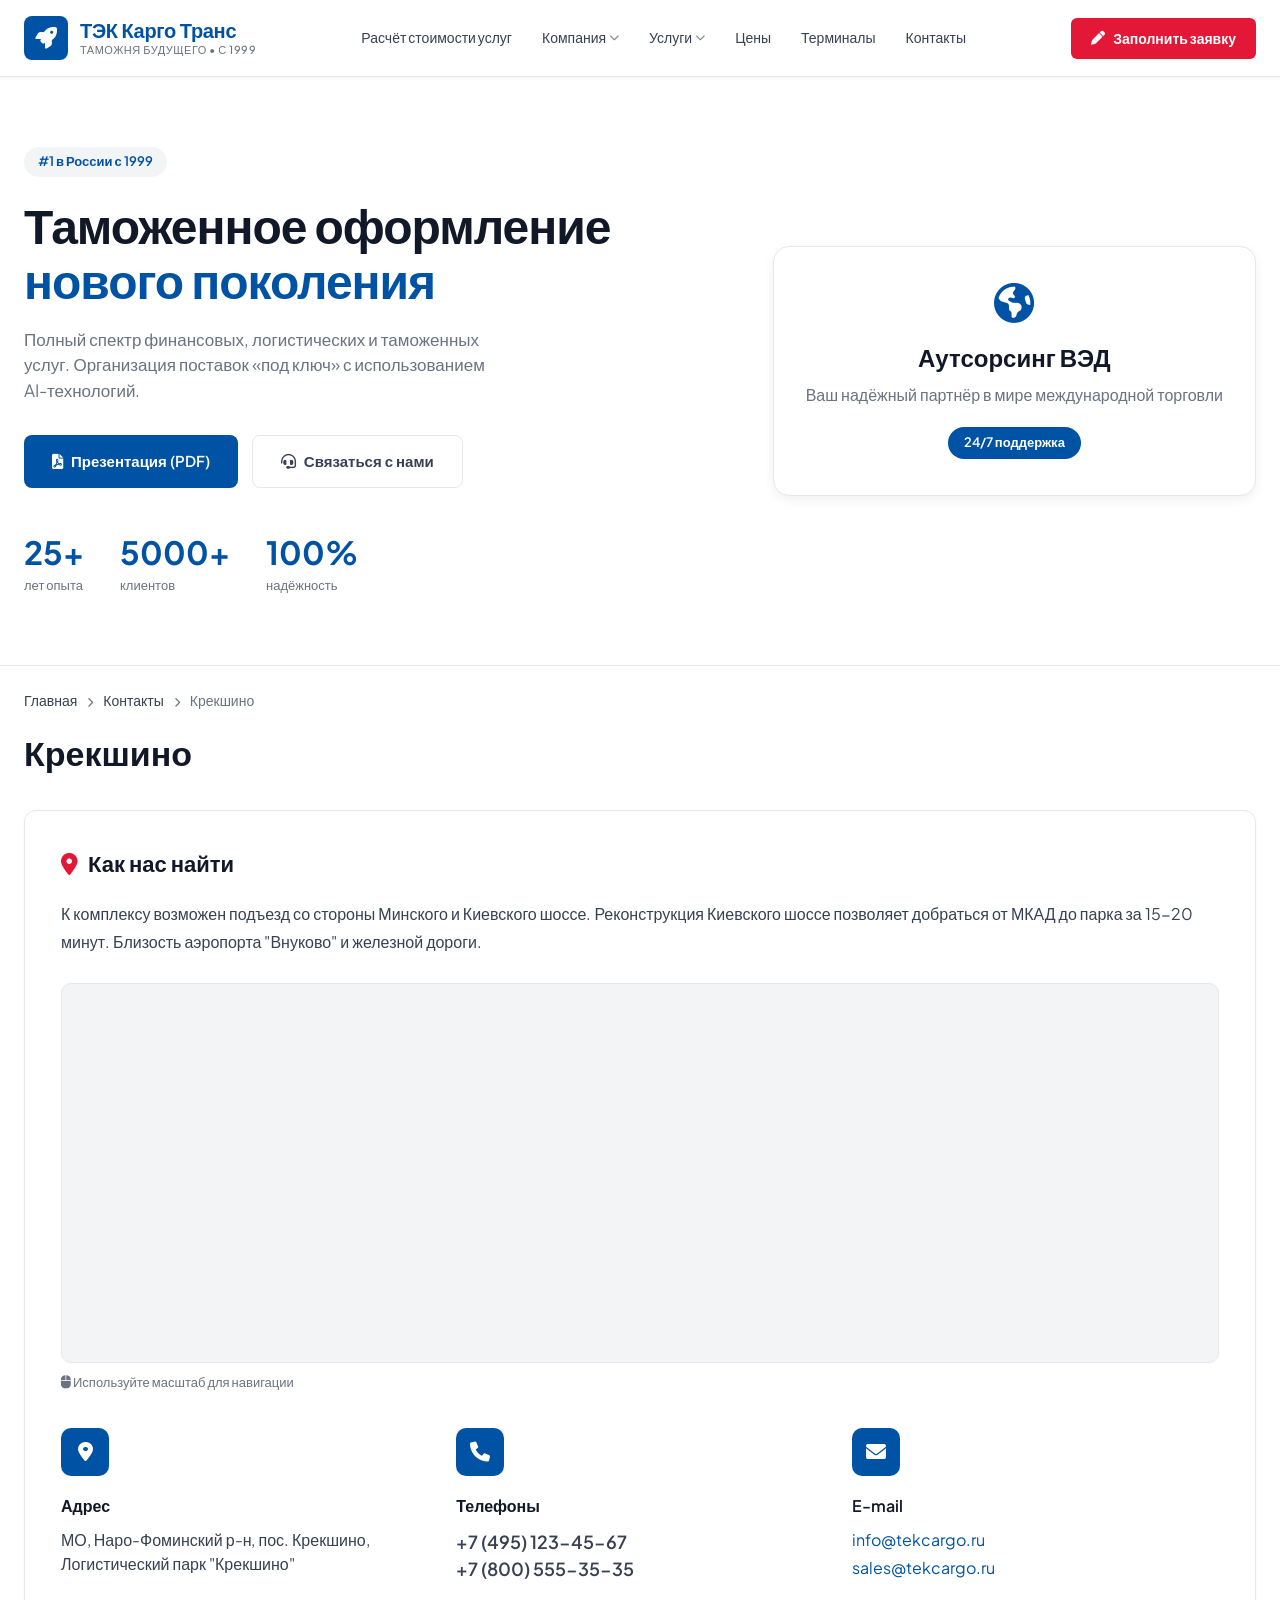
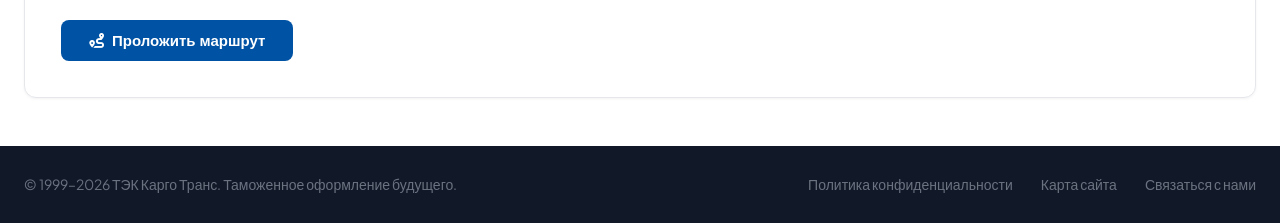
==== index.html @ a09f7013 "Add files via upload" ====
<!DOCTYPE html>
<html lang="ru">
<head>
    <meta charset="UTF-8">
    <meta name="viewport" content="width=device-width, initial-scale=1.0">
    <title>ТЭК Карго Транс | Таможенное оформление 2026</title>
    <link rel="stylesheet" href="style.css">
    <script src="https://api-maps.yandex.ru/2.1/?apikey=ВАШ_API_КЛЮЧ&lang=ru_RU" type="text/javascript"></script>
    <link rel="stylesheet" href="https://cdnjs.cloudflare.com/ajax/libs/font-awesome/6.0.0-beta3/css/all.min.css">
    <link href="https://fonts.googleapis.com/css2?family=Plus+Jakarta+Sans:wght@400;500;600;700;800&display=swap" rel="stylesheet">
</head>
<body>

<!-- ШАПКА (glassmorphism + неон) -->
<header class="header">
    <div class="container header-inner">
        <div class="logo-area" id="logoArea">
            <div class="logo-icon">
                <i class="fas fa-rocket"></i>
            </div>
            <div class="logo-text">
                <div class="logo-main">ТЭК Карго Транс</div>
                <div class="logo-sub">Таможня будущего • с 1999</div>
            </div>
        </div>

        <nav class="main-nav" id="mainNav">
            <ul class="nav-list">
                <li class="nav-item"><a href="#" class="nav-link" data-page="calculator">Расчёт стоимости услуг</a></li>
                <li class="nav-item dropdown">
                    <a href="#" class="nav-link">Компания <i class="fas fa-chevron-down"></i></a>
                    <div class="dropdown-menu">
                        <a href="#" class="dropdown-item" data-page="about">О компании</a>
                        <a href="#" class="dropdown-item" data-page="digest">Дайджест ВЭД</a>
                        <a href="#" class="dropdown-item" data-page="projects">Наши проекты</a>
                    </div>
                </li>
                <li class="nav-item dropdown">
                    <a href="#" class="nav-link">Услуги <i class="fas fa-chevron-down"></i></a>
                    <div class="dropdown-menu dropdown-menu-wide">
                        <a href="#">Аутсорсинг ВЭД</a>
                        <a href="#">Международные перевозки</a>
                        <a href="#">Таможенный консалтинг</a>
                        <a href="#">Склад временного хранения</a>
                        <a href="#">Таможенный склад</a>
                        <a href="#">Маркировка товаров</a>
                        <a href="#">Таможенный брокер</a>
                        <a href="#">Налоговый консалтинг</a>
                    </div>
                </li>
                <li class="nav-item"><a href="#" class="nav-link">Цены</a></li>
                <li class="nav-item"><a href="#" class="nav-link">Терминалы</a></li>
                <li class="nav-item"><a href="#" class="nav-link" data-page="contacts">Контакты</a></li>
            </ul>
        </nav>

        <a href="#" class="btn-request">
            <i class="fas fa-pen"></i> Заполнить заявку
        </a>

        <div class="mobile-toggle" id="mobileToggle">
            <i class="fas fa-bars"></i>
        </div>
    </div>
</header>

<!-- ГЕРОЙ-БЛОК -->
<section class="hero" id="heroSection">
    <div class="hero-particles"></div>
    <div class="container hero-grid">
        <div class="hero-content animate-fadeInUp">
            <div class="hero-badge-new">#1 в России с 1999</div>
            <h1 class="hero-title">
                Таможенное оформление<br>
                <span class="gradient-text">нового поколения</span>
            </h1>
            <p class="hero-subtitle">
                Полный спектр финансовых, логистических и таможенных услуг. 
                Организация поставок «под ключ» с использованием AI-технологий.
            </p>
            <div class="hero-buttons">
                <a href="#" class="btn-primary">
                    <i class="fas fa-file-pdf"></i> Презентация (PDF)
                </a>
                <a href="#" class="btn-secondary" data-page="contacts">
                    <i class="fas fa-headset"></i> Связаться с нами
                </a>
            </div>
            <div class="hero-stats">
                <div class="stat-item">
                    <span class="stat-number">25+</span>
                    <span class="stat-label">лет опыта</span>
                </div>
                <div class="stat-item">
                    <span class="stat-number">5000+</span>
                    <span class="stat-label">клиентов</span>
                </div>
                <div class="stat-item">
                    <span class="stat-number">100%</span>
                    <span class="stat-label">надёжность</span>
                </div>
            </div>
        </div>
        <div class="hero-visual animate-fadeInUp" style="animation-delay: 0.2s;">
            <div class="floating-card">
                <div class="card-glow"></div>
                <i class="fas fa-globe-americas"></i>
                <h3>Аутсорсинг ВЭД</h3>
                <p>Ваш надёжный партнёр в мире международной торговли</p>
                <div class="card-badge">24/7 поддержка</div>
            </div>
        </div>
    </div>
</section>

<!-- ХЛЕБНЫЕ КРОШКИ -->
<div class="container" id="breadcrumbsContainer">
    <div class="breadcrumbs">
        <a href="#" id="breadHome">Главная</a>
        <i class="fas fa-chevron-right"></i>
        <a href="#" id="breadParent">Контакты</a>
        <i class="fas fa-chevron-right"></i>
        <span id="breadCurrent">Крекшино</span>
    </div>
</div>

<!-- ОСНОВНОЙ КОНТЕНТ -->
<main class="container" id="mainContent">
    <!-- Динамический контент -->
</main>

<!-- ПОДВАЛ -->
<footer class="footer">
    <div class="container footer-inner">
        <div class="footer-copyright">
            © 1999–2026 ТЭК Карго Транс. Таможенное оформление будущего.
        </div>
        <div class="footer-links">
            <a href="#">Политика конфиденциальности</a>
            <a href="#">Карта сайта</a>
            <a href="#">Связаться с нами</a>
        </div>
    </div>
</footer>

<!-- МОДАЛЬНОЕ ОКНО -->
<div class="modal" id="projectModal">
    <div class="modal-overlay"></div>
    <div class="modal-container">
        <div class="modal-header">
            <h3 class="modal-title"></h3>
            <button class="modal-close"><i class="fas fa-times"></i></button>
        </div>
        <div class="modal-body"></div>
    </div>
</div>

<script>
    // ===== ДАННЫЕ ПРОЕКТОВ =====
    const projectsData = [
        {
            image: 'https://images.pexels.com/photos/3184418/pexels-photo-3184418.jpeg?w=400&h=300&fit=crop',
            number: '01',
            title: 'Включение в ТРОИС',
            shortDesc: 'Защита товарного знака при ввозе на территорию РФ.',
            fullText: 'Поставленная задача – защита владельца товарного знака при ввозе на территорию РФ товаров с размещенным на них товарным знаком. Решение задачи осуществлялось путем включения товарных знаков в таможенный реестр объектов интеллектуальной собственности (ТРОИС), что позволило сократить ввоз контрафактных товаров (ООО «КУБ Евразия», АО Компания «Бакстер»).'
        },
        {
            image: 'https://images.pexels.com/photos/1117210/pexels-photo-1117210.jpeg?w=400&h=300&fit=crop',
            number: '02',
            title: 'Контрейлерные перевозки',
            shortDesc: 'Выявление факторов развития контрейлерных перевозок.',
            fullText: 'Поставленная задача – выявление факторов, сдерживающих развитие контрейлерных перевозок. Проведена тестовая перевозка транспортных средств с товаром. Выявлены несовершенство правовых норм, отсутствие форм документов, несогласованность действий ведомств.'
        },
        {
            image: 'https://images.pexels.com/photos/6077326/pexels-photo-6077326.jpeg?w=400&h=300&fit=crop',
            number: '03',
            title: 'Представительство в суде',
            shortDesc: 'Обжалование решений таможенных органов.',
            fullText: 'Подтверждение сведений в декларации путем обжалования решений таможенных органов. Получены положительные решения для АО "Арконик СМЗ", АО «Бакстер», ООО Новэкс групп, ООО Агромаг, ООО Светосила М и других.'
        },
        {
            image: 'https://images.pexels.com/photos/3840447/pexels-photo-3840447.jpeg?w=400&h=300&fit=crop',
            number: '04',
            title: 'Ввоз в уставный капитал',
            shortDesc: 'Освобождение от уплаты таможенных пошлин.',
            fullText: 'Ввоз товаров в уставный капитал с освобождением от уплаты пошлин. Осуществлен ввоз транспортных средств (седельных тягачей) и оборудования с освобождением от уплаты таможенных платежей.'
        },
        {
            image: 'https://images.pexels.com/photos/3760067/pexels-photo-3760067.jpeg?w=400&h=300&fit=crop',
            number: '05',
            title: 'Лицензионные платежи',
            shortDesc: 'Исключение платежей из таможенной стоимости.',
            fullText: 'Доказана неправомочность включения лицензионных платежей в таможенную стоимость. Возвращены излишне уплаченные платежи на десятки миллионов рублей (АО «Колгейт-Палмолив», ООО «Гудиер РАША»).'
        },
        {
            image: 'https://images.pexels.com/photos/1267338/pexels-photo-1267338.jpeg?w=400&h=300&fit=crop',
            number: '06',
            title: 'Классификация товаров',
            shortDesc: 'Ввоз сложного технологического оборудования.',
            fullText: 'Ввоз сложного оборудования отдельными партиями. Получены классификационные решения ФТС, осуществлен ввоз завода керамической плитки, углепогрузочного комплекса, терминала для зерна.'
        },
        {
            image: 'https://images.pexels.com/photos/3184298/pexels-photo-3184298.jpeg?w=400&h=300&fit=crop',
            number: '07',
            title: 'Предварительные решения',
            shortDesc: 'Подтверждение спорных кодов ТН ВЭД.',
            fullText: 'Подтверждение кодов товаров в соответствии с ТН ВЭД. Получены предварительные решения о классификации сложного оборудования, химических веществ, пищевых добавок.'
        },
        {
            image: 'https://images.pexels.com/photos/4482900/pexels-photo-4482900.jpeg?w=400&h=300&fit=crop',
            number: '08',
            title: 'Таможенный склад',
            shortDesc: 'Хранение комплектующих без уплаты пошлин.',
            fullText: 'Производитель электроники разместил комплектующие на таможенном складе без уплаты пошлин. Система контроля доступа, видеонаблюдение, температурный контроль. Товары хранятся до 3 лет.'
        },
        {
            image: 'https://images.pexels.com/photos/4226807/pexels-photo-4226807.jpeg?w=400&h=300&fit=crop',
            number: '09',
            title: 'Маркировка товаров',
            shortDesc: 'Организация процесса маркировки.',
            fullText: 'Создана «дорожная карта» для включения компании в Реестр владельцев таможенных складов. Запущен процесс маркировки товаров до выпуска в свободное обращение.'
        }
    ];

    // ===== ДАННЫЕ ДАЙДЖЕСТА =====
    // ===== ДАННЫЕ ДАЙДЖЕСТА (9 НОВОСТЕЙ) =====
const digestNews = [
    {
        date: '20 июня 2023',
        title: 'Правительство продлило и расширило эксперимент по выдаче лицензий и разрешений в упрощённом формате',
        fullText: '<p>Эксперимент по упрощённой выдаче лицензий и разрешений продлится до 31 декабря 2024 года. Постановление Правительства РФ от 19.06.2023 N 1002 подписал Михаил Мишустин. Бизнес сможет получать на портале госуслуг более 400 видов разрешений. Сроки выдачи лицензии сокращены в три раза – с 45 до 15 рабочих дней.</p><p class="digest-source">Источник: ТАСС</p>'
    },
    {
        date: '02 июня 2023',
        title: 'Правительство РФ. Проект Постановления № 342 о внесении изменений в постановление от 26 марта 2020 г.',
        fullText: '<p>Проект Постановления № 342 о внесении изменений в постановление Правительства РФ от 26 марта 2020 г. N 342 "О ставках и базе для исчисления таможенных сборов". Постановление вступает в силу по истечении 30 дней после официального опубликования.</p>'
    },
    {
        date: '31 мая 2023',
        title: 'Эксперимент по маркировке безалкогольных напитков пройдет с 1 июня по 31 августа 2023 года',
        fullText: '<p>Постановление Правительства РФ от 29.05.2023 N 858 подписано Михаилом Мишустиным. Эксперимент распространяется на воды с добавками, напитки на основе сои, орехов, злаков, квас, соки, компоты и морсы. Участие добровольное и бесплатное.</p><p class="digest-source">Источник: Интерфакс</p>'
    },
    {
        date: '23 мая 2023',
        title: 'Дума обсудит 23 мая обращение в кабмин по транзиту фур из Польши через Россию',
        fullText: '<p>Госдума обсудит обращение в правительство РФ по вопросу транзита через Россию фур из Польши. Первый вице-спикер Александр Жуков заявил об этом журналистам. Вячеслав Володин призвал прекратить проезд польских фур по территории России.</p><p class="digest-source">Источник: ТАСС</p>'
    },
    {
        date: '04 мая 2023',
        title: 'Грузоперевозчики РФ с товарами параллельного импорта начали объезжать Казахстан',
        fullText: '<p>Российские грузоперевозчики с товарами параллельного импорта начали объезжать Казахстан. "Страна создает сложности на границе", — сообщил глава ассоциации "Грузавтотранс" Владимир Матягин. Теперь транспорт идет через Китай, Иран, Грузию, Азербайджан, Армению.</p><p class="digest-source">Источник: Известия</p>'
    },
    {
        date: '12 апреля 2023',
        title: 'Доля рубля в расчетах за экспорт в 2022 году сравнялась с долларом',
        fullText: '<p>Доля рубля в расчетах за экспорт превысила 30%, сравнявшись с долларом и обогнав евро. Увеличению доли способствовал перевод оплаты за газ в рубли. Суммарный вес доллара и евро в расчетах составил менее 50%.</p><p class="digest-source">Источник: Российская газета</p>'
    },
    {
        date: '22 марта 2023',
        title: 'Госдума приняла закон, снимающий ответственность за перегруз с водителя',
        fullText: '<p>Ответственность за превышение габаритов грузовика или перевес полностью возложена на владельцев транспорта. Законопроект N 765480-7 принят в третьем чтении. Максимальный штраф снижен с 500 до 400 тысяч рублей.</p><p class="digest-source">Источник: Фонтанка</p>'
    },
    {
        date: '20 марта 2023',
        title: 'Минсельхоз предложил механизм экспортной торговли сельхозпродукцией за рубли',
        fullText: '<p>Минсельхоз подготовил проект указа о механизме экспортной торговли сельхозпродукцией за рубли. Национальный клиринговый центр открывает специальные рублевые счета типа "З" для допуска иностранных покупателей к биржевым торгам.</p><p class="digest-source">Источник: ТАСС</p>'
    },
    {
        date: '04 марта 2023',
        title: 'Российский экспорт в ЕС сократился более чем вдвое с марта по декабрь 2022 года',
        fullText: '<p>Российский экспорт в страны ЕС сократился на 53% — с €21,8 млрд до €10,3 млрд. Снизилась доля России в импорте ЕС: по газу с 36% до 21%, по углю с 45% до 22%, по нефти с 28% до 21%.</p><p class="digest-source">Источник: ТАСС</p>'
    }
];
    

    // ===== ФУНКЦИИ КОНТЕНТА =====
    function getCalculatorHTML() {
    return `
        <h1 class="page-title animate-fadeInUp">Расчёт стоимости услуг</h1>
        <div class="calculator-card animate-fadeInUp" style="animation-delay: 0.1s;">
            <p class="calculator-subtitle">
                <i class="fas fa-clock"></i> 
                Заполните форму и наши специалисты свяжутся с Вами в течение 3-х часов
            </p>
            
            <form class="calculator-form" id="calculatorForm">
                <!-- Основные поля -->
                <div class="form-row">
                    <div class="form-group animate-slideIn" style="animation-delay: 0.15s;">
                        <label>Имя <span class="required">*</span></label>
                        <div class="input-wrapper">
                            <i class="fas fa-user"></i>
                            <input type="text" placeholder="Иван Иванов" required>
                            <span class="input-glow"></span>
                        </div>
                    </div>
                    <div class="form-group animate-slideIn" style="animation-delay: 0.2s;">
                        <label>Email <span class="required">*</span></label>
                        <div class="input-wrapper">
                            <i class="fas fa-envelope"></i>
                            <input type="email" placeholder="ivan@company.ru" required>
                            <span class="input-glow"></span>
                        </div>
                    </div>
                </div>
                
                <div class="form-row">
                    <div class="form-group animate-slideIn" style="animation-delay: 0.25s;">
                        <label>Организация</label>
                        <div class="input-wrapper">
                            <i class="fas fa-building"></i>
                            <input type="text" placeholder="ООО «Компания»">
                            <span class="input-glow"></span>
                        </div>
                    </div>
                    <div class="form-group animate-slideIn" style="animation-delay: 0.3s;">
                        <label>Телефон</label>
                        <div class="input-wrapper">
                            <i class="fas fa-phone"></i>
                            <input type="tel" placeholder="+7 (999) 123-45-67">
                            <span class="input-glow"></span>
                        </div>
                    </div>
                </div>
                
                <!-- Направление -->
                <div class="form-section animate-fadeInUp" style="animation-delay: 0.35s;">
                    <h3 class="section-title">
                        <i class="fas fa-arrow-right"></i> Направление
                    </h3>
                    <div class="checkbox-group">
                        <label class="custom-checkbox">
                            <input type="checkbox" name="direction" value="import">
                            <span class="checkmark"></span>
                            <span class="checkbox-label">Импорт</span>
                        </label>
                        <label class="custom-checkbox">
                            <input type="checkbox" name="direction" value="export">
                            <span class="checkmark"></span>
                            <span class="checkbox-label">Экспорт</span>
                        </label>
                    </div>
                </div>
                
                <!-- Услуги -->
                <div class="form-section animate-fadeInUp" style="animation-delay: 0.4s;">
                    <h3 class="section-title">
                        <i class="fas fa-cube"></i> Услуги
                    </h3>
                    <div class="checkbox-group">
                        <label class="custom-checkbox">
                            <input type="checkbox" name="service" value="customs">
                            <span class="checkmark"></span>
                            <span class="checkbox-label">Тамож. оформление</span>
                        </label>
                        <label class="custom-checkbox">
                            <input type="checkbox" name="service" value="storage">
                            <span class="checkmark"></span>
                            <span class="checkbox-label">Хранение</span>
                        </label>
                        <label class="custom-checkbox">
                            <input type="checkbox" name="service" value="transit">
                            <span class="checkmark"></span>
                            <span class="checkbox-label">Транзит ВТП</span>
                        </label>
                        <label class="custom-checkbox">
                            <input type="checkbox" name="service" value="phyto">
                            <span class="checkmark"></span>
                            <span class="checkbox-label">ФитоВет контроль</span>
                        </label>
                    </div>
                </div>
                
                <!-- Вид транспорта -->
                <div class="form-section animate-fadeInUp" style="animation-delay: 0.45s;">
                    <h3 class="section-title">
                        <i class="fas fa-truck"></i> Вид транспорта
                    </h3>
                    <div class="checkbox-group">
                        <label class="custom-checkbox">
                            <input type="checkbox" name="transport" value="auto">
                            <span class="checkmark"></span>
                            <span class="checkbox-label">Автомобильный</span>
                        </label>
                        <label class="custom-checkbox">
                            <input type="checkbox" name="transport" value="rail">
                            <span class="checkmark"></span>
                            <span class="checkbox-label">Железнодорожный</span>
                        </label>
                    </div>
                </div>
                
                <!-- Обработка груза -->
                <div class="form-section animate-fadeInUp" style="animation-delay: 0.5s;">
                    <h3 class="section-title">
                        <i class="fas fa-boxes"></i> Обработка груза
                    </h3>
                    <div class="checkbox-group">
                        <label class="custom-checkbox">
                            <input type="checkbox" name="handling" value="crossdock">
                            <span class="checkmark"></span>
                            <span class="checkbox-label">Кросс-докинг</span>
                        </label>
                        <label class="custom-checkbox">
                            <input type="checkbox" name="handling" value="marking">
                            <span class="checkmark"></span>
                            <span class="checkbox-label">Маркировка</span>
                        </label>
                        <label class="custom-checkbox">
                            <input type="checkbox" name="handling" value="repack">
                            <span class="checkmark"></span>
                            <span class="checkbox-label">Переупаковка</span>
                        </label>
                        <label class="custom-checkbox">
                            <input type="checkbox" name="handling" value="pallet">
                            <span class="checkmark"></span>
                            <span class="checkbox-label">Паллетирование</span>
                        </label>
                    </div>
                </div>
                
                <!-- Селекты -->
                <div class="form-row">
                    <div class="form-group animate-slideIn" style="animation-delay: 0.55s;">
                        <label>Дата прибытия</label>
                        <div class="input-wrapper select-wrapper">
                            <i class="fas fa-calendar"></i>
                            <select>
                                <option>Выбрать дату прибытия</option>
                                <option>Сегодня</option>
                                <option>Завтра</option>
                                <option>На этой неделе</option>
                                <option>На следующей неделе</option>
                            </select>
                            <i class="fas fa-chevron-down select-arrow"></i>
                        </div>
                    </div>
                    <div class="form-group animate-slideIn" style="animation-delay: 0.6s;">
                        <label>Тип груза</label>
                        <div class="input-wrapper select-wrapper">
                            <i class="fas fa-tag"></i>
                            <select>
                                <option>Выбрать тип груза</option>
                                <option>Генеральный груз</option>
                                <option>Опасный груз</option>
                                <option>Скоропортящийся</option>
                                <option>Негабаритный</option>
                                <option>Наливной</option>
                            </select>
                            <i class="fas fa-chevron-down select-arrow"></i>
                        </div>
                    </div>
                </div>
                
                <!-- Вес и количество -->
                <div class="form-row">
                    <div class="form-group animate-slideIn" style="animation-delay: 0.65s;">
                        <label>Вес груза / кг <span class="required">*</span></label>
                        <div class="input-wrapper number-input-wrapper">
                            <i class="fas fa-weight-scale"></i>
                            <input type="number" min="0" value="0" required>
                            <div class="number-controls">
                                <button type="button" class="number-up"><i class="fas fa-plus"></i></button>
                                <button type="button" class="number-down"><i class="fas fa-minus"></i></button>
                            </div>
                            <span class="input-glow"></span>
                        </div>
                    </div>
                    <div class="form-group animate-slideIn" style="animation-delay: 0.7s;">
                        <label>Количество паллет / мест <span class="required">*</span></label>
                        <div class="input-wrapper number-input-wrapper">
                            <i class="fas fa-pallet"></i>
                            <input type="number" min="0" value="0" required>
                            <div class="number-controls">
                                <button type="button" class="number-up"><i class="fas fa-plus"></i></button>
                                <button type="button" class="number-down"><i class="fas fa-minus"></i></button>
                            </div>
                            <span class="input-glow"></span>
                        </div>
                    </div>
                </div>
                
                <!-- Описание товаров -->
                <div class="form-section animate-fadeInUp" style="animation-delay: 0.75s;">
                    <label>Описание товаров <span class="required">*</span></label>
                    <div class="input-wrapper textarea-wrapper">
                        <i class="fas fa-align-left"></i>
                        <textarea rows="3" placeholder="Код или группа ТН ВЭД, наименование товара..."></textarea>
                        <span class="input-glow"></span>
                    </div>
                </div>
                
                <!-- Загрузка документов -->
                <div class="form-section animate-fadeInUp" style="animation-delay: 0.8s;">
                    <label>Загрузка документов</label>
                    <div class="file-upload-wrapper">
                        <label class="file-upload">
                            <i class="fas fa-cloud-upload-alt"></i>
                            <span>Перетащите файлы или нажмите для выбора</span>
                            <input type="file" multiple>
                        </label>
                        <p class="file-hint">Дополнительные сведения (пакинг лист, инвойс, каталог, сертификат, паспорт качества и др.)</p>
                    </div>
                </div>
                
                <!-- Кнопка отправки -->
                <div class="form-submit animate-fadeInUp" style="animation-delay: 0.85s;">
                    <button type="submit" class="btn-submit">
                        <i class="fas fa-calculator"></i> Рассчитать стоимость
                        <span class="btn-glow"></span>
                    </button>
                    <p class="submit-note">
                        <i class="fas fa-lock"></i> 
                        Ваши данные в безопасности. Мы свяжемся с вами в течение 3-х часов.
                    </p>
                </div>
            </form>
        </div>
    `;
}
    function getContactsHTML() {
        return `
            <h1 class="page-title animate-fadeInUp">Крекшино</h1>
            <div class="content-card animate-fadeInUp">
                <h2 class="card-heading"><i class="fas fa-map-marker-alt"></i> Как нас найти</h2>
                <p class="description">
                    К комплексу возможен подъезд со стороны Минского и Киевского шоссе. 
                    Реконструкция Киевского шоссе позволяет добраться от МКАД до парка за 15-20 минут.
                    Близость аэропорта "Внуково" и железной дороги.
                </p>
                <div class="map-wrapper">
                    <div id="map"></div>
                    <p class="map-note"><i class="fas fa-mouse"></i> Используйте масштаб для навигации</p>
                </div>
                <div class="contact-grid">
                    <div class="contact-item">
                        <div class="contact-icon"><i class="fas fa-location-dot"></i></div>
                        <h3>Адрес</h3>
                        <p>МО, Наро-Фоминский р-н, пос. Крекшино, Логистический парк "Крекшино"</p>
                    </div>
                    <div class="contact-item">
                        <div class="contact-icon"><i class="fas fa-phone"></i></div>
                        <h3>Телефоны</h3>
                        <p class="phone-number">+7 (495) 123-45-67</p>
                        <p class="phone-number">+7 (800) 555-35-35</p>
                    </div>
                    <div class="contact-item">
                        <div class="contact-icon"><i class="fas fa-envelope"></i></div>
                        <h3>E-mail</h3>
                        <a href="mailto:info@tekcargo.ru" class="email-link">info@tekcargo.ru</a>
                        <a href="mailto:sales@tekcargo.ru" class="email-link">sales@tekcargo.ru</a>
                    </div>
                </div>
                <button class="btn-route" onclick="alert('Построение маршрута')"><i class="fas fa-route"></i> Проложить маршрут</button>
            </div>
        `;
    }

    function getAboutHTML() {
        return `
            <h1 class="page-title animate-fadeInUp">О компании</h1>
            <div class="content-card animate-fadeInUp">
                <div class="about-block">
                    <div class="about-guarantee">
                        <i class="fas fa-shield-alt"></i>
                        <p>Гарантируем соблюдение таможенного законодательства РФ с использованием AI-технологий</p>
                    </div>
                    <p class="about-description">Комплексный подход с использованием искусственного интеллекта позволяет разработать эффективную схему работы с учетом специфики вашего бизнеса.</p>
                    <ul class="about-list">
                        <li><i class="fas fa-check-circle"></i> Сокращение расходов на 30% за счёт автоматизации.</li>
                        <li><i class="fas fa-check-circle"></i> Полная прозрачность всех операций в реальном времени.</li>
                        <li><i class="fas fa-check-circle"></i> Персональный менеджер 24/7.</li>
                    </ul>
                </div>
            </div>
        `;
    }

    function getDigestHTML() {
        let html = '<h1 class="page-title animate-fadeInUp">Дайджест ВЭД 2026</h1><div class="digest-grid">';
        digestNews.forEach((news, index) => {
            html += `
                <div class="digest-card animate-fadeInUp" data-digest-index="${index}">
                    <div class="digest-date"><i class="far fa-calendar-alt"></i> ${news.date}</div>
                    <h3 class="digest-title">${news.title}</h3>
                    <button class="btn-read-digest"><i class="fas fa-book-open"></i> Читать</button>
                </div>
            `;
        });
        html += '</div>';
        return html;
    }

    function getProjectsHTML() {
        let html = '<h1 class="page-title animate-fadeInUp">Наши проекты</h1><div class="projects-grid">';
        projectsData.forEach((project, index) => {
            html += `
                <div class="project-card animate-fadeInUp" data-project-index="${index}">
                    <div class="project-image">
                        <img src="${project.image}" alt="${project.title}" loading="lazy">
                        <span class="project-number">${project.number}</span>
                        <div class="project-overlay"><i class="fas fa-search-plus"></i></div>
                    </div>
                    <div class="project-content">
                        <h3 class="project-title">${project.title}</h3>
                        <p class="project-short">${project.shortDesc}</p>
                        <button class="btn-read"><i class="fas fa-book-open"></i> Читать полностью</button>
                    </div>
                </div>
            `;
        });
        html += '</div>';
        return html;
    }

    // ===== ЗАГРУЗКА СТРАНИЦ =====
    function loadPage(page) {
        
        const mainContent = document.getElementById('mainContent');
        const heroSection = document.getElementById('heroSection');
        const breadParent = document.getElementById('breadParent');
        const breadCurrent = document.getElementById('breadCurrent');
        
        document.body.style.overflow = '';
        
        switch(page) {
            case 'calculator':
              mainContent.innerHTML = getCalculatorHTML();
            heroSection.style.display = 'none';
            breadcrumbsContainer.style.display = 'block';
            breadParent.textContent = 'Услуги';
            breadCurrent.textContent = 'Расчёт стоимости';
            setTimeout(() => attachCalculatorEvents(), 50);
            break;
            case 'contacts':
                mainContent.innerHTML = getContactsHTML();
                heroSection.style.display = 'block';
                breadParent.textContent = 'Контакты';
                breadCurrent.textContent = 'Крекшино';
                setTimeout(initMap, 100);
                break;
            case 'about':
                mainContent.innerHTML = getAboutHTML();
                heroSection.style.display = 'none';
                breadParent.textContent = 'Компания';
                breadCurrent.textContent = 'О компании';
                break;
            case 'digest':
                mainContent.innerHTML = getDigestHTML();
                heroSection.style.display = 'none';
                breadParent.textContent = 'Компания';
                breadCurrent.textContent = 'Дайджест ВЭД';
                setTimeout(() => attachDigestEvents(), 50);
                break;
            case 'projects':
                mainContent.innerHTML = getProjectsHTML();
                heroSection.style.display = 'none';
                breadParent.textContent = 'Компания';
                breadCurrent.textContent = 'Наши проекты';
                setTimeout(() => attachProjectEvents(), 50);
                break;
        }
        
        window.scrollTo({ top: 0, behavior: 'smooth' });
    }

    // ===== ПРИВЯЗКА СОБЫТИЙ (ИСПРАВЛЕНО) =====
    function attachProjectEvents() {
        document.querySelectorAll('.project-card').forEach(card => {
            card.style.cursor = 'pointer';
            card.addEventListener('click', function(e) {
                if (e.target.closest('.btn-read')) return;
                const index = this.dataset.projectIndex;
                if (index !== undefined) openProjectModal(parseInt(index));
            });
        });
        
        document.querySelectorAll('.btn-read').forEach(btn => {
            btn.addEventListener('click', function(e) {
                e.stopPropagation();
                const card = this.closest('.project-card');
                if (card) {
                    const index = card.dataset.projectIndex;
                    if (index !== undefined) openProjectModal(parseInt(index));
                }
            });
        });
    }

    function attachDigestEvents() {
        document.querySelectorAll('.digest-card').forEach(card => {
            card.style.cursor = 'pointer';
            card.addEventListener('click', function(e) {
                if (e.target.closest('.btn-read-digest')) return;
                const index = this.dataset.digestIndex;
                if (index !== undefined) openDigestModal(parseInt(index));
            });
        });
        
        document.querySelectorAll('.btn-read-digest').forEach(btn => {
            btn.addEventListener('click', function(e) {
                e.stopPropagation();
                const card = this.closest('.digest-card');
                if (card) {
                    const index = card.dataset.digestIndex;
                    if (index !== undefined) openDigestModal(parseInt(index));
                }
            });
        });
    }
function attachCalculatorEvents() {
    // Кнопки +/– для числовых полей
    document.querySelectorAll('.number-up').forEach(btn => {
        btn.addEventListener('click', function() {
            const input = this.closest('.number-input-wrapper').querySelector('input');
            input.value = parseInt(input.value) + 1;
        });
    });
    
    document.querySelectorAll('.number-down').forEach(btn => {
        btn.addEventListener('click', function() {
            const input = this.closest('.number-input-wrapper').querySelector('input');
            const newVal = parseInt(input.value) - 1;
            input.value = newVal >= 0 ? newVal : 0;
        });
    });
    
    // Сабмит формы
    document.getElementById('calculatorForm').addEventListener('submit', function(e) {
        e.preventDefault();
        
        // Анимация успешной отправки
        const btn = this.querySelector('.btn-submit');
        btn.innerHTML = '<i class="fas fa-check"></i> Заявка отправлена!';
        btn.style.background = 'linear-gradient(135deg, #10b981, #059669)';
        
        setTimeout(() => {
            alert('✅ Спасибо! Наш специалист свяжется с вами в течение 3-х часов.');
            btn.innerHTML = '<i class="fas fa-calculator"></i> Рассчитать стоимость';
            btn.style.background = 'linear-gradient(135deg, var(--primary-blue), var(--primary-purple))';
        }, 1500);
    });
    
    // Анимация при фокусе на полях
    document.querySelectorAll('.input-wrapper input, .input-wrapper textarea, .input-wrapper select').forEach(field => {
        field.addEventListener('focus', function() {
            this.closest('.input-wrapper').classList.add('focused');
        });
        field.addEventListener('blur', function() {
            this.closest('.input-wrapper').classList.remove('focused');
        });
    });
    
    // Анимация чекбоксов
    document.querySelectorAll('.custom-checkbox input').forEach(checkbox => {
        checkbox.addEventListener('change', function() {
            this.closest('.custom-checkbox').classList.add('checked-animation');
            setTimeout(() => {
                this.closest('.custom-checkbox').classList.remove('checked-animation');
            }, 300);
        });
    });
}
    // ===== КАРТА =====
    function initMap() {
        if (typeof ymaps !== 'undefined' && document.getElementById('map')) {
            ymaps.ready(function() {
                new ymaps.Map("map", { center: [55.585, 37.112], zoom: 14, controls: ['zoomControl'] });
            });
        }
    }

    // ===== МОДАЛЬНЫЕ ОКНА =====
    function openProjectModal(index) {
        const project = projectsData[index];
        const modal = document.getElementById('projectModal');
        modal.querySelector('.modal-title').textContent = project.title;
        modal.querySelector('.modal-body').innerHTML = `
            <img src="${project.image}" alt="${project.title}" style="width: 100%; max-height: 250px; object-fit: cover; border-radius: 16px; margin-bottom: 20px;">
            <p style="line-height: 1.8; color: var(--text-secondary);">${project.fullText}</p>
            <button class="btn-close-modal" onclick="closeModal()"><i class="fas fa-arrow-left"></i> Назад</button>
        `;
        modal.classList.add('active');
        document.body.style.overflow = 'hidden';
    }

    function openDigestModal(index) {
        const news = digestNews[index];
        const modal = document.getElementById('projectModal');
        modal.querySelector('.modal-title').textContent = news.title;
        modal.querySelector('.modal-body').innerHTML = `
            <div class="digest-modal-date"><i class="far fa-calendar-alt"></i> ${news.date}</div>
            ${news.fullText}
            <button class="btn-close-modal" onclick="closeModal()"><i class="fas fa-arrow-left"></i> Назад</button>
        `;
        modal.classList.add('active');
        document.body.style.overflow = 'hidden';
    }

    function closeModal() {
        document.getElementById('projectModal').classList.remove('active');
        document.body.style.overflow = '';
    }

    // ===== ИНИЦИАЛИЗАЦИЯ =====
    document.addEventListener('DOMContentLoaded', () => {
        loadPage('contacts');
        
        document.getElementById('logoArea').addEventListener('click', () => loadPage('contacts'));
        
        document.querySelectorAll('[data-page]').forEach(item => {
            item.addEventListener('click', (e) => {
                e.preventDefault();
                loadPage(item.dataset.page);
                document.querySelector('.main-nav').classList.remove('active');
            });
        });
        
        document.getElementById('breadHome').addEventListener('click', (e) => { e.preventDefault(); loadPage('contacts'); });
        document.getElementById('breadParent').addEventListener('click', (e) => { e.preventDefault(); loadPage('contacts'); });
        document.getElementById('mobileToggle').addEventListener('click', () => document.querySelector('.main-nav').classList.toggle('active'));
        
        document.querySelector('.modal-close').addEventListener('click', closeModal);
        document.querySelector('.modal-overlay').addEventListener('click', closeModal);
        document.addEventListener('keydown', (e) => { if (e.key === 'Escape') closeModal(); });
        
        window.closeModal = closeModal;
    });
</script>

</body>
</html>
---- style.css ----
/* ===== СБРОС И БАЗОВЫЕ ПЕРЕМЕННЫЕ ===== */
* {
    margin: 0;
    padding: 0;
    box-sizing: border-box;
}

:root {
    --primary-blue: #0052a4;
    --primary-dark: #003366;
    --accent-red: #e31837;
    --accent-light: #f5f7fa;
    --white: #ffffff;
    --gray-50: #f9fafb;
    --gray-100: #f3f4f6;
    --gray-200: #e5e7eb;
    --gray-500: #6b7280;
    --gray-700: #374151;
    --gray-900: #111827;
    --shadow-sm: 0 1px 3px rgba(0,0,0,0.05);
    --shadow-md: 0 4px 12px rgba(0,0,0,0.06);
    --shadow-lg: 0 10px 25px rgba(0,0,0,0.08);
    --transition: all 0.2s ease;
}

body {
    font-family: 'Plus Jakarta Sans', 'Inter', -apple-system, BlinkMacSystemFont, sans-serif;
    background: var(--white);
    color: var(--gray-900);
    line-height: 1.5;
}

.container {
    max-width: 1280px;
    margin: 0 auto;
    padding: 0 24px;
}

/* ===== АНИМАЦИИ ===== */
@keyframes fadeInUp {
    from { opacity: 0; transform: translateY(20px); }
    to { opacity: 1; transform: translateY(0); }
}

@keyframes fadeIn {
    from { opacity: 0; }
    to { opacity: 1; }
}

@keyframes slideIn {
    from { opacity: 0; transform: translateX(-10px); }
    to { opacity: 1; transform: translateX(0); }
}

.animate-fadeInUp {
    animation: fadeInUp 0.5s ease-out forwards;
}

.animate-fadeIn {
    animation: fadeIn 0.3s ease-out forwards;
}

/* ===== ШАПКА (минимализм) ===== */
.header {
    background: var(--white);
    padding: 0;
    position: sticky;
    top: 0;
    z-index: 1000;
    box-shadow: var(--shadow-sm);
    border-bottom: 1px solid var(--gray-200);
}

.header-inner {
    display: flex;
    align-items: center;
    justify-content: space-between;
    min-height: 76px;
}

.logo-area {
    display: flex;
    align-items: center;
    gap: 12px;
    cursor: pointer;
    transition: var(--transition);
}

.logo-area:hover {
    opacity: 0.8;
}

.logo-icon {
    width: 44px;
    height: 44px;
    background: var(--primary-blue);
    border-radius: 8px;
    display: flex;
    align-items: center;
    justify-content: center;
    color: white;
    font-size: 22px;
}

.logo-main {
    color: var(--primary-blue);
    font-size: 20px;
    font-weight: 700;
    letter-spacing: -0.3px;
    line-height: 1.2;
}

.logo-sub {
    color: var(--gray-500);
    font-size: 11px;
    font-weight: 500;
    text-transform: uppercase;
    letter-spacing: 0.5px;
}

/* Навигация */
.nav-list {
    display: flex;
    list-style: none;
    gap: 2px;
}

.nav-item {
    position: relative;
}

.nav-link {
    color: var(--gray-700);
    text-decoration: none;
    padding: 26px 14px;
    display: flex;
    align-items: center;
    gap: 4px;
    font-weight: 500;
    font-size: 14px;
    transition: var(--transition);
    border-bottom: 2px solid transparent;
}

.nav-link:hover {
    color: var(--primary-blue);
    border-bottom-color: var(--primary-blue);
}

.nav-link i {
    font-size: 10px;
    opacity: 0.6;
}

/* Выпадающее меню */
.dropdown-menu {
    position: absolute;
    top: 100%;
    left: 0;
    background: var(--white);
    min-width: 240px;
    border-radius: 8px;
    box-shadow: var(--shadow-lg);
    opacity: 0;
    visibility: hidden;
    transform: translateY(-8px);
    transition: var(--transition);
    border: 1px solid var(--gray-200);
    z-index: 100;
}

.dropdown:hover .dropdown-menu {
    opacity: 1;
    visibility: visible;
    transform: translateY(0);
}

.dropdown-menu a {
    display: block;
    padding: 11px 18px;
    color: var(--gray-700);
    text-decoration: none;
    font-size: 14px;
    border-bottom: 1px solid var(--gray-100);
    transition: var(--transition);
    cursor: pointer;
}

.dropdown-menu a:last-child {
    border-bottom: none;
}

.dropdown-menu a:hover {
    background: var(--gray-50);
    color: var(--primary-blue);
}

.dropdown-menu-wide {
    min-width: 300px;
}

/* Кнопка заявки */
.btn-request {
    background: var(--accent-red);
    color: white;
    padding: 10px 20px;
    border-radius: 6px;
    text-decoration: none;
    font-weight: 600;
    font-size: 14px;
    display: flex;
    align-items: center;
    gap: 8px;
    transition: var(--transition);
    white-space: nowrap;
}

.btn-request:hover {
    background: #c41230;
    transform: translateY(-1px);
}

.mobile-toggle {
    display: none;
    color: var(--gray-700);
    font-size: 24px;
    cursor: pointer;
}

/* ===== ГЕРОЙ ===== */
.hero {
    background: var(--white);
    padding: 70px 0;
    border-bottom: 1px solid var(--gray-200);
}

.hero-grid {
    display: grid;
    grid-template-columns: 1fr auto;
    gap: 50px;
    align-items: center;
}

.hero-badge-new {
    display: inline-block;
    background: var(--gray-100);
    color: var(--primary-blue);
    border-radius: 30px;
    padding: 5px 14px;
    font-size: 13px;
    font-weight: 600;
    margin-bottom: 20px;
}

.hero-title {
    font-size: 48px;
    font-weight: 700;
    color: var(--gray-900);
    line-height: 1.15;
    margin-bottom: 20px;
    letter-spacing: -1px;
}

.gradient-text {
    color: var(--primary-blue);
}

.hero-subtitle {
    font-size: 17px;
    color: var(--gray-500);
    margin-bottom: 32px;
    max-width: 480px;
}

.hero-buttons {
    display: flex;
    gap: 14px;
    margin-bottom: 40px;
}

.btn-primary {
    background: var(--primary-blue);
    color: white;
    padding: 14px 28px;
    border-radius: 8px;
    text-decoration: none;
    font-weight: 600;
    font-size: 15px;
    display: inline-flex;
    align-items: center;
    gap: 8px;
    transition: var(--transition);
}

.btn-primary:hover {
    background: var(--primary-dark);
    transform: translateY(-2px);
}

.btn-secondary {
    background: transparent;
    color: var(--gray-700);
    padding: 14px 28px;
    border-radius: 8px;
    text-decoration: none;
    font-weight: 600;
    font-size: 15px;
    display: inline-flex;
    align-items: center;
    gap: 8px;
    transition: var(--transition);
    border: 1px solid var(--gray-200);
}

.btn-secondary:hover {
    background: var(--gray-50);
    border-color: var(--gray-300);
}

.hero-stats {
    display: flex;
    gap: 36px;
}

.stat-number {
    font-size: 32px;
    font-weight: 700;
    color: var(--primary-blue);
}

.stat-label {
    font-size: 13px;
    color: var(--gray-500);
    display: block;
}

.floating-card {
    background: var(--white);
    padding: 36px 32px;
    border-radius: 16px;
    text-align: center;
    border: 1px solid var(--gray-200);
    box-shadow: var(--shadow-md);
}

.floating-card i {
    font-size: 40px;
    color: var(--primary-blue);
    margin-bottom: 16px;
}

.floating-card h3 {
    font-size: 24px;
    font-weight: 700;
    color: var(--gray-900);
    margin-bottom: 8px;
}

.floating-card p {
    color: var(--gray-500);
    margin-bottom: 20px;
}

.card-badge {
    display: inline-block;
    background: var(--primary-blue);
    color: white;
    padding: 6px 16px;
    border-radius: 30px;
    font-size: 13px;
    font-weight: 600;
}

/* ===== ХЛЕБНЫЕ КРОШКИ ===== */
.breadcrumbs {
    padding: 24px 0 16px;
    font-size: 14px;
    color: var(--gray-500);
}

.breadcrumbs a {
    color: var(--gray-700);
    text-decoration: none;
    transition: var(--transition);
}

.breadcrumbs a:hover {
    color: var(--primary-blue);
}

.breadcrumbs i {
    font-size: 10px;
    margin: 0 8px;
    color: var(--gray-300);
}

/* ===== ЗАГОЛОВОК ===== */
.page-title {
    font-size: 34px;
    font-weight: 700;
    color: var(--gray-900);
    margin-bottom: 32px;
}

/* ===== КАРТОЧКА КОНТЕНТА ===== */
.content-card {
    background: var(--white);
    border-radius: 12px;
    padding: 36px;
    margin-bottom: 48px;
    border: 1px solid var(--gray-200);
    box-shadow: var(--shadow-sm);
}

.card-heading {
    font-size: 22px;
    font-weight: 600;
    color: var(--gray-900);
    margin-bottom: 20px;
    display: flex;
    align-items: center;
    gap: 10px;
}

.card-heading i {
    color: var(--accent-red);
}

.description {
    color: var(--gray-700);
    margin-bottom: 28px;
    line-height: 1.7;
}

/* Карта */
.map-wrapper {
    margin: 28px 0;
}

#map {
    width: 100%;
    height: 380px;
    background: var(--gray-100);
    border-radius: 10px;
    border: 1px solid var(--gray-200);
}

.map-note {
    margin-top: 10px;
    font-size: 13px;
    color: var(--gray-500);
}

/* Контакты */
.contact-grid {
    display: grid;
    grid-template-columns: repeat(3, 1fr);
    gap: 28px;
    margin: 36px 0;
}

.contact-icon {
    width: 48px;
    height: 48px;
    background: var(--primary-blue);
    border-radius: 10px;
    display: flex;
    align-items: center;
    justify-content: center;
    margin-bottom: 18px;
    color: white;
    font-size: 20px;
}

.contact-item h3 {
    font-size: 16px;
    font-weight: 600;
    color: var(--gray-900);
    margin-bottom: 10px;
}

.contact-item p {
    color: var(--gray-700);
}

.phone-number {
    font-size: 18px;
    font-weight: 600;
    color: var(--primary-blue);
}

.email-link {
    display: block;
    color: var(--primary-blue);
    text-decoration: none;
    margin-bottom: 4px;
}

.email-link:hover {
    text-decoration: underline;
}

.btn-route {
    background: var(--primary-blue);
    color: white;
    border: none;
    padding: 12px 28px;
    font-size: 15px;
    font-weight: 600;
    border-radius: 8px;
    cursor: pointer;
    display: inline-flex;
    align-items: center;
    gap: 8px;
    transition: var(--transition);
}

.btn-route:hover {
    background: var(--primary-dark);
}

/* ===== О КОМПАНИИ ===== */
.about-guarantee {
    background: var(--gray-50);
    padding: 24px 28px;
    border-radius: 12px;
    display: flex;
    align-items: flex-start;
    gap: 14px;
    margin-bottom: 28px;
    border-left: 4px solid var(--accent-red);
}

.about-guarantee i {
    font-size: 28px;
    color: var(--primary-blue);
}

.about-guarantee p {
    font-size: 16px;
    font-weight: 500;
    color: var(--gray-900);
}

.about-description {
    font-size: 16px;
    margin-bottom: 24px;
    color: var(--gray-700);
}

.about-list {
    list-style: none;
}

.about-list li {
    font-size: 15px;
    margin-bottom: 14px;
    display: flex;
    align-items: center;
    gap: 10px;
    color: var(--gray-700);
}

.about-list i {
    color: var(--accent-red);
}

/* ===== СЕТКА ПРОЕКТОВ ===== */
.projects-grid {
    display: grid;
    grid-template-columns: repeat(3, 1fr);
    gap: 24px;
    margin-bottom: 48px;
}

.project-card {
    background: var(--white);
    border-radius: 12px;
    overflow: hidden;
    border: 1px solid var(--gray-200);
    transition: var(--transition);
    cursor: pointer;
}

.project-card:hover {
    transform: translateY(-4px);
    box-shadow: var(--shadow-lg);
    border-color: var(--primary-blue);
}

.project-image {
    position: relative;
    width: 100%;
    height: 200px;
    overflow: hidden;
    background: var(--primary-blue);
}

.project-image img {
    width: 100%;
    height: 100%;
    object-fit: cover;
    transition: transform 0.4s ease;
}

.project-card:hover .project-image img {
    transform: scale(1.05);
}

.project-number {
    position: absolute;
    top: 12px;
    left: 12px;
    background: var(--accent-red);
    color: white;
    font-weight: 700;
    font-size: 14px;
    padding: 4px 12px;
    border-radius: 4px;
    z-index: 2;
}

.project-overlay {
    position: absolute;
    top: 0;
    left: 0;
    width: 100%;
    height: 100%;
    background: rgba(0, 82, 164, 0.8);
    display: flex;
    align-items: center;
    justify-content: center;
    opacity: 0;
    transition: var(--transition);
    color: white;
    font-size: 32px;
}

.project-card:hover .project-overlay {
    opacity: 1;
}

.project-content {
    padding: 20px;
}

.project-title {
    font-size: 16px;
    font-weight: 700;
    color: var(--gray-900);
    margin-bottom: 10px;
    line-height: 1.4;
}

.project-short {
    color: var(--gray-500);
    font-size: 13px;
    margin-bottom: 18px;
}

.btn-read {
    background: transparent;
    color: var(--primary-blue);
    border: 1px solid var(--gray-200);
    padding: 10px 14px;
    border-radius: 6px;
    font-weight: 500;
    font-size: 13px;
    cursor: pointer;
    display: flex;
    align-items: center;
    justify-content: center;
    gap: 6px;
    transition: var(--transition);
    width: 100%;
}

.btn-read:hover {
    background: var(--primary-blue);
    color: white;
    border-color: var(--primary-blue);
}

/* ===== СЕТКА ДАЙДЖЕСТА ===== */
.digest-grid {
    display: grid;
    grid-template-columns: repeat(3, 1fr);
    gap: 24px;
    margin-bottom: 48px;
}

.digest-card {
    background: var(--white);
    border-radius: 12px;
    padding: 24px;
    border: 1px solid var(--gray-200);
    transition: var(--transition);
    cursor: pointer;
    display: flex;
    flex-direction: column;
}

.digest-card:hover {
    transform: translateY(-4px);
    box-shadow: var(--shadow-md);
    border-color: var(--primary-blue);
}

.digest-date {
    font-size: 12px;
    color: var(--accent-red);
    font-weight: 600;
    margin-bottom: 14px;
    display: flex;
    align-items: center;
    gap: 6px;
    text-transform: uppercase;
    letter-spacing: 0.3px;
}

.digest-title {
    font-size: 16px;
    font-weight: 700;
    color: var(--gray-900);
    margin-bottom: 20px;
    line-height: 1.4;
    flex: 1;
}

.btn-read-digest {
    background: transparent;
    color: var(--primary-blue);
    border: 1px solid var(--gray-200);
    padding: 10px 14px;
    border-radius: 6px;
    font-weight: 500;
    font-size: 13px;
    cursor: pointer;
    display: flex;
    align-items: center;
    justify-content: center;
    gap: 6px;
    transition: var(--transition);
    margin-top: auto;
}

.btn-read-digest:hover {
    background: var(--primary-blue);
    color: white;
    border-color: var(--primary-blue);
}

/* ===== ПОДВАЛ ===== */
.footer {
    background: var(--gray-900);
    padding: 28px 0;
    margin-top: 40px;
}

.footer-inner {
    display: flex;
    justify-content: space-between;
    align-items: center;
}

.footer-copyright {
    color: var(--gray-500);
    font-size: 14px;
}

.footer-links {
    display: flex;
    gap: 28px;
}

.footer-links a {
    color: var(--gray-500);
    text-decoration: none;
    font-size: 14px;
    transition: var(--transition);
}

.footer-links a:hover {
    color: white;
}

/* ===== МОДАЛЬНОЕ ОКНО ===== */
.modal {
    position: fixed;
    top: 0;
    left: 0;
    width: 100%;
    height: 100%;
    z-index: 2000;
    display: none;
    align-items: center;
    justify-content: center;
}

.modal.active {
    display: flex;
}

.modal-overlay {
    position: absolute;
    top: 0;
    left: 0;
    width: 100%;
    height: 100%;
    background: rgba(0, 0, 0, 0.5);
    backdrop-filter: blur(4px);
}

.modal-container {
    position: relative;
    background: var(--white);
    border-radius: 16px;
    max-width: 650px;
    width: 90%;
    max-height: 85vh;
    overflow-y: auto;
    box-shadow: 0 20px 40px rgba(0, 0, 0, 0.15);
    animation: fadeInUp 0.25s ease;
}

.modal-header {
    padding: 18px 22px;
    border-bottom: 1px solid var(--gray-200);
    display: flex;
    align-items: center;
    justify-content: space-between;
    position: sticky;
    top: 0;
    background: var(--white);
}

.modal-title {
    font-size: 18px;
    font-weight: 700;
    color: var(--gray-900);
}

.modal-close {
    background: none;
    border: none;
    font-size: 22px;
    color: var(--gray-500);
    cursor: pointer;
    width: 36px;
    height: 36px;
    border-radius: 8px;
    display: flex;
    align-items: center;
    justify-content: center;
    transition: var(--transition);
}

.modal-close:hover {
    background: var(--gray-100);
    color: var(--accent-red);
}

.modal-body {
    padding: 22px;
    color: var(--gray-700);
}

.btn-close-modal {
    background: var(--gray-100);
    color: var(--gray-900);
    border: 1px solid var(--gray-200);
    padding: 10px 20px;
    border-radius: 8px;
    font-weight: 500;
    cursor: pointer;
    display: inline-flex;
    align-items: center;
    gap: 8px;
    transition: var(--transition);
    margin-top: 20px;
}

.btn-close-modal:hover {
    background: var(--primary-blue);
    color: white;
    border-color: var(--primary-blue);
}

.digest-modal-date {
    font-size: 14px;
    color: var(--accent-red);
    font-weight: 600;
    margin-bottom: 18px;
    display: flex;
    align-items: center;
    gap: 8px;
    padding-bottom: 14px;
    border-bottom: 1px solid var(--gray-200);
}

.digest-source {
    margin-top: 20px;
    padding-top: 14px;
    border-top: 1px solid var(--gray-200);
    font-style: italic;
    color: var(--gray-500);
}

/* ===== АДАПТИВ ===== */
@media (max-width: 1024px) {
    .projects-grid,
    .digest-grid {
        grid-template-columns: repeat(2, 1fr);
    }
}

@media (max-width: 768px) {
    .mobile-toggle {
        display: block;
    }
    
    .main-nav {
        display: none;
        position: fixed;
        top: 76px;
        left: 0;
        right: 0;
        background: var(--white);
        padding: 18px;
        border-bottom: 1px solid var(--gray-200);
    }
    
    .main-nav.active {
        display: block;
    }
    
    .nav-list {
        flex-direction: column;
    }
    
    .hero-grid {
        grid-template-columns: 1fr;
    }
    
    .contact-grid {
        grid-template-columns: 1fr;
    }
    
    .footer-inner {
        flex-direction: column;
        gap: 16px;
        text-align: center;
    }
}

@media (max-width: 640px) {
    .projects-grid,
    .digest-grid {
        grid-template-columns: 1fr;
    }
    
    .hero-title {
        font-size: 36px;
    }
    
    .content-card {
        padding: 24px;
    }
}
/* ===== КАЛЬКУЛЯТОР ===== */
.calculator-card {
    background: var(--white);
    border-radius: 20px;
    padding: 40px;
    margin-bottom: 48px;
    border: 1px solid var(--gray-200);
    box-shadow: var(--shadow-md);
}

.calculator-subtitle {
    color: var(--gray-500);
    font-size: 16px;
    margin-bottom: 32px;
    display: flex;
    align-items: center;
    gap: 10px;
    padding-bottom: 20px;
    border-bottom: 1px solid var(--gray-200);
}

.calculator-subtitle i {
    color: var(--primary-blue);
}

/* Форма */
.calculator-form {
    display: flex;
    flex-direction: column;
    gap: 24px;
}

.form-row {
    display: grid;
    grid-template-columns: 1fr 1fr;
    gap: 24px;
}

.form-group {
    display: flex;
    flex-direction: column;
    gap: 8px;
}

.form-group label {
    font-weight: 600;
    color: var(--gray-700);
    font-size: 14px;
}

.required {
    color: var(--accent-red);
}

.input-wrapper {
    position: relative;
    display: flex;
    align-items: center;
    border: 1px solid var(--gray-200);
    border-radius: 12px;
    background: var(--white);
    transition: var(--transition);
    overflow: hidden;
}

.input-wrapper i:first-child {
    padding: 0 14px;
    color: var(--gray-500);
    font-size: 16px;
}

.input-wrapper input,
.input-wrapper select,
.input-wrapper textarea {
    width: 100%;
    padding: 14px 14px 14px 0;
    border: none;
    outline: none;
    font-size: 15px;
    font-family: inherit;
    background: transparent;
}

.input-wrapper textarea {
    min-height: 100px;
    resize: vertical;
}

.textarea-wrapper i {
    align-self: flex-start;
    padding-top: 14px;
}

.input-glow {
    position: absolute;
    bottom: 0;
    left: 0;
    width: 0;
    height: 2px;
    background: linear-gradient(90deg, var(--primary-blue), var(--primary-purple));
    transition: width 0.4s ease;
}

.input-wrapper.focused .input-glow {
    width: 100%;
}

.input-wrapper.focused {
    border-color: var(--primary-blue);
    box-shadow: 0 0 0 3px rgba(0, 82, 164, 0.1);
}

/* Select */
.select-wrapper {
    position: relative;
}

.select-wrapper select {
    appearance: none;
    cursor: pointer;
}

.select-arrow {
    position: absolute;
    right: 14px;
    pointer-events: none;
    padding: 0 !important;
}

/* Number input */
.number-input-wrapper {
    padding-right: 8px;
}

.number-input-wrapper input {
    text-align: center;
}

.number-controls {
    display: flex;
    gap: 2px;
    margin-right: 8px;
}

.number-controls button {
    width: 32px;
    height: 32px;
    border: 1px solid var(--gray-200);
    background: var(--gray-50);
    border-radius: 8px;
    cursor: pointer;
    color: var(--gray-700);
    font-size: 14px;
    transition: var(--transition);
    display: flex;
    align-items: center;
    justify-content: center;
}

.number-controls button:hover {
    background: var(--primary-blue);
    color: white;
    border-color: var(--primary-blue);
}

/* Секции формы */
.form-section {
    padding-top: 8px;
}

.section-title {
    font-size: 18px;
    font-weight: 600;
    color: var(--gray-900);
    margin-bottom: 16px;
    display: flex;
    align-items: center;
    gap: 10px;
}

.section-title i {
    color: var(--primary-blue);
    font-size: 18px;
}

/* Чекбоксы */
.checkbox-group {
    display: flex;
    flex-wrap: wrap;
    gap: 16px 24px;
}

.custom-checkbox {
    display: flex;
    align-items: center;
    gap: 10px;
    cursor: pointer;
    position: relative;
    padding-left: 30px;
    user-select: none;
}

.custom-checkbox input {
    position: absolute;
    opacity: 0;
    cursor: pointer;
    height: 0;
    width: 0;
}

.checkmark {
    position: absolute;
    left: 0;
    height: 20px;
    width: 20px;
    background: var(--white);
    border: 2px solid var(--gray-300);
    border-radius: 6px;
    transition: var(--transition);
}

.custom-checkbox:hover .checkmark {
    border-color: var(--primary-blue);
}

.custom-checkbox input:checked ~ .checkmark {
    background: var(--primary-blue);
    border-color: var(--primary-blue);
}

.checkmark:after {
    content: "";
    position: absolute;
    display: none;
}

.custom-checkbox input:checked ~ .checkmark:after {
    display: block;
    left: 6px;
    top: 2px;
    width: 5px;
    height: 10px;
    border: solid white;
    border-width: 0 2px 2px 0;
    transform: rotate(45deg);
}

.checkbox-label {
    font-size: 15px;
    color: var(--gray-700);
}

/* Анимация чекбокса */
.checked-animation .checkmark {
    animation: checkPop 0.3s ease;
}

@keyframes checkPop {
    0%, 100% { transform: scale(1); }
    50% { transform: scale(1.2); }
}

/* File upload */
.file-upload-wrapper {
    border: 2px dashed var(--gray-300);
    border-radius: 16px;
    padding: 32px;
    text-align: center;
    transition: var(--transition);
    cursor: pointer;
}

.file-upload-wrapper:hover {
    border-color: var(--primary-blue);
    background: var(--gray-50);
}

.file-upload {
    display: flex;
    flex-direction: column;
    align-items: center;
    gap: 12px;
    cursor: pointer;
}

.file-upload i {
    font-size: 48px;
    color: var(--primary-blue);
}

.file-upload span {
    font-size: 16px;
    font-weight: 500;
    color: var(--gray-700);
}

.file-upload input {
    display: none;
}

.file-hint {
    font-size: 13px;
    color: var(--gray-500);
    margin-top: 12px;
}

/* Submit button */
.form-submit {
    text-align: center;
    padding-top: 16px;
}

.btn-submit {
    background: linear-gradient(135deg, var(--primary-blue), var(--primary-purple));
    background-size: 200% 200%;
    color: white;
    border: none;
    padding: 18px 48px;
    font-size: 18px;
    font-weight: 700;
    border-radius: 50px;
    cursor: pointer;
    display: inline-flex;
    align-items: center;
    gap: 12px;
    transition: var(--transition);
    box-shadow: var(--shadow-md);
    position: relative;
    overflow: hidden;
    animation: gradientShift 4s ease infinite;
}

.btn-submit:hover {
    transform: translateY(-3px) scale(1.02);
    box-shadow: var(--shadow-lg);
}

.btn-glow {
    position: absolute;
    top: -50%;
    left: -50%;
    width: 200%;
    height: 200%;
    background: radial-gradient(circle, rgba(255,255,255,0.3) 0%, transparent 70%);
    opacity: 0;
    transition: opacity 0.3s ease;
    pointer-events: none;
}

.btn-submit:hover .btn-glow {
    opacity: 1;
    animation: rotateGlow 3s linear infinite;
}

@keyframes rotateGlow {
    from { transform: rotate(0deg); }
    to { transform: rotate(360deg); }
}

.submit-note {
    margin-top: 16px;
    font-size: 14px;
    color: var(--gray-500);
    display: flex;
    align-items: center;
    justify-content: center;
    gap: 8px;
}

.submit-note i {
    color: var(--accent-green);
}

/* Анимации для полей */
@keyframes slideIn {
    from {
        opacity: 0;
        transform: translateX(-20px);
    }
    to {
        opacity: 1;
        transform: translateX(0);
    }
}

.animate-slideIn {
    animation: slideIn 0.5s ease-out forwards;
    opacity: 0;
}

/* Адаптив */
@media (max-width: 768px) {
    .calculator-card {
        padding: 24px;
    }
    
    .form-row {
        grid-template-columns: 1fr;
        gap: 16px;
    }
    
    .checkbox-group {
        flex-direction: column;
        gap: 12px;
    }
    
    .btn-submit {
        padding: 16px 32px;
        font-size: 16px;
        width: 100%;
        justify-content: center;
    }
}
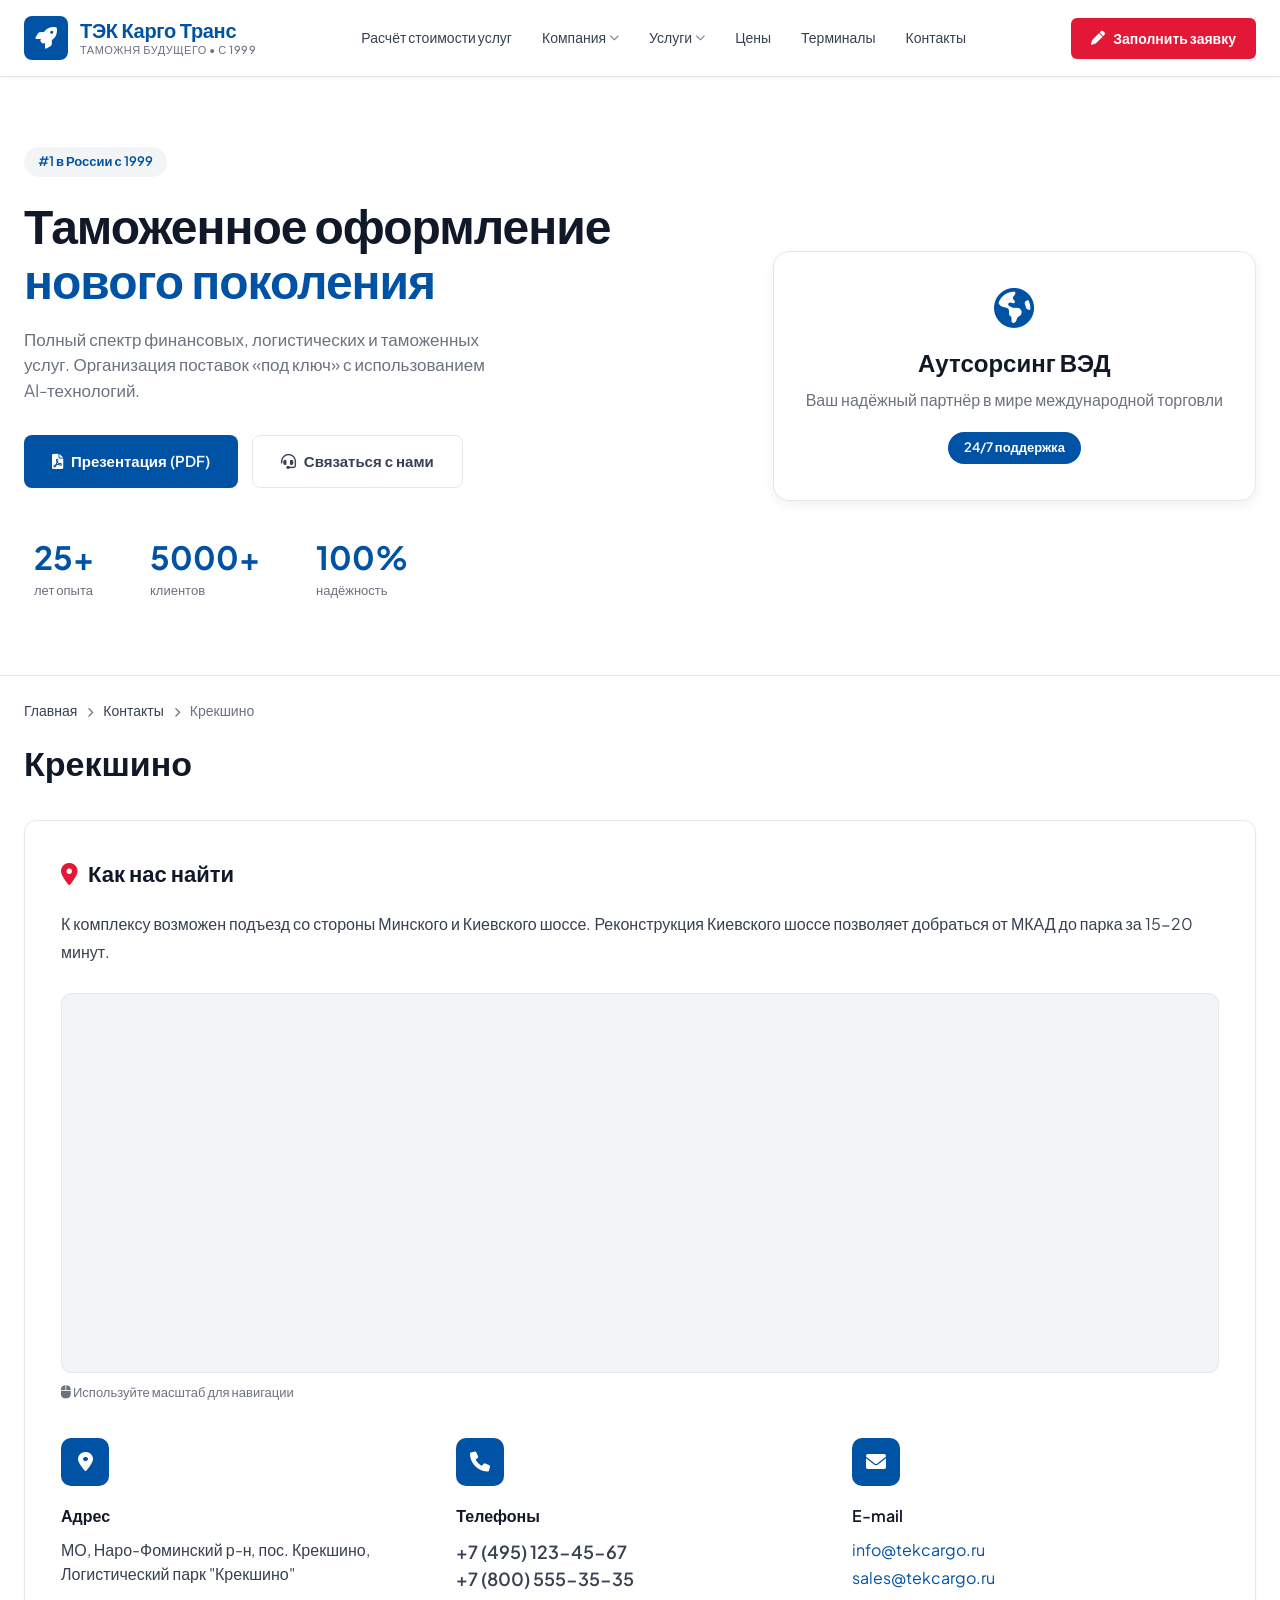
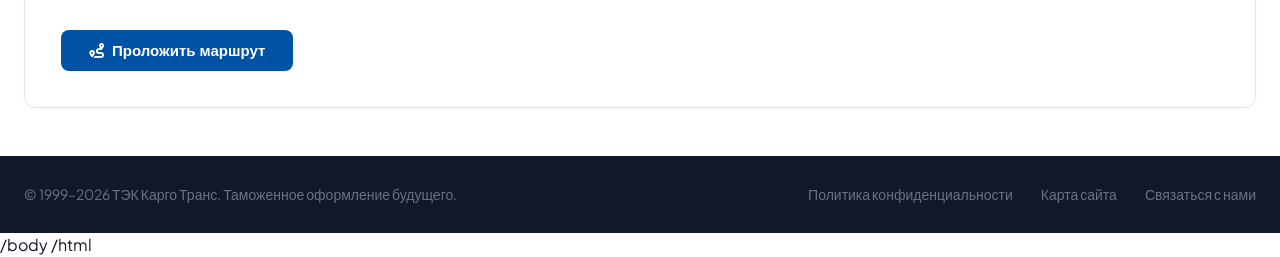
==== commit d552bad3: "Add files via upload" ====
--- a/index.html
+++ b/index.html
@@ -48,7 +48,7 @@
                         <a href="#">Налоговый консалтинг</a>
                     </div>
                 </li>
-                <li class="nav-item"><a href="#" class="nav-link">Цены</a></li>
+                <li class="nav-item"><a href="#" class="nav-link" data-page="prices">Цены</a></li>
                 <li class="nav-item"><a href="#" class="nav-link">Терминалы</a></li>
                 <li class="nav-item"><a href="#" class="nav-link" data-page="contacts">Контакты</a></li>
             </ul>
@@ -162,119 +162,82 @@
             image: 'https://images.pexels.com/photos/3184418/pexels-photo-3184418.jpeg?w=400&h=300&fit=crop',
             number: '01',
             title: 'Включение в ТРОИС',
-            shortDesc: 'Защита товарного знака при ввозе на территорию РФ.',
-            fullText: 'Поставленная задача – защита владельца товарного знака при ввозе на территорию РФ товаров с размещенным на них товарным знаком. Решение задачи осуществлялось путем включения товарных знаков в таможенный реестр объектов интеллектуальной собственности (ТРОИС), что позволило сократить ввоз контрафактных товаров (ООО «КУБ Евразия», АО Компания «Бакстер»).'
+            shortDesc: 'Защита владельца товарного знака при ввозе товаров на территорию РФ.',
+            fullText: 'Поставленная задача – защита владельца товарного знака при ввозе на территорию РФ товаров с размещенным на них товарным знаком. Решение задачи осуществлялось путем включения товарных знаков в таможенный реестр объектов интеллектуальной собственности (ТРОИС), что позволило существенно сократить ввоз на территорию РФ как контрафактных товаров, так и товаров, ввозимых в рамках параллельного импорта (ООО «КУБ Евразия», АО Компания «Бакстер»).'
         },
         {
             image: 'https://images.pexels.com/photos/1117210/pexels-photo-1117210.jpeg?w=400&h=300&fit=crop',
             number: '02',
-            title: 'Контрейлерные перевозки',
-            shortDesc: 'Выявление факторов развития контрейлерных перевозок.',
-            fullText: 'Поставленная задача – выявление факторов, сдерживающих развитие контрейлерных перевозок. Проведена тестовая перевозка транспортных средств с товаром. Выявлены несовершенство правовых норм, отсутствие форм документов, несогласованность действий ведомств.'
+            title: 'Эксперимент по контрейлерной перевозке',
+            shortDesc: 'Выявление факторов, сдерживающих развитие контрейлерных перевозок.',
+            fullText: 'Поставленная задача – выявление факторов, сдерживающих развитие контрейлерных перевозок. Решение задачи производилось путем осуществления тестовой контрейлерной перевозки нескольких транспортных средств с товаром, участие в которой принимала наша компания. В процессе проведения эксперимента были выявлены такие факторы, как несовершенство некоторых правовых норм, отсутствие необходимых форм документов, несогласованность действий ряда ведомств и организаций.'
         },
         {
             image: 'https://images.pexels.com/photos/6077326/pexels-photo-6077326.jpeg?w=400&h=300&fit=crop',
             number: '03',
-            title: 'Представительство в суде',
-            shortDesc: 'Обжалование решений таможенных органов.',
-            fullText: 'Подтверждение сведений в декларации путем обжалования решений таможенных органов. Получены положительные решения для АО "Арконик СМЗ", АО «Бакстер», ООО Новэкс групп, ООО Агромаг, ООО Светосила М и других.'
+            title: 'Представительство в суде и таможенных органах',
+            shortDesc: 'Подтверждение сведений, заявленных в декларации на товары.',
+            fullText: 'Поставленные задачи - подтверждение сведений, заявленных в декларации на товары путем обжалования решений таможенных органов как в ведомственном порядке, так и в судебных инстанциях. В результате обжалования получены положительные решения для клиентов: АО "Арконик СМЗ", АО Компания «Бакстер», ООО Новэкс групп, ООО Агромаг, ООО Светосила М и других.'
         },
         {
             image: 'https://images.pexels.com/photos/3840447/pexels-photo-3840447.jpeg?w=400&h=300&fit=crop',
             number: '04',
-            title: 'Ввоз в уставный капитал',
-            shortDesc: 'Освобождение от уплаты таможенных пошлин.',
-            fullText: 'Ввоз товаров в уставный капитал с освобождением от уплаты пошлин. Осуществлен ввоз транспортных средств (седельных тягачей) и оборудования с освобождением от уплаты таможенных платежей.'
+            title: 'Ввоз оборудования в уставный капитал',
+            shortDesc: 'Ввоз товаров с освобождением от уплаты таможенных пошлин.',
+            fullText: 'Поставленная задача – осуществить ввоз в уставный капитал товаров с освобождением от уплаты таможенных пошлин. Осуществлен ввоз в уставный капитал транспортных средств (седельных тягачей) и иного оборудования, облагаемого таможенными пошлинами, с освобождением от их уплаты.'
         },
         {
             image: 'https://images.pexels.com/photos/3760067/pexels-photo-3760067.jpeg?w=400&h=300&fit=crop',
             number: '05',
-            title: 'Лицензионные платежи',
-            shortDesc: 'Исключение платежей из таможенной стоимости.',
-            fullText: 'Доказана неправомочность включения лицензионных платежей в таможенную стоимость. Возвращены излишне уплаченные платежи на десятки миллионов рублей (АО «Колгейт-Палмолив», ООО «Гудиер РАША»).'
+            title: 'Отстаивание интересов по лицензионным платежам',
+            shortDesc: 'Исключение лицензионных платежей из таможенной стоимости.',
+            fullText: 'Поставленная задача – доказать в суде неправомочность решений таможенных органов о включении лицензионных платежей за использование товарного знака в таможенную стоимость товаров. Это позволило возвратить излишне уплаченные таможенные платежи на десятки миллионов рублей (АО «Колгейт-Палмолив», ООО «Гудиер РАША»).'
         },
         {
             image: 'https://images.pexels.com/photos/1267338/pexels-photo-1267338.jpeg?w=400&h=300&fit=crop',
             number: '06',
-            title: 'Классификация товаров',
+            title: 'Классификация товаров в несобранном виде',
             shortDesc: 'Ввоз сложного технологического оборудования.',
-            fullText: 'Ввоз сложного оборудования отдельными партиями. Получены классификационные решения ФТС, осуществлен ввоз завода керамической плитки, углепогрузочного комплекса, терминала для зерна.'
+            fullText: 'Поставленная задача – ввоз сложного комплексного технологического оборудования отдельными партиями. В оптимальные сроки получены классификационные решения ФТС и осуществлен ввоз таких товаров, как завод для производства керамической плитки, углепогрузочный комплекс, терминал для хранения и переработки зерна.'
         },
         {
             image: 'https://images.pexels.com/photos/3184298/pexels-photo-3184298.jpeg?w=400&h=300&fit=crop',
             number: '07',
-            title: 'Предварительные решения',
+            title: 'Предварительные решения о классификации',
             shortDesc: 'Подтверждение спорных кодов ТН ВЭД.',
-            fullText: 'Подтверждение кодов товаров в соответствии с ТН ВЭД. Получены предварительные решения о классификации сложного оборудования, химических веществ, пищевых добавок.'
+            fullText: 'Поставленная задача – подтверждение спорных кодов товаров в соответствии с ТН ВЭД. Получены предварительные решения о классификации сложного технологического, электротехнического оборудования, химических веществ, пищевых добавок.'
         },
         {
             image: 'https://images.pexels.com/photos/4482900/pexels-photo-4482900.jpeg?w=400&h=300&fit=crop',
             number: '08',
-            title: 'Таможенный склад',
-            shortDesc: 'Хранение комплектующих без уплаты пошлин.',
-            fullText: 'Производитель электроники разместил комплектующие на таможенном складе без уплаты пошлин. Система контроля доступа, видеонаблюдение, температурный контроль. Товары хранятся до 3 лет.'
+            title: 'Организация таможенного склада',
+            shortDesc: 'Размещение комплектующих для завода электроники без уплаты пошлин.',
+            fullText: 'Один из ведущих производителей электроники разместил на нашем таможенном складе комплектующие без уплаты пошлин. Ключевые особенности: система контроля доступа, видеонаблюдение, температурный контроль, дробление партий, маркировка. Товары могут храниться до 3 лет без уплаты пошлин.'
         },
         {
             image: 'https://images.pexels.com/photos/4226807/pexels-photo-4226807.jpeg?w=400&h=300&fit=crop',
             number: '09',
-            title: 'Маркировка товаров',
-            shortDesc: 'Организация процесса маркировки.',
-            fullText: 'Создана «дорожная карта» для включения компании в Реестр владельцев таможенных складов. Запущен процесс маркировки товаров до выпуска в свободное обращение.'
+            title: 'Создание таможенного склада для парфюмерной компании',
+            shortDesc: 'Организация процесса маркировки товаров.',
+            fullText: 'Была создана «дорожная карта», реализация которой позволила в оптимальные сроки включить компанию в Реестр владельцев таможенных складов и запустить процесс маркировки товаров до выпуска в свободное обращение.'
         }
     ];
 
-    // ===== ДАННЫЕ ДАЙДЖЕСТА =====
     // ===== ДАННЫЕ ДАЙДЖЕСТА (9 НОВОСТЕЙ) =====
-const digestNews = [
-    {
-        date: '20 июня 2023',
-        title: 'Правительство продлило и расширило эксперимент по выдаче лицензий и разрешений в упрощённом формате',
-        fullText: '<p>Эксперимент по упрощённой выдаче лицензий и разрешений продлится до 31 декабря 2024 года. Постановление Правительства РФ от 19.06.2023 N 1002 подписал Михаил Мишустин. Бизнес сможет получать на портале госуслуг более 400 видов разрешений. Сроки выдачи лицензии сокращены в три раза – с 45 до 15 рабочих дней.</p><p class="digest-source">Источник: ТАСС</p>'
-    },
-    {
-        date: '02 июня 2023',
-        title: 'Правительство РФ. Проект Постановления № 342 о внесении изменений в постановление от 26 марта 2020 г.',
-        fullText: '<p>Проект Постановления № 342 о внесении изменений в постановление Правительства РФ от 26 марта 2020 г. N 342 "О ставках и базе для исчисления таможенных сборов". Постановление вступает в силу по истечении 30 дней после официального опубликования.</p>'
-    },
-    {
-        date: '31 мая 2023',
-        title: 'Эксперимент по маркировке безалкогольных напитков пройдет с 1 июня по 31 августа 2023 года',
-        fullText: '<p>Постановление Правительства РФ от 29.05.2023 N 858 подписано Михаилом Мишустиным. Эксперимент распространяется на воды с добавками, напитки на основе сои, орехов, злаков, квас, соки, компоты и морсы. Участие добровольное и бесплатное.</p><p class="digest-source">Источник: Интерфакс</p>'
-    },
-    {
-        date: '23 мая 2023',
-        title: 'Дума обсудит 23 мая обращение в кабмин по транзиту фур из Польши через Россию',
-        fullText: '<p>Госдума обсудит обращение в правительство РФ по вопросу транзита через Россию фур из Польши. Первый вице-спикер Александр Жуков заявил об этом журналистам. Вячеслав Володин призвал прекратить проезд польских фур по территории России.</p><p class="digest-source">Источник: ТАСС</p>'
-    },
-    {
-        date: '04 мая 2023',
-        title: 'Грузоперевозчики РФ с товарами параллельного импорта начали объезжать Казахстан',
-        fullText: '<p>Российские грузоперевозчики с товарами параллельного импорта начали объезжать Казахстан. "Страна создает сложности на границе", — сообщил глава ассоциации "Грузавтотранс" Владимир Матягин. Теперь транспорт идет через Китай, Иран, Грузию, Азербайджан, Армению.</p><p class="digest-source">Источник: Известия</p>'
-    },
-    {
-        date: '12 апреля 2023',
-        title: 'Доля рубля в расчетах за экспорт в 2022 году сравнялась с долларом',
-        fullText: '<p>Доля рубля в расчетах за экспорт превысила 30%, сравнявшись с долларом и обогнав евро. Увеличению доли способствовал перевод оплаты за газ в рубли. Суммарный вес доллара и евро в расчетах составил менее 50%.</p><p class="digest-source">Источник: Российская газета</p>'
-    },
-    {
-        date: '22 марта 2023',
-        title: 'Госдума приняла закон, снимающий ответственность за перегруз с водителя',
-        fullText: '<p>Ответственность за превышение габаритов грузовика или перевес полностью возложена на владельцев транспорта. Законопроект N 765480-7 принят в третьем чтении. Максимальный штраф снижен с 500 до 400 тысяч рублей.</p><p class="digest-source">Источник: Фонтанка</p>'
-    },
-    {
-        date: '20 марта 2023',
-        title: 'Минсельхоз предложил механизм экспортной торговли сельхозпродукцией за рубли',
-        fullText: '<p>Минсельхоз подготовил проект указа о механизме экспортной торговли сельхозпродукцией за рубли. Национальный клиринговый центр открывает специальные рублевые счета типа "З" для допуска иностранных покупателей к биржевым торгам.</p><p class="digest-source">Источник: ТАСС</p>'
-    },
-    {
-        date: '04 марта 2023',
-        title: 'Российский экспорт в ЕС сократился более чем вдвое с марта по декабрь 2022 года',
-        fullText: '<p>Российский экспорт в страны ЕС сократился на 53% — с €21,8 млрд до €10,3 млрд. Снизилась доля России в импорте ЕС: по газу с 36% до 21%, по углю с 45% до 22%, по нефти с 28% до 21%.</p><p class="digest-source">Источник: ТАСС</p>'
-    }
-];
-    
+    const digestNews = [
+        { date: '20 июня 2023', title: 'Правительство продлило и расширило эксперимент по выдаче лицензий', fullText: '<p>Эксперимент продлится до 31 декабря 2024 года. Постановление подписал Михаил Мишустин.</p><p class="digest-source">Источник: ТАСС</p>' },
+        { date: '02 июня 2023', title: 'Проект Постановления № 342 о внесении изменений', fullText: '<p>Проект Постановления № 342 о внесении изменений в постановление от 26 марта 2020 г.</p>' },
+        { date: '31 мая 2023', title: 'Эксперимент по маркировке безалкогольных напитков', fullText: '<p>Эксперимент пройдет с 1 июня по 31 августа 2023 года.</p><p class="digest-source">Источник: Интерфакс</p>' },
+        { date: '23 мая 2023', title: 'Дума обсудит транзит фур из Польши через Россию', fullText: '<p>Госдума обсудит обращение в правительство РФ.</p><p class="digest-source">Источник: ТАСС</p>' },
+        { date: '04 мая 2023', title: 'Грузоперевозчики РФ начали объезжать Казахстан', fullText: '<p>Российские грузоперевозчики с товарами параллельного импорта начали объезжать Казахстан.</p><p class="digest-source">Источник: Известия</p>' },
+        { date: '12 апреля 2023', title: 'Доля рубля в расчетах за экспорт сравнялась с долларом', fullText: '<p>Доля рубля в расчетах за экспорт превысила 30%.</p><p class="digest-source">Источник: Российская газета</p>' },
+        { date: '22 марта 2023', title: 'Госдума приняла закон о перегрузе', fullText: '<p>Ответственность за перегруз возложена на владельцев транспорта.</p><p class="digest-source">Источник: Фонтанка</p>' },
+        { date: '20 марта 2023', title: 'Минсельхоз предложил торговлю сельхозпродукцией за рубли', fullText: '<p>Минсельхоз подготовил проект указа.</p><p class="digest-source">Источник: ТАСС</p>' },
+        { date: '04 марта 2023', title: 'Российский экспорт в ЕС сократился вдвое', fullText: '<p>Экспорт сократился на 53% с марта по декабрь 2022 года.</p><p class="digest-source">Источник: ТАСС</p>' }
+    ];
 
     // ===== ФУНКЦИИ КОНТЕНТА =====
+
     function getCalculatorHTML() {
     return `
         <h1 class="page-title animate-fadeInUp">Расчёт стоимости услуг</h1>
@@ -285,240 +248,265 @@
             </p>
             
             <form class="calculator-form" id="calculatorForm">
-                <!-- Основные поля -->
                 <div class="form-row">
-                    <div class="form-group animate-slideIn" style="animation-delay: 0.15s;">
+                    <div class="form-group">
                         <label>Имя <span class="required">*</span></label>
                         <div class="input-wrapper">
                             <i class="fas fa-user"></i>
-                            <input type="text" placeholder="Иван Иванов" required>
-                            <span class="input-glow"></span>
+                            <input type="text" name="name" placeholder="Иван Иванов" required>
                         </div>
                     </div>
-                    <div class="form-group animate-slideIn" style="animation-delay: 0.2s;">
+                    <div class="form-group">
                         <label>Email <span class="required">*</span></label>
                         <div class="input-wrapper">
                             <i class="fas fa-envelope"></i>
-                            <input type="email" placeholder="ivan@company.ru" required>
-                            <span class="input-glow"></span>
+                            <input type="email" name="email" placeholder="ivan@company.ru" required>
                         </div>
                     </div>
                 </div>
                 
                 <div class="form-row">
-                    <div class="form-group animate-slideIn" style="animation-delay: 0.25s;">
+                    <div class="form-group">
                         <label>Организация</label>
                         <div class="input-wrapper">
                             <i class="fas fa-building"></i>
-                            <input type="text" placeholder="ООО «Компания»">
-                            <span class="input-glow"></span>
+                            <input type="text" name="organization" placeholder="ООО «Компания»">
                         </div>
                     </div>
-                    <div class="form-group animate-slideIn" style="animation-delay: 0.3s;">
+                    <div class="form-group">
                         <label>Телефон</label>
                         <div class="input-wrapper">
                             <i class="fas fa-phone"></i>
-                            <input type="tel" placeholder="+7 (999) 123-45-67">
-                            <span class="input-glow"></span>
+                            <input type="tel" name="phone" placeholder="+7 (999) 123-45-67">
                         </div>
                     </div>
                 </div>
                 
-                <!-- Направление -->
-                <div class="form-section animate-fadeInUp" style="animation-delay: 0.35s;">
-                    <h3 class="section-title">
-                        <i class="fas fa-arrow-right"></i> Направление
-                    </h3>
+                <div class="form-section">
+                    <h3 class="section-title"><i class="fas fa-arrow-right"></i> Направление</h3>
                     <div class="checkbox-group">
-                        <label class="custom-checkbox">
-                            <input type="checkbox" name="direction" value="import">
-                            <span class="checkmark"></span>
-                            <span class="checkbox-label">Импорт</span>
-                        </label>
-                        <label class="custom-checkbox">
-                            <input type="checkbox" name="direction" value="export">
-                            <span class="checkmark"></span>
-                            <span class="checkbox-label">Экспорт</span>
-                        </label>
-                    </div>
-                </div>
-                
-                <!-- Услуги -->
-                <div class="form-section animate-fadeInUp" style="animation-delay: 0.4s;">
-                    <h3 class="section-title">
-                        <i class="fas fa-cube"></i> Услуги
-                    </h3>
+                        <label class="custom-checkbox"><input type="checkbox" name="direction" value="Импорт"><span class="checkmark"></span><span class="checkbox-label">Импорт</span></label>
+                        <label class="custom-checkbox"><input type="checkbox" name="direction" value="Экспорт"><span class="checkmark"></span><span class="checkbox-label">Экспорт</span></label>
+                    </div>
+                </div>
+                
+                <div class="form-section">
+                    <h3 class="section-title"><i class="fas fa-cube"></i> Услуги</h3>
                     <div class="checkbox-group">
-                        <label class="custom-checkbox">
-                            <input type="checkbox" name="service" value="customs">
-                            <span class="checkmark"></span>
-                            <span class="checkbox-label">Тамож. оформление</span>
-                        </label>
-                        <label class="custom-checkbox">
-                            <input type="checkbox" name="service" value="storage">
-                            <span class="checkmark"></span>
-                            <span class="checkbox-label">Хранение</span>
-                        </label>
-                        <label class="custom-checkbox">
-                            <input type="checkbox" name="service" value="transit">
-                            <span class="checkmark"></span>
-                            <span class="checkbox-label">Транзит ВТП</span>
-                        </label>
-                        <label class="custom-checkbox">
-                            <input type="checkbox" name="service" value="phyto">
-                            <span class="checkmark"></span>
-                            <span class="checkbox-label">ФитоВет контроль</span>
-                        </label>
-                    </div>
-                </div>
-                
-                <!-- Вид транспорта -->
-                <div class="form-section animate-fadeInUp" style="animation-delay: 0.45s;">
-                    <h3 class="section-title">
-                        <i class="fas fa-truck"></i> Вид транспорта
-                    </h3>
+                        <label class="custom-checkbox"><input type="checkbox" name="service" value="Тамож. оформление"><span class="checkmark"></span><span class="checkbox-label">Тамож. оформление</span></label>
+                        <label class="custom-checkbox"><input type="checkbox" name="service" value="Хранение"><span class="checkmark"></span><span class="checkbox-label">Хранение</span></label>
+                        <label class="custom-checkbox"><input type="checkbox" name="service" value="Транзит ВТП"><span class="checkmark"></span><span class="checkbox-label">Транзит ВТП</span></label>
+                        <label class="custom-checkbox"><input type="checkbox" name="service" value="ФитоВет контроль"><span class="checkmark"></span><span class="checkbox-label">ФитоВет контроль</span></label>
+                    </div>
+                </div>
+                
+                <div class="form-section">
+                    <h3 class="section-title"><i class="fas fa-truck"></i> Вид транспорта</h3>
                     <div class="checkbox-group">
-                        <label class="custom-checkbox">
-                            <input type="checkbox" name="transport" value="auto">
-                            <span class="checkmark"></span>
-                            <span class="checkbox-label">Автомобильный</span>
-                        </label>
-                        <label class="custom-checkbox">
-                            <input type="checkbox" name="transport" value="rail">
-                            <span class="checkmark"></span>
-                            <span class="checkbox-label">Железнодорожный</span>
-                        </label>
-                    </div>
-                </div>
-                
-                <!-- Обработка груза -->
-                <div class="form-section animate-fadeInUp" style="animation-delay: 0.5s;">
-                    <h3 class="section-title">
-                        <i class="fas fa-boxes"></i> Обработка груза
-                    </h3>
+                        <label class="custom-checkbox"><input type="checkbox" name="transport" value="Автомобильный"><span class="checkmark"></span><span class="checkbox-label">Автомобильный</span></label>
+                        <label class="custom-checkbox"><input type="checkbox" name="transport" value="Железнодорожный"><span class="checkmark"></span><span class="checkbox-label">Железнодорожный</span></label>
+                    </div>
+                </div>
+                
+                <div class="form-section">
+                    <h3 class="section-title"><i class="fas fa-boxes"></i> Обработка груза</h3>
                     <div class="checkbox-group">
-                        <label class="custom-checkbox">
-                            <input type="checkbox" name="handling" value="crossdock">
-                            <span class="checkmark"></span>
-                            <span class="checkbox-label">Кросс-докинг</span>
-                        </label>
-                        <label class="custom-checkbox">
-                            <input type="checkbox" name="handling" value="marking">
-                            <span class="checkmark"></span>
-                            <span class="checkbox-label">Маркировка</span>
-                        </label>
-                        <label class="custom-checkbox">
-                            <input type="checkbox" name="handling" value="repack">
-                            <span class="checkmark"></span>
-                            <span class="checkbox-label">Переупаковка</span>
-                        </label>
-                        <label class="custom-checkbox">
-                            <input type="checkbox" name="handling" value="pallet">
-                            <span class="checkmark"></span>
-                            <span class="checkbox-label">Паллетирование</span>
-                        </label>
-                    </div>
-                </div>
-                
-                <!-- Селекты -->
+                        <label class="custom-checkbox"><input type="checkbox" name="handling" value="Кросс-докинг"><span class="checkmark"></span><span class="checkbox-label">Кросс-докинг</span></label>
+                        <label class="custom-checkbox"><input type="checkbox" name="handling" value="Маркировка"><span class="checkmark"></span><span class="checkbox-label">Маркировка</span></label>
+                        <label class="custom-checkbox"><input type="checkbox" name="handling" value="Переупаковка"><span class="checkmark"></span><span class="checkbox-label">Переупаковка</span></label>
+                        <label class="custom-checkbox"><input type="checkbox" name="handling" value="Паллетирование"><span class="checkmark"></span><span class="checkbox-label">Паллетирование</span></label>
+                    </div>
+                </div>
+                
                 <div class="form-row">
-                    <div class="form-group animate-slideIn" style="animation-delay: 0.55s;">
+                    <div class="form-group">
                         <label>Дата прибытия</label>
                         <div class="input-wrapper select-wrapper">
                             <i class="fas fa-calendar"></i>
-                            <select>
+                            <select name="arrivalDate">
                                 <option>Выбрать дату прибытия</option>
                                 <option>Сегодня</option>
                                 <option>Завтра</option>
                                 <option>На этой неделе</option>
-                                <option>На следующей неделе</option>
                             </select>
-                            <i class="fas fa-chevron-down select-arrow"></i>
                         </div>
                     </div>
-                    <div class="form-group animate-slideIn" style="animation-delay: 0.6s;">
+                    <div class="form-group">
                         <label>Тип груза</label>
                         <div class="input-wrapper select-wrapper">
                             <i class="fas fa-tag"></i>
-                            <select>
+                            <select name="cargoType">
                                 <option>Выбрать тип груза</option>
                                 <option>Генеральный груз</option>
                                 <option>Опасный груз</option>
                                 <option>Скоропортящийся</option>
                                 <option>Негабаритный</option>
-                                <option>Наливной</option>
                             </select>
-                            <i class="fas fa-chevron-down select-arrow"></i>
                         </div>
                     </div>
                 </div>
                 
-                <!-- Вес и количество -->
                 <div class="form-row">
-                    <div class="form-group animate-slideIn" style="animation-delay: 0.65s;">
+                    <div class="form-group">
                         <label>Вес груза / кг <span class="required">*</span></label>
-                        <div class="input-wrapper number-input-wrapper">
+                        <div class="input-wrapper">
                             <i class="fas fa-weight-scale"></i>
-                            <input type="number" min="0" value="0" required>
-                            <div class="number-controls">
-                                <button type="button" class="number-up"><i class="fas fa-plus"></i></button>
-                                <button type="button" class="number-down"><i class="fas fa-minus"></i></button>
-                            </div>
-                            <span class="input-glow"></span>
+                            <input type="number" name="weight" min="0" value="0" required>
                         </div>
                     </div>
-                    <div class="form-group animate-slideIn" style="animation-delay: 0.7s;">
+                    <div class="form-group">
                         <label>Количество паллет / мест <span class="required">*</span></label>
-                        <div class="input-wrapper number-input-wrapper">
+                        <div class="input-wrapper">
                             <i class="fas fa-pallet"></i>
-                            <input type="number" min="0" value="0" required>
-                            <div class="number-controls">
-                                <button type="button" class="number-up"><i class="fas fa-plus"></i></button>
-                                <button type="button" class="number-down"><i class="fas fa-minus"></i></button>
-                            </div>
-                            <span class="input-glow"></span>
+                            <input type="number" name="pallets" min="0" value="0" required>
                         </div>
                     </div>
                 </div>
                 
-                <!-- Описание товаров -->
-                <div class="form-section animate-fadeInUp" style="animation-delay: 0.75s;">
+                <div class="form-section">
                     <label>Описание товаров <span class="required">*</span></label>
                     <div class="input-wrapper textarea-wrapper">
                         <i class="fas fa-align-left"></i>
-                        <textarea rows="3" placeholder="Код или группа ТН ВЭД, наименование товара..."></textarea>
-                        <span class="input-glow"></span>
-                    </div>
-                </div>
-                
-                <!-- Загрузка документов -->
-                <div class="form-section animate-fadeInUp" style="animation-delay: 0.8s;">
+                        <textarea name="description" rows="3" placeholder="Код или группа ТН ВЭД, наименование товара..."></textarea>
+                    </div>
+                </div>
+                
+                <div class="form-section">
                     <label>Загрузка документов</label>
                     <div class="file-upload-wrapper">
                         <label class="file-upload">
                             <i class="fas fa-cloud-upload-alt"></i>
                             <span>Перетащите файлы или нажмите для выбора</span>
-                            <input type="file" multiple>
+                            <input type="file" name="documents" multiple>
                         </label>
-                        <p class="file-hint">Дополнительные сведения (пакинг лист, инвойс, каталог, сертификат, паспорт качества и др.)</p>
-                    </div>
-                </div>
-                
-                <!-- Кнопка отправки -->
-                <div class="form-submit animate-fadeInUp" style="animation-delay: 0.85s;">
+                        <p class="file-hint">Пакинг лист, инвойс, каталог, сертификат и др.</p>
+                    </div>
+                </div>
+                
+                <div class="form-submit">
                     <button type="submit" class="btn-submit">
                         <i class="fas fa-calculator"></i> Рассчитать стоимость
-                        <span class="btn-glow"></span>
                     </button>
-                    <p class="submit-note">
-                        <i class="fas fa-lock"></i> 
-                        Ваши данные в безопасности. Мы свяжемся с вами в течение 3-х часов.
-                    </p>
+                    <p class="submit-note"><i class="fas fa-lock"></i> Ваши данные в безопасности. Ответ в течение 3-х часов.</p>
                 </div>
             </form>
         </div>
     `;
 }
+function getPricesHTML() {
+    return `
+        <h1 class="page-title animate-fadeInUp">Цены на услуги</h1>
+        
+        <div class="content-card animate-fadeInUp">
+            <p class="prices-intro">
+                На нашем сайте вы можете узнать стоимость таможенного оформления, расценки на международные перевозки 
+                (железнодорожным, авиа, авто и морским транспортом), а также информацию о хранении товаров на таможенных складах 
+                и перевозке грузов из Китая. Кроме этого предоставляем консалтинговые услуги внешнеэкономической деятельности.
+            </p>
+        </div>
+        
+        <!-- Таможенные операции -->
+        <div class="prices-section animate-fadeInUp">
+            <h2 class="prices-section-title"><i class="fas fa-file-signature"></i> Таможенные операции</h2>
+            <div class="prices-table-wrapper">
+                <table class="prices-table">
+                    <thead><tr><th>№</th><th>Услуга</th><th>Тариф (без НДС)</th></tr></thead>
+                    <tbody>
+                        <tr><td>1.1</td><td>Подготовка данных для оформления ДТ/ПДТ/ДТС/КДТ (до 10 товаров)</td><td>По согласованию</td></tr>
+                        <tr><td>1.4</td><td>Оформление статформы (до 10 кодов ТН ВЭД)<br>свыше 10 кодов — за каждый доп. код</td><td>7000 руб.<br>300 руб.</td></tr>
+                        <tr><td>1.5.1</td><td>Предварительное информирование (1-10 товаров)</td><td>700 руб.</td></tr>
+                        <tr><td>1.5.2</td><td>Предварительное информирование (свыше 10 товаров, за каждый)</td><td>50 руб.</td></tr>
+                    </tbody>
+                </table>
+            </div>
+        </div>
+        
+        <!-- Доп. услуги -->
+        <div class="prices-section animate-fadeInUp">
+            <h2 class="prices-section-title"><i class="fas fa-plus-circle"></i> Дополнительные услуги</h2>
+            <div class="prices-table-wrapper">
+                <table class="prices-table">
+                    <thead><tr><th>№</th><th>Услуга</th><th>Тариф (без НДС)</th></tr></thead>
+                    <tbody>
+                        <tr><td>2.1</td><td>Создание артикульной базы (за 1 артикул)</td><td>300 руб.</td></tr>
+                        <tr><td>2.2</td><td>Определение кода ТН ВЭД (за 1 код)</td><td>300 руб.</td></tr>
+                        <tr><td>2.3</td><td>Финансирование таможенных платежей</td><td>от 3000 руб.</td></tr>
+                        <tr><td>2.4</td><td>Сканирование документов (за лист)</td><td>20 руб.</td></tr>
+                    </tbody>
+                </table>
+            </div>
+        </div>
+        
+        <!-- Аэропорты -->
+        <div class="prices-section animate-fadeInUp">
+            <h2 class="prices-section-title"><i class="fas fa-plane"></i> Услуги в аэропортах</h2>
+            <div class="prices-table-wrapper">
+                <table class="prices-table">
+                    <thead><tr><th>№</th><th>Услуга</th><th>Тариф (без НДС)</th></tr></thead>
+                    <tbody>
+                        <tr><td>3.1</td><td>Консультации по формированию пакета документов</td><td>15000 руб.</td></tr>
+                        <tr><td>3.2</td><td>Представительство при предварительном осмотре</td><td>3000 руб.</td></tr>
+                        <tr><td>3.3</td><td>Представительство при таможенном осмотре</td><td>3000 руб.</td></tr>
+                        <tr><td>3.4</td><td>Представительство при таможенном досмотре</td><td>5000 руб.</td></tr>
+                    </tbody>
+                </table>
+            </div>
+        </div>
+        
+        <!-- Консультации -->
+        <div class="prices-section animate-fadeInUp">
+            <h2 class="prices-section-title"><i class="fas fa-headset"></i> Консультационные услуги</h2>
+            <div class="prices-table-wrapper">
+                <table class="prices-table">
+                    <thead><tr><th>№</th><th>Услуга</th><th>Тариф (без НДС)</th></tr></thead>
+                    <tbody>
+                        <tr><td>4.1</td><td>Консультация по таможенному законодательству (1 час)</td><td>1500 руб.</td></tr>
+                        <tr><td>4.2</td><td>Подготовка заявления о возврате платежей</td><td>3000 руб.</td></tr>
+                        <tr><td>4.4</td><td>Еженедельный обзор таможенного законодательства</td><td>500 руб./мес.</td></tr>
+                    </tbody>
+                </table>
+            </div>
+        </div>
+        
+        <!-- СВХ -->
+        <div class="prices-section animate-fadeInUp">
+            <h2 class="prices-section-title"><i class="fas fa-warehouse"></i> Услуги СВХ</h2>
+            <div class="prices-table-wrapper">
+                <table class="prices-table">
+                    <thead><tr><th>№</th><th>Услуга</th><th>Тариф (без НДС)</th></tr></thead>
+                    <tbody>
+                        <tr><td>5-6</td><td>Приём/выдача паллетированного груза (европаллета)</td><td>250 руб.</td></tr>
+                        <tr><td>9-10</td><td>Приём/выдача негабаритного груза</td><td>300 руб.</td></tr>
+                        <tr><td>11</td><td>Хранение 1 европаллеты в сутки</td><td>100 руб.</td></tr>
+                        <tr><td>14</td><td>Приём и формирование паллеты при разгрузке "навалом"</td><td>350 руб.</td></tr>
+                        <tr><td>20</td><td>Наклейка стикеров, маркировка (за 1 шт.)</td><td>50 руб.</td></tr>
+                    </tbody>
+                </table>
+            </div>
+        </div>
+        
+        <!-- Маркировка -->
+        <div class="prices-section animate-fadeInUp">
+            <h2 class="prices-section-title"><i class="fas fa-tag"></i> Маркировка</h2>
+            <div class="prices-table-wrapper">
+                <table class="prices-table">
+                    <thead><tr><th>№</th><th>Услуга</th><th>Тариф (без НДС)</th></tr></thead>
+                    <tbody>
+                        <tr><td>1</td><td>Маркировка товаров (QR, Data Matrix, EAC) за шт.</td><td>от 2,50 руб.</td></tr>
+                        <tr><td>2</td><td>Печать марки термотрансферная (за шт.)</td><td>от 0,50 руб.</td></tr>
+                        <tr><td>3</td><td>Агрегация (ед./блок/короб/паллет)</td><td>от 1,00 руб.</td></tr>
+                    </tbody>
+                </table>
+            </div>
+        </div>
+        
+        <div class="content-card animate-fadeInUp">
+            <p class="prices-note">* Данные тарифы приведены без учета НДС. НДС начисляется сверх суммы указанных тарифов.</p>
+            <p class="prices-note">** Неполные сутки считаются как полные. Режим работы склада: с 9-00 до 18-00.</p>
+        </div>
+    `;
+}
+
     function getContactsHTML() {
         return `
             <h1 class="page-title animate-fadeInUp">Крекшино</h1>
@@ -527,7 +515,6 @@
                 <p class="description">
                     К комплексу возможен подъезд со стороны Минского и Киевского шоссе. 
                     Реконструкция Киевского шоссе позволяет добраться от МКАД до парка за 15-20 минут.
-                    Близость аэропорта "Внуково" и железной дороги.
                 </p>
                 <div class="map-wrapper">
                     <div id="map"></div>
@@ -564,13 +551,13 @@
                 <div class="about-block">
                     <div class="about-guarantee">
                         <i class="fas fa-shield-alt"></i>
-                        <p>Гарантируем соблюдение таможенного законодательства РФ с использованием AI-технологий</p>
-                    </div>
-                    <p class="about-description">Комплексный подход с использованием искусственного интеллекта позволяет разработать эффективную схему работы с учетом специфики вашего бизнеса.</p>
+                        <p>Гарантируем полное соблюдение таможенного законодательства РФ</p>
+                    </div>
+                    <p class="about-description">Комплексный подход позволяет разработать эффективную схему работы.</p>
                     <ul class="about-list">
-                        <li><i class="fas fa-check-circle"></i> Сокращение расходов на 30% за счёт автоматизации.</li>
-                        <li><i class="fas fa-check-circle"></i> Полная прозрачность всех операций в реальном времени.</li>
-                        <li><i class="fas fa-check-circle"></i> Персональный менеджер 24/7.</li>
+                        <li><i class="fas fa-check-circle"></i> Сокращение расходов и финансовых рисков.</li>
+                        <li><i class="fas fa-check-circle"></i> Возможность сосредоточиться на основном бизнесе.</li>
+                        <li><i class="fas fa-check-circle"></i> Простота контроля всех операций.</li>
                     </ul>
                 </div>
             </div>
@@ -578,7 +565,7 @@
     }
 
     function getDigestHTML() {
-        let html = '<h1 class="page-title animate-fadeInUp">Дайджест ВЭД 2026</h1><div class="digest-grid">';
+        let html = '<h1 class="page-title animate-fadeInUp">Дайджест ВЭД</h1><div class="digest-grid">';
         digestNews.forEach((news, index) => {
             html += `
                 <div class="digest-card animate-fadeInUp" data-digest-index="${index}">
@@ -598,7 +585,7 @@
             html += `
                 <div class="project-card animate-fadeInUp" data-project-index="${index}">
                     <div class="project-image">
-                        <img src="${project.image}" alt="${project.title}" loading="lazy">
+                        <img src="${project.image}" alt="${project.title}">
                         <span class="project-number">${project.number}</span>
                         <div class="project-overlay"><i class="fas fa-search-plus"></i></div>
                     </div>
@@ -616,66 +603,86 @@
 
     // ===== ЗАГРУЗКА СТРАНИЦ =====
     function loadPage(page) {
-        
+        console.log('Loading page:', page);
         const mainContent = document.getElementById('mainContent');
         const heroSection = document.getElementById('heroSection');
         const breadParent = document.getElementById('breadParent');
         const breadCurrent = document.getElementById('breadCurrent');
         
+        if (!mainContent) return;
+        
         document.body.style.overflow = '';
         
         switch(page) {
             case 'calculator':
-              mainContent.innerHTML = getCalculatorHTML();
-            heroSection.style.display = 'none';
-            breadcrumbsContainer.style.display = 'block';
-            breadParent.textContent = 'Услуги';
-            breadCurrent.textContent = 'Расчёт стоимости';
-            setTimeout(() => attachCalculatorEvents(), 50);
-            break;
+    mainContent.innerHTML = getCalculatorHTML();
+    if (heroSection) heroSection.style.display = 'none';
+    if (breadParent) breadParent.textContent = 'Услуги';
+    if (breadCurrent) breadCurrent.textContent = 'Расчёт стоимости';
+    setTimeout(() => {
+        if (typeof attachCalculatorEvents === 'function') attachCalculatorEvents();
+    }, 50);
+    break;
+
+case 'prices':
+    mainContent.innerHTML = getPricesHTML();
+    if (heroSection) heroSection.style.display = 'none';
+    if (breadParent) breadParent.textContent = 'Услуги';
+    if (breadCurrent) breadCurrent.textContent = 'Цены';
+    break;
+    
             case 'contacts':
                 mainContent.innerHTML = getContactsHTML();
-                heroSection.style.display = 'block';
-                breadParent.textContent = 'Контакты';
-                breadCurrent.textContent = 'Крекшино';
+                if (heroSection) heroSection.style.display = 'block';
+                if (breadParent) breadParent.textContent = 'Контакты';
+                if (breadCurrent) breadCurrent.textContent = 'Крекшино';
                 setTimeout(initMap, 100);
                 break;
             case 'about':
                 mainContent.innerHTML = getAboutHTML();
-                heroSection.style.display = 'none';
-                breadParent.textContent = 'Компания';
-                breadCurrent.textContent = 'О компании';
+                if (heroSection) heroSection.style.display = 'none';
+                if (breadParent) breadParent.textContent = 'Компания';
+                if (breadCurrent) breadCurrent.textContent = 'О компании';
                 break;
             case 'digest':
                 mainContent.innerHTML = getDigestHTML();
-                heroSection.style.display = 'none';
-                breadParent.textContent = 'Компания';
-                breadCurrent.textContent = 'Дайджест ВЭД';
+                if (heroSection) heroSection.style.display = 'none';
+                if (breadParent) breadParent.textContent = 'Компания';
+                if (breadCurrent) breadCurrent.textContent = 'Дайджест ВЭД';
                 setTimeout(() => attachDigestEvents(), 50);
                 break;
             case 'projects':
                 mainContent.innerHTML = getProjectsHTML();
-                heroSection.style.display = 'none';
-                breadParent.textContent = 'Компания';
-                breadCurrent.textContent = 'Наши проекты';
+                if (heroSection) heroSection.style.display = 'none';
+                if (breadParent) breadParent.textContent = 'Компания';
+                if (breadCurrent) breadCurrent.textContent = 'Наши проекты';
                 setTimeout(() => attachProjectEvents(), 50);
                 break;
+            case 'calculator':
+                mainContent.innerHTML = getCalculatorHTML ? getCalculatorHTML() : '<h1>Страница в разработке</h1>';
+                if (heroSection) heroSection.style.display = 'none';
+                if (breadParent) breadParent.textContent = 'Услуги';
+                if (breadCurrent) breadCurrent.textContent = 'Расчёт стоимости';
+                break;
+            case 'prices':
+                mainContent.innerHTML = getPricesHTML ? getPricesHTML() : '<h1>Страница в разработке</h1>';
+                if (heroSection) heroSection.style.display = 'none';
+                if (breadParent) breadParent.textContent = 'Услуги';
+                if (breadCurrent) breadCurrent.textContent = 'Цены';
+                break;
         }
         
         window.scrollTo({ top: 0, behavior: 'smooth' });
     }
 
-    // ===== ПРИВЯЗКА СОБЫТИЙ (ИСПРАВЛЕНО) =====
     function attachProjectEvents() {
         document.querySelectorAll('.project-card').forEach(card => {
-            card.style.cursor = 'pointer';
             card.addEventListener('click', function(e) {
                 if (e.target.closest('.btn-read')) return;
                 const index = this.dataset.projectIndex;
                 if (index !== undefined) openProjectModal(parseInt(index));
             });
         });
-        
         document.querySelectorAll('.btn-read').forEach(btn => {
             btn.addEventListener('click', function(e) {
                 e.stopPropagation();
@@ -690,14 +697,12 @@
 
     function attachDigestEvents() {
         document.querySelectorAll('.digest-card').forEach(card => {
-            card.style.cursor = 'pointer';
             card.addEventListener('click', function(e) {
                 if (e.target.closest('.btn-read-digest')) return;
                 const index = this.dataset.digestIndex;
                 if (index !== undefined) openDigestModal(parseInt(index));
             });
         });
-        
         document.querySelectorAll('.btn-read-digest').forEach(btn => {
             btn.addEventListener('click', function(e) {
                 e.stopPropagation();
@@ -709,76 +714,25 @@
             });
         });
     }
-function attachCalculatorEvents() {
-    // Кнопки +/– для числовых полей
-    document.querySelectorAll('.number-up').forEach(btn => {
-        btn.addEventListener('click', function() {
-            const input = this.closest('.number-input-wrapper').querySelector('input');
-            input.value = parseInt(input.value) + 1;
-        });
-    });
-    
-    document.querySelectorAll('.number-down').forEach(btn => {
-        btn.addEventListener('click', function() {
-            const input = this.closest('.number-input-wrapper').querySelector('input');
-            const newVal = parseInt(input.value) - 1;
-            input.value = newVal >= 0 ? newVal : 0;
-        });
-    });
-    
-    // Сабмит формы
-    document.getElementById('calculatorForm').addEventListener('submit', function(e) {
-        e.preventDefault();
-        
-        // Анимация успешной отправки
-        const btn = this.querySelector('.btn-submit');
-        btn.innerHTML = '<i class="fas fa-check"></i> Заявка отправлена!';
-        btn.style.background = 'linear-gradient(135deg, #10b981, #059669)';
-        
-        setTimeout(() => {
-            alert('✅ Спасибо! Наш специалист свяжется с вами в течение 3-х часов.');
-            btn.innerHTML = '<i class="fas fa-calculator"></i> Рассчитать стоимость';
-            btn.style.background = 'linear-gradient(135deg, var(--primary-blue), var(--primary-purple))';
-        }, 1500);
-    });
-    
-    // Анимация при фокусе на полях
-    document.querySelectorAll('.input-wrapper input, .input-wrapper textarea, .input-wrapper select').forEach(field => {
-        field.addEventListener('focus', function() {
-            this.closest('.input-wrapper').classList.add('focused');
-        });
-        field.addEventListener('blur', function() {
-            this.closest('.input-wrapper').classList.remove('focused');
-        });
-    });
-    
-    // Анимация чекбоксов
-    document.querySelectorAll('.custom-checkbox input').forEach(checkbox => {
-        checkbox.addEventListener('change', function() {
-            this.closest('.custom-checkbox').classList.add('checked-animation');
-            setTimeout(() => {
-                this.closest('.custom-checkbox').classList.remove('checked-animation');
-            }, 300);
-        });
-    });
-}
-    // ===== КАРТА =====
+
     function initMap() {
         if (typeof ymaps !== 'undefined' && document.getElementById('map')) {
             ymaps.ready(function() {
+                const mapEl = document.getElementById('map');
+                if (!mapEl) return;
                 new ymaps.Map("map", { center: [55.585, 37.112], zoom: 14, controls: ['zoomControl'] });
             });
         }
     }
 
-    // ===== МОДАЛЬНЫЕ ОКНА =====
     function openProjectModal(index) {
         const project = projectsData[index];
+        if (!project) return;
         const modal = document.getElementById('projectModal');
         modal.querySelector('.modal-title').textContent = project.title;
         modal.querySelector('.modal-body').innerHTML = `
             <img src="${project.image}" alt="${project.title}" style="width: 100%; max-height: 250px; object-fit: cover; border-radius: 16px; margin-bottom: 20px;">
-            <p style="line-height: 1.8; color: var(--text-secondary);">${project.fullText}</p>
+            <p>${project.fullText}</p>
             <button class="btn-close-modal" onclick="closeModal()"><i class="fas fa-arrow-left"></i> Назад</button>
         `;
         modal.classList.add('active');
@@ -787,6 +741,7 @@
 
     function openDigestModal(index) {
         const news = digestNews[index];
+        if (!news) return;
         const modal = document.getElementById('projectModal');
         modal.querySelector('.modal-title').textContent = news.title;
         modal.querySelector('.modal-body').innerHTML = `
@@ -799,35 +754,49 @@
     }
 
     function closeModal() {
-        document.getElementById('projectModal').classList.remove('active');
+        const modal = document.getElementById('projectModal');
+        if (modal) modal.classList.remove('active');
         document.body.style.overflow = '';
     }
 
     // ===== ИНИЦИАЛИЗАЦИЯ =====
     document.addEventListener('DOMContentLoaded', () => {
+        console.log('DOM loaded');
         loadPage('contacts');
         
-        document.getElementById('logoArea').addEventListener('click', () => loadPage('contacts'));
+        const logoArea = document.getElementById('logoArea');
+        if (logoArea) logoArea.addEventListener('click', () => loadPage('contacts'));
         
         document.querySelectorAll('[data-page]').forEach(item => {
             item.addEventListener('click', (e) => {
                 e.preventDefault();
-                loadPage(item.dataset.page);
-                document.querySelector('.main-nav').classList.remove('active');
+                const page = item.dataset.page;
+                console.log('Nav clicked:', page);
+                loadPage(page);
+                document.querySelector('.main-nav')?.classList.remove('active');
             });
         });
         
-        document.getElementById('breadHome').addEventListener('click', (e) => { e.preventDefault(); loadPage('contacts'); });
-        document.getElementById('breadParent').addEventListener('click', (e) => { e.preventDefault(); loadPage('contacts'); });
-        document.getElementById('mobileToggle').addEventListener('click', () => document.querySelector('.main-nav').classList.toggle('active'));
-        
-        document.querySelector('.modal-close').addEventListener('click', closeModal);
-        document.querySelector('.modal-overlay').addEventListener('click', closeModal);
+        const breadHome = document.getElementById('breadHome');
+        const breadParent = document.getElementById('breadParent');
+        if (breadHome) breadHome.addEventListener('click', (e) => { e.preventDefault(); loadPage('contacts'); });
+        if (breadParent) breadParent.addEventListener('click', (e) => { e.preventDefault(); loadPage('contacts'); });
+        
+        const mobileToggle = document.getElementById('mobileToggle');
+        if (mobileToggle) mobileToggle.addEventListener('click', () => {
+            document.querySelector('.main-nav')?.classList.toggle('active');
+        });
+        
+        const modalClose = document.querySelector('.modal-close');
+        const modalOverlay = document.querySelector('.modal-overlay');
+        if (modalClose) modalClose.addEventListener('click', closeModal);
+        if (modalOverlay) modalOverlay.addEventListener('click', closeModal);
+        
         document.addEventListener('keydown', (e) => { if (e.key === 'Escape') closeModal(); });
         
         window.closeModal = closeModal;
     });
 </script>
 
-</body>
-</html>+/body
+/html
--- a/style.css
+++ b/style.css
@@ -1379,4 +1379,584 @@
         width: 100%;
         justify-content: center;
     }
+}
+/* ===== АНИМАЦИИ ПРИ НАВЕДЕНИИ (УВЕЛИЧЕНИЕ + СМЕНА ЦВЕТА) ===== */
+
+/* Карточки проектов */
+.project-card {
+    transition: all 0.3s cubic-bezier(0.4, 0, 0.2, 1);
+}
+
+.project-card:hover {
+    transform: scale(1.03) translateY(-5px);
+    border-color: var(--primary-blue);
+    box-shadow: 0 20px 30px rgba(0, 82, 164, 0.15);
+    background: linear-gradient(135deg, #ffffff, #f8faff);
+}
+
+/* Карточки дайджеста */
+.digest-card {
+    transition: all 0.3s cubic-bezier(0.4, 0, 0.2, 1);
+}
+
+.digest-card:hover {
+    transform: scale(1.03) translateY(-5px);
+    border-color: var(--accent-red);
+    box-shadow: 0 20px 30px rgba(227, 24, 55, 0.1);
+    background: linear-gradient(135deg, #ffffff, #fff5f5);
+}
+
+.digest-card:hover .digest-date {
+    color: var(--primary-blue);
+    transform: scale(1.05);
+    transition: all 0.2s ease;
+}
+
+.digest-card:hover .digest-title {
+    color: var(--primary-dark);
+}
+
+/* Кнопки в карточках */
+.btn-read,
+.btn-read-digest {
+    transition: all 0.3s cubic-bezier(0.4, 0, 0.2, 1);
+}
+
+.btn-read:hover,
+.btn-read-digest:hover {
+    transform: scale(1.05);
+    letter-spacing: 0.3px;
+}
+
+/* Карточка контента (контакты, о компании) */
+.content-card {
+    transition: all 0.3s cubic-bezier(0.4, 0, 0.2, 1);
+}
+
+.content-card:hover {
+    transform: scale(1.01) translateY(-3px);
+    box-shadow: 0 15px 30px rgba(0, 82, 164, 0.1);
+    border-color: var(--primary-blue);
+}
+
+/* Контактные иконки */
+.contact-item {
+    transition: all 0.3s cubic-bezier(0.4, 0, 0.2, 1);
+}
+
+.contact-item:hover {
+    transform: scale(1.05) translateY(-3px);
+}
+
+.contact-item:hover .contact-icon {
+    background: var(--accent-red);
+    transform: rotate(5deg) scale(1.1);
+    box-shadow: 0 10px 20px rgba(227, 24, 55, 0.2);
+}
+
+.contact-item:hover .phone-number {
+    color: var(--accent-red);
+    transform: scale(1.02);
+    display: inline-block;
+    transition: all 0.2s ease;
+}
+
+/* Пункты списка "О компании" */
+.about-list li {
+    transition: all 0.3s cubic-bezier(0.4, 0, 0.2, 1);
+    padding: 8px 12px;
+    border-radius: 8px;
+}
+
+.about-list li:hover {
+    transform: scale(1.02) translateX(8px);
+    background: linear-gradient(90deg, rgba(0, 82, 164, 0.05), transparent);
+    color: var(--primary-blue);
+}
+
+.about-list li:hover i {
+    color: var(--accent-red);
+    transform: scale(1.2) rotate(5deg);
+    transition: all 0.2s ease;
+}
+
+/* Блок гарантии */
+.about-guarantee {
+    transition: all 0.3s cubic-bezier(0.4, 0, 0.2, 1);
+}
+
+.about-guarantee:hover {
+    transform: scale(1.02) translateY(-3px);
+    box-shadow: 0 15px 25px rgba(0, 82, 164, 0.1);
+    border-left-width: 8px;
+}
+
+/* Кнопки в форме */
+.btn-route,
+.btn-primary,
+.btn-secondary,
+.btn-submit {
+    transition: all 0.3s cubic-bezier(0.4, 0, 0.2, 1);
+}
+
+.btn-route:hover,
+.btn-primary:hover,
+.btn-submit:hover {
+    transform: scale(1.05) translateY(-3px);
+    letter-spacing: 0.5px;
+}
+
+.btn-secondary:hover {
+    transform: scale(1.05) translateY(-3px);
+    background: var(--primary-blue);
+    color: white;
+    border-color: var(--primary-blue);
+}
+
+/* Логотип */
+.logo-area {
+    transition: all 0.3s cubic-bezier(0.4, 0, 0.2, 1);
+}
+
+.logo-area:hover {
+    transform: scale(1.05);
+}
+
+.logo-area:hover .logo-icon {
+    background: var(--accent-red);
+    transform: rotate(5deg);
+}
+
+.logo-area:hover .logo-main {
+    color: var(--accent-red);
+}
+
+/* Пункты меню */
+.nav-link {
+    transition: all 0.3s cubic-bezier(0.4, 0, 0.2, 1);
+}
+
+.nav-link:hover {
+    transform: scale(1.05) translateY(-2px);
+    color: var(--primary-blue);
+    background: rgba(0, 82, 164, 0.03);
+}
+
+/* Выпадающее меню */
+.dropdown-menu a {
+    transition: all 0.3s cubic-bezier(0.4, 0, 0.2, 1);
+}
+
+.dropdown-menu a:hover {
+    transform: scale(1.02) translateX(5px);
+}
+
+/* Кнопка заявки в шапке */
+.btn-request {
+    transition: all 0.3s cubic-bezier(0.4, 0, 0.2, 1);
+}
+
+.btn-request:hover {
+    transform: scale(1.08) translateY(-2px);
+    background: var(--primary-dark);
+    box-shadow: 0 10px 20px rgba(0, 82, 164, 0.2);
+}
+
+/* Плавающая карточка в герое */
+.floating-card {
+    transition: all 0.4s cubic-bezier(0.4, 0, 0.2, 1);
+}
+
+.floating-card:hover {
+    transform: scale(1.05) translateY(-10px);
+    box-shadow: 0 30px 40px rgba(0, 82, 164, 0.15);
+    border-color: var(--primary-blue);
+}
+
+.floating-card:hover i {
+    color: var(--accent-red);
+    transform: scale(1.2) rotate(10deg);
+    transition: all 0.3s ease;
+}
+
+/* Статистика в герое */
+.stat-item {
+    transition: all 0.3s cubic-bezier(0.4, 0, 0.2, 1);
+    padding: 5px 10px;
+    border-radius: 8px;
+}
+
+.stat-item:hover {
+    transform: scale(1.1) translateY(-3px);
+    background: rgba(0, 82, 164, 0.03);
+}
+
+.stat-item:hover .stat-number {
+    color: var(--accent-red);
+    transform: scale(1.1);
+    display: inline-block;
+    transition: all 0.2s ease;
+}
+
+/* Ссылки в подвале */
+.footer-links a {
+    transition: all 0.3s cubic-bezier(0.4, 0, 0.2, 1);
+    display: inline-block;
+}
+
+.footer-links a:hover {
+    transform: scale(1.1) translateY(-2px);
+    color: white;
+}
+
+/* Кнопка закрытия модального окна */
+.modal-close {
+    transition: all 0.3s cubic-bezier(0.4, 0, 0.2, 1);
+}
+
+.modal-close:hover {
+    transform: scale(1.15) rotate(90deg);
+    background: var(--accent-red);
+    color: white;
+}
+
+/* Поля ввода в калькуляторе */
+.input-wrapper {
+    transition: all 0.3s cubic-bezier(0.4, 0, 0.2, 1);
+}
+
+.input-wrapper:hover {
+    transform: scale(1.01);
+    border-color: var(--primary-blue);
+}
+
+/* Чекбоксы */
+.custom-checkbox {
+    transition: all 0.3s cubic-bezier(0.4, 0, 0.2, 1);
+}
+
+.custom-checkbox:hover {
+    transform: scale(1.05) translateX(3px);
+}
+
+.custom-checkbox:hover .checkbox-label {
+    color: var(--primary-blue);
+}
+
+/* Хлебные крошки */
+.breadcrumbs a {
+    transition: all 0.3s cubic-bezier(0.4, 0, 0.2, 1);
+    display: inline-block;
+}
+
+.breadcrumbs a:hover {
+    transform: scale(1.1);
+    color: var(--accent-red);
+}
+
+/* Заголовки секций */
+.section-title {
+    transition: all 0.3s cubic-bezier(0.4, 0, 0.2, 1);
+}
+
+.section-title:hover {
+    transform: scale(1.02) translateX(5px);
+}
+
+.section-title:hover i {
+    color: var(--accent-red);
+    transform: scale(1.2) rotate(5deg);
+    transition: all 0.2s ease;
+}
+
+/* Кнопки +/– в калькуляторе */
+.number-controls button {
+    transition: all 0.2s cubic-bezier(0.4, 0, 0.2, 1);
+}
+
+.number-controls button:hover {
+    transform: scale(1.15);
+}
+
+/* Область загрузки файлов */
+.file-upload-wrapper {
+    transition: all 0.3s cubic-bezier(0.4, 0, 0.2, 1);
+}
+
+.file-upload-wrapper:hover {
+    transform: scale(1.01);
+    border-color: var(--primary-blue);
+    background: linear-gradient(135deg, #f8faff, #ffffff);
+}
+
+.file-upload-wrapper:hover i {
+    color: var(--accent-red);
+    transform: scale(1.1) translateY(-5px);
+    transition: all 0.3s ease;
+}
+/* ===== СТРАНИЦА ЦЕН ===== */
+.prices-intro {
+    font-size: 16px;
+    line-height: 1.7;
+    color: var(--gray-700);
+    margin-bottom: 0;
+}
+
+.prices-section {
+    margin-bottom: 32px;
+}
+
+.prices-section-title {
+    font-size: 20px;
+    font-weight: 700;
+    color: var(--primary-dark);
+    margin-bottom: 20px;
+    display: flex;
+    align-items: center;
+    gap: 12px;
+    padding-bottom: 10px;
+    border-bottom: 2px solid var(--primary-blue);
+}
+
+.prices-section-title i {
+    color: var(--accent-red);
+    font-size: 22px;
+}
+
+.prices-table-wrapper {
+    overflow-x: auto;
+    border-radius: 12px;
+    border: 1px solid var(--gray-200);
+    background: var(--white);
+    margin-bottom: 20px;
+}
+
+.prices-table {
+    width: 100%;
+    border-collapse: collapse;
+    font-size: 14px;
+    min-width: 800px;
+}
+
+.prices-table th {
+    background: linear-gradient(135deg, var(--primary-blue), var(--primary-dark));
+    color: white;
+    font-weight: 600;
+    padding: 14px 16px;
+    text-align: left;
+    white-space: nowrap;
+}
+
+.prices-table td {
+    padding: 12px 16px;
+    border-bottom: 1px solid var(--gray-200);
+    color: var(--gray-700);
+    vertical-align: top;
+}
+
+.prices-table tr:last-child td {
+    border-bottom: none;
+}
+
+.prices-table tbody tr {
+    transition: all 0.2s ease;
+}
+
+.prices-table tbody tr:hover {
+    background: var(--gray-50);
+    transform: scale(1.002);
+}
+
+.prices-table td:first-child {
+    font-weight: 600;
+    color: var(--primary-blue);
+    text-align: center;
+}
+
+.prices-table td:last-child {
+    font-weight: 600;
+    color: var(--accent-red);
+    white-space: nowrap;
+}
+
+.prices-table-compact td {
+    padding: 10px 12px;
+    font-size: 13px;
+}
+
+.prices-note {
+    font-size: 13px;
+    color: var(--gray-500);
+    margin-top: 8px;
+    font-style: italic;
+}
+
+.prices-notes-title {
+    font-size: 18px;
+    font-weight: 700;
+    color: var(--primary-dark);
+    margin-bottom: 16px;
+}
+
+.prices-notes-list {
+    padding-left: 20px;
+    color: var(--gray-600);
+    font-size: 14px;
+    line-height: 1.8;
+}
+
+.prices-notes-list li {
+    margin-bottom: 6px;
+}
+
+/* Адаптив для таблиц */
+@media (max-width: 768px) {
+    .prices-table {
+        font-size: 13px;
+    }
+    
+    .prices-table th,
+    .prices-table td {
+        padding: 10px 12px;
+    }
+    
+    .prices-section-title {
+        font-size: 18px;
+    }
+}
+
+/* ===== АНИМАЦИИ ДЛЯ КАРТОЧЕК ПРОЕКТОВ ===== */
+.project-card {
+    transition: all 0.4s cubic-bezier(0.25, 0.46, 0.45, 0.94);
+    cursor: pointer;
+}
+
+.project-card:hover {
+    transform: translateY(-12px) scale(1.02);
+    box-shadow: 0 25px 40px rgba(0, 82, 164, 0.15);
+    border-color: var(--primary-blue);
+}
+
+.project-card:hover .project-image img {
+    transform: scale(1.1);
+    transition: transform 0.5s ease;
+}
+
+.project-card:hover .project-number {
+    background: var(--primary-blue);
+    transform: scale(1.1);
+    transition: all 0.3s ease;
+}
+
+.project-card:hover .project-title {
+    color: var(--primary-blue);
+    transition: color 0.3s ease;
+}
+
+.project-card:hover .project-overlay {
+    opacity: 1;
+    background: linear-gradient(135deg, rgba(0, 82, 164, 0.85), rgba(227, 24, 55, 0.85));
+    transition: all 0.4s ease;
+}
+
+.project-card:hover .btn-read {
+    background: var(--primary-blue);
+    color: white;
+    border-color: var(--primary-blue);
+    transform: scale(1.02);
+    letter-spacing: 0.3px;
+    box-shadow: 0 5px 15px rgba(0, 82, 164, 0.2);
+}
+
+/* ===== АНИМАЦИИ ДЛЯ КАРТОЧЕК ДАЙДЖЕСТА ===== */
+.digest-card {
+    transition: all 0.4s cubic-bezier(0.25, 0.46, 0.45, 0.94);
+    cursor: pointer;
+}
+
+.digest-card:hover {
+    transform: translateY(-12px) scale(1.02);
+    box-shadow: 0 25px 40px rgba(227, 24, 55, 0.12);
+    border-color: var(--accent-red);
+    background: linear-gradient(135deg, #ffffff, #fff8f8);
+}
+
+.digest-card:hover .digest-date {
+    color: var(--accent-red);
+    transform: translateX(5px);
+    transition: all 0.3s ease;
+}
+
+.digest-card:hover .digest-date i {
+    transform: rotate(10deg) scale(1.1);
+    transition: all 0.3s ease;
+    color: var(--accent-red);
+}
+
+.digest-card:hover .digest-title {
+    color: var(--primary-dark);
+    transform: translateX(3px);
+    transition: all 0.3s ease;
+}
+
+.digest-card:hover .btn-read-digest {
+    background: var(--accent-red);
+    color: white;
+    border-color: var(--accent-red);
+    transform: scale(1.02);
+    letter-spacing: 0.3px;
+    box-shadow: 0 5px 15px rgba(227, 24, 55, 0.2);
+}
+
+/* Анимация иконки в кнопке при наведении на карточку */
+.project-card:hover .btn-read i,
+.digest-card:hover .btn-read-digest i {
+    transform: translateX(3px);
+    transition: transform 0.3s ease;
+}
+
+/* Плавное появление при загрузке */
+.project-card,
+.digest-card {
+    animation: cardAppear 0.5s ease-out forwards;
+    opacity: 0;
+}
+
+@keyframes cardAppear {
+    from {
+        opacity: 0;
+        transform: translateY(20px);
+    }
+    to {
+        opacity: 1;
+        transform: translateY(0);
+    }
+}
+
+/* Задержки для последовательного появления */
+.project-card:nth-child(1) { animation-delay: 0.05s; }
+.project-card:nth-child(2) { animation-delay: 0.1s; }
+.project-card:nth-child(3) { animation-delay: 0.15s; }
+.project-card:nth-child(4) { animation-delay: 0.2s; }
+.project-card:nth-child(5) { animation-delay: 0.25s; }
+.project-card:nth-child(6) { animation-delay: 0.3s; }
+.project-card:nth-child(7) { animation-delay: 0.35s; }
+.project-card:nth-child(8) { animation-delay: 0.4s; }
+.project-card:nth-child(9) { animation-delay: 0.45s; }
+
+.digest-card:nth-child(1) { animation-delay: 0.05s; }
+.digest-card:nth-child(2) { animation-delay: 0.1s; }
+.digest-card:nth-child(3) { animation-delay: 0.15s; }
+.digest-card:nth-child(4) { animation-delay: 0.2s; }
+.digest-card:nth-child(5) { animation-delay: 0.25s; }
+.digest-card:nth-child(6) { animation-delay: 0.3s; }
+.digest-card:nth-child(7) { animation-delay: 0.35s; }
+.digest-card:nth-child(8) { animation-delay: 0.4s; }
+.digest-card:nth-child(9) { animation-delay: 0.45s; }
+
+/* Эффект при клике */
+.project-card:active,
+.digest-card:active {
+    transform: translateY(-5px) scale(0.99);
+    transition: all 0.1s ease;
 }
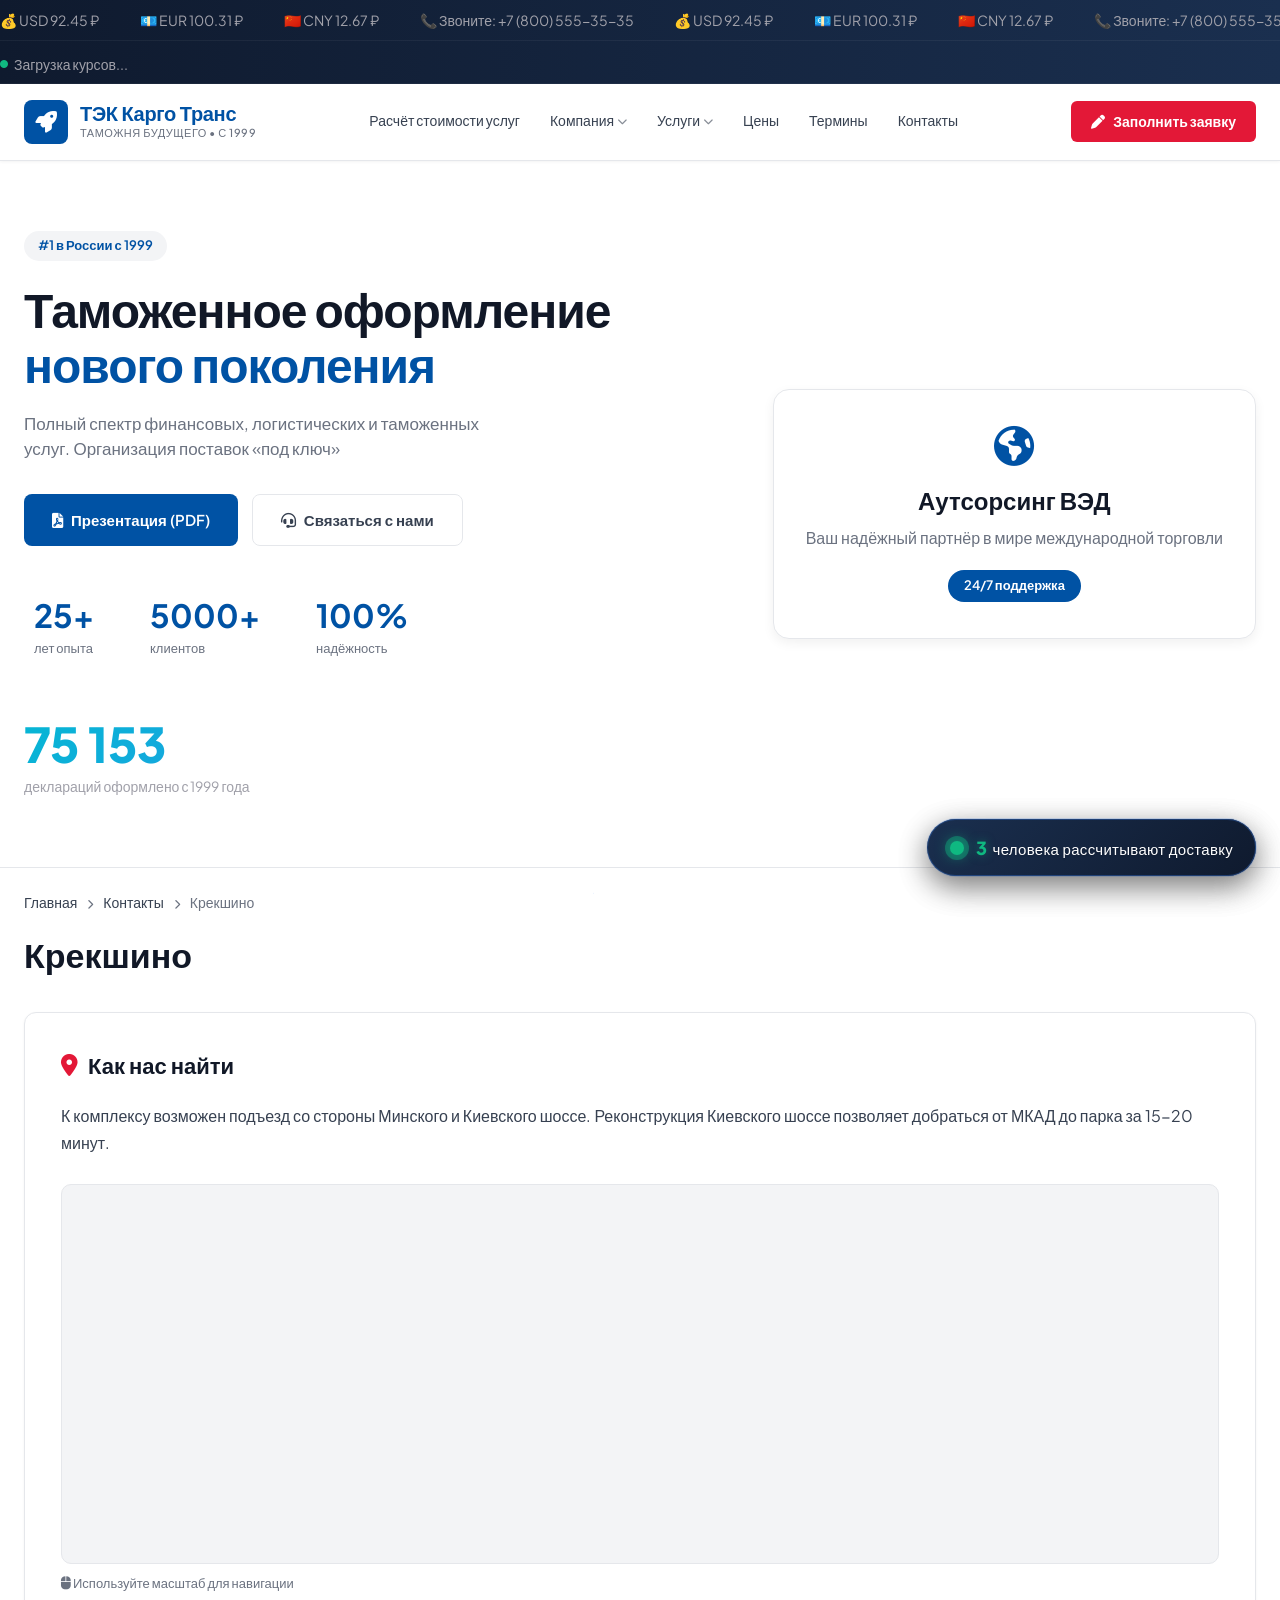
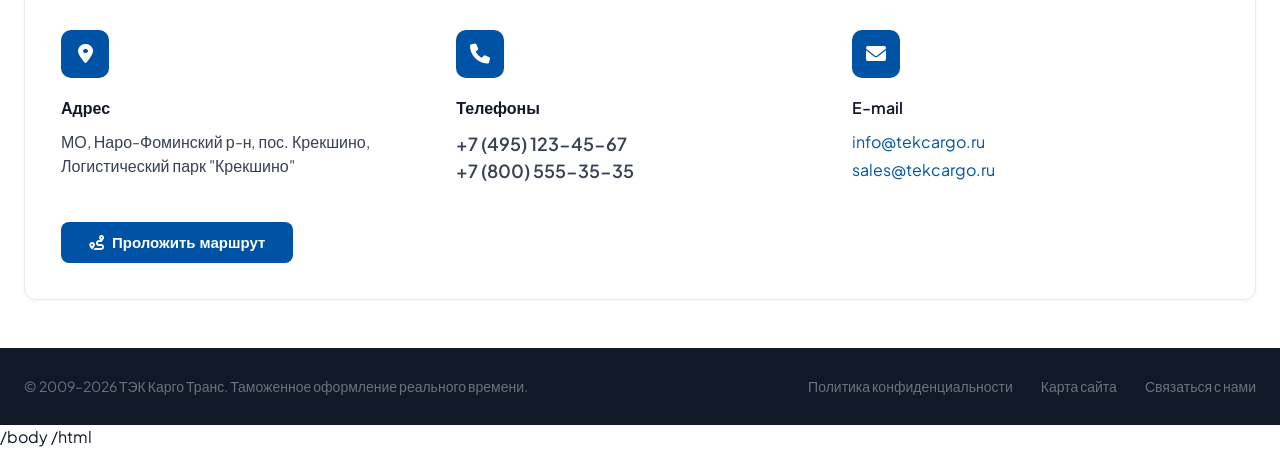
==== commit f49c8d53: "Add files via upload" ====
--- a/index.html
+++ b/index.html
@@ -1,6 +1,12 @@
 <!DOCTYPE html>
 <html lang="ru">
 <head>
+    <div class="ticker-wrapper">
+    <div class="ticker" id="currencyTicker">
+        <span class="ticker-item">💰 Загрузка курсов...</span>
+    </div>
+</div>
+
     <meta charset="UTF-8">
     <meta name="viewport" content="width=device-width, initial-scale=1.0">
     <title>ТЭК Карго Транс | Таможенное оформление 2026</title>
@@ -11,6 +17,13 @@
 </head>
 <body>
 
+    <!-- БЕГУЩАЯ СТРОКА С КУРСАМИ ВАЛЮТ -->
+<div class="ticker-wrapper">
+    <div class="ticker" id="currencyTicker">
+        <span class="ticker-item"><i class="fas fa-circle" style="color: #10b981; font-size: 8px;"></i> Загрузка курсов...</span>
+    </div>
+</div>
+
 <!-- ШАПКА (glassmorphism + неон) -->
 <header class="header">
     <div class="container header-inner">
@@ -36,9 +49,9 @@
                     </div>
                 </li>
                 <li class="nav-item dropdown">
-                    <a href="#" class="nav-link">Услуги <i class="fas fa-chevron-down"></i></a>
+                    <a href="#" class="nav-link"> Услуги <i class="fas fa-chevron-down"></i></a>
                     <div class="dropdown-menu dropdown-menu-wide">
-                        <a href="#">Аутсорсинг ВЭД</a>
+                        <a href="#" class="dropdown-item" data-page="outsourcing">Аутсорсинг ВЭД</a>
                         <a href="#">Международные перевозки</a>
                         <a href="#">Таможенный консалтинг</a>
                         <a href="#">Склад временного хранения</a>
@@ -49,7 +62,7 @@
                     </div>
                 </li>
                 <li class="nav-item"><a href="#" class="nav-link" data-page="prices">Цены</a></li>
-                <li class="nav-item"><a href="#" class="nav-link">Терминалы</a></li>
+                <li class="nav-item"><a href="#" class="nav-link" data-page="terms">Термины</a></li>
                 <li class="nav-item"><a href="#" class="nav-link" data-page="contacts">Контакты</a></li>
             </ul>
         </nav>
@@ -76,7 +89,7 @@
             </h1>
             <p class="hero-subtitle">
                 Полный спектр финансовых, логистических и таможенных услуг. 
-                Организация поставок «под ключ» с использованием AI-технологий.
+                Организация поставок «под ключ»
             </p>
             <div class="hero-buttons">
                 <a href="#" class="btn-primary">
@@ -133,7 +146,7 @@
 <footer class="footer">
     <div class="container footer-inner">
         <div class="footer-copyright">
-            © 1999–2026 ТЭК Карго Транс. Таможенное оформление будущего.
+            © 2009–2026 ТЭК Карго Транс. Таможенное оформление реального времени.
         </div>
         <div class="footer-links">
             <a href="#">Политика конфиденциальности</a>
@@ -156,6 +169,191 @@
 </div>
 
 <script>
+
+    // ===== 1. КУРСЫ ВАЛЮТ (ПРОСТОЙ И РАБОЧИЙ) =====
+    async function loadCurrencyRates() {
+        const ticker = document.getElementById('currencyTicker');
+        if (!ticker) return;
+        
+        try {
+            const response = await fetch('https://www.cbr-xml-daily.ru/daily_json.js');
+            const data = await response.json();
+            
+            const usd = data.Valute.USD.Value.toFixed(2);
+            const eur = data.Valute.EUR.Value.toFixed(2);
+            const cny = data.Valute.CNY.Value.toFixed(2);
+            
+            const prevUsd = data.Valute.USD.Previous;
+            const prevEur = data.Valute.EUR.Previous;
+            const prevCny = data.Valute.CNY.Previous;
+            
+            const usdUp = usd > prevUsd;
+            const eurUp = eur > prevEur;
+            const cnyUp = cny > prevCny;
+            
+            ticker.innerHTML = `
+                <span class="ticker-item"><i class="fas fa-dollar-sign"></i> USD <strong>${usd} ₽</strong> <span style="color: ${usdUp ? '#10b981' : '#ef4444'};">${usdUp ? '▲' : '▼'}</span></span>
+                <span class="ticker-item"><i class="fas fa-euro-sign"></i> EUR <strong>${eur} ₽</strong> <span style="color: ${eurUp ? '#10b981' : '#ef4444'};">${eurUp ? '▲' : '▼'}</span></span>
+                <span class="ticker-item"><i class="fas fa-yen-sign"></i> CNY <strong>${cny} ₽</strong> <span style="color: ${cnyUp ? '#10b981' : '#ef4444'};">${cnyUp ? '▲' : '▼'}</span></span>
+                <span class="ticker-item"><i class="fas fa-clock"></i> ${new Date().toLocaleTimeString('ru-RU')}</span>
+                <span class="ticker-item"><i class="fas fa-check-circle" style="color: #10b981;"></i> Таможня 24/7</span>
+                <span class="ticker-item"><i class="fas fa-truck"></i> Доставка из Китая</span>
+                <span class="ticker-item"><i class="fas fa-shield-alt"></i> Страхование</span>
+                <span class="ticker-item"><i class="fas fa-dollar-sign"></i> USD <strong>${usd} ₽</strong> <span style="color: ${usdUp ? '#10b981' : '#ef4444'};">${usdUp ? '▲' : '▼'}</span></span>
+                <span class="ticker-item"><i class="fas fa-euro-sign"></i> EUR <strong>${eur} ₽</strong> <span style="color: ${eurUp ? '#10b981' : '#ef4444'};">${eurUp ? '▲' : '▼'}</span></span>
+                <span class="ticker-item"><i class="fas fa-yen-sign"></i> CNY <strong>${cny} ₽</strong> <span style="color: ${cnyUp ? '#10b981' : '#ef4444'};">${cnyUp ? '▲' : '▼'}</span></span>
+                <span class="ticker-item"><i class="fas fa-clock"></i> ${new Date().toLocaleTimeString('ru-RU')}</span>
+                <span class="ticker-item"><i class="fas fa-check-circle" style="color: #10b981;"></i> Таможня 24/7</span>
+                <span class="ticker-item"><i class="fas fa-truck"></i> Доставка из Китая</span>
+                <span class="ticker-item"><i class="fas fa-shield-alt"></i> Страхование</span>
+            `;
+        } catch (error) {
+            console.error('Ошибка курсов:', error);
+            ticker.innerHTML = '<span class="ticker-item">💰 USD 92.45 ₽</span><span class="ticker-item">💶 EUR 100.31 ₽</span><span class="ticker-item">🇨🇳 CNY 12.67 ₽</span><span class="ticker-item">📞 Звоните: +7 (800) 555-35-35</span>'.repeat(3);
+        }
+    }
+
+    // ===== 2. ПЛАВАЮЩИЕ ЧАСТИЦЫ =====
+    function initParticles() {
+        if (document.getElementById('particlesCanvas')) return;
+        
+        const canvas = document.createElement('canvas');
+        canvas.id = 'particlesCanvas';
+        canvas.style.cssText = 'position:fixed;top:0;left:0;width:100%;height:100%;pointer-events:none;z-index:-1;';
+        document.body.prepend(canvas);
+        
+        const ctx = canvas.getContext('2d');
+        let width, height;
+        let particles = [];
+        
+        function resize() {
+            width = window.innerWidth;
+            height = window.innerHeight;
+            canvas.width = width;
+            canvas.height = height;
+            createParticles();
+        }
+        
+        function createParticles() {
+            const count = Math.min(Math.floor(width * height / 20000), 60);
+            particles = [];
+            for (let i = 0; i < count; i++) {
+                particles.push({
+                    x: Math.random() * width,
+                    y: Math.random() * height,
+                    r: Math.random() * 2 + 0.5,
+                    sx: (Math.random() - 0.5) * 0.2,
+                    sy: (Math.random() - 0.5) * 0.2,
+                    o: Math.random() * 0.3 + 0.1
+                });
+            }
+        }
+        
+        function draw() {
+            ctx.clearRect(0, 0, width, height);
+            particles.forEach(p => {
+                ctx.beginPath();
+                ctx.arc(p.x, p.y, p.r, 0, Math.PI * 2);
+                ctx.fillStyle = `rgba(59, 130, 246, ${p.o})`;
+                ctx.fill();
+                p.x += p.sx;
+                p.y += p.sy;
+                if (p.x < 0) p.x = width;
+                if (p.x > width) p.x = 0;
+                if (p.y < 0) p.y = height;
+                if (p.y > height) p.y = 0;
+            });
+            requestAnimationFrame(draw);
+        }
+        
+        resize();
+        draw();
+        window.addEventListener('resize', resize);
+    }
+
+    // ===== 3. ПАРАЛЛАКС =====
+    function initParallax() {
+        const hero = document.querySelector('.hero');
+        if (!hero) return;
+        
+        document.addEventListener('mousemove', function(e) {
+            const x = (window.innerWidth / 2 - e.pageX) / 60;
+            const y = (window.innerHeight / 2 - e.pageY) / 60;
+            hero.style.transform = `translate(${x}px, ${y}px)`;
+        });
+        
+        hero.addEventListener('mouseleave', function() {
+            hero.style.transform = 'translate(0, 0)';
+        });
+    }
+
+    // ===== 4. СЧЁТЧИК ДЕКЛАРАЦИЙ =====
+    function initCounter() {
+        const heroStats = document.querySelector('.hero-stats');
+        if (!heroStats || document.querySelector('.counter-section')) return;
+        
+        const html = `
+            <div class="counter-section">
+                <div class="counter-item">
+                    <div class="counter-number" id="declarationsCounter">0</div>
+                    <div class="counter-label">деклараций оформлено с 1999 года</div>
+                </div>
+            </div>
+        `;
+        heroStats.insertAdjacentHTML('afterend', html);
+        
+        const el = document.getElementById('declarationsCounter');
+        if (!el) return;
+        
+        const target = 127843;
+        let current = 0;
+        const step = Math.ceil(target / 80);
+        
+        const timer = setInterval(function() {
+            current += step;
+            if (current >= target) {
+                current = target;
+                clearInterval(timer);
+            }
+            el.textContent = current.toLocaleString('ru-RU');
+        }, 25);
+    }
+
+    // ===== 5. ПЛАШКА ОНЛАЙН =====
+    function initOnlineBadge() {
+        const el = document.getElementById('onlineCount');
+        if (!el) return;
+        
+        function update() {
+            el.textContent = Math.floor(Math.random() * 8) + 2;
+        }
+        update();
+        setInterval(update, 15000);
+    }
+
+    // ===== ЗАПУСК ВСЕГО =====
+    document.addEventListener('DOMContentLoaded', function() {
+        console.log('Запуск фич...');
+        
+        // Курсы валют
+        loadCurrencyRates();
+        setInterval(loadCurrencyRates, 300000);
+        
+        // Частицы
+        initParticles();
+        
+        // Параллакс и счётчик (с задержкой, чтобы DOM успел)
+        setTimeout(function() {
+            initParallax();
+            initCounter();
+        }, 200);
+        
+        // Онлайн
+        initOnlineBadge();
+        
+        console.log('Готово!');
+    });
+
     // ===== ДАННЫЕ ПРОЕКТОВ =====
     const projectsData = [
         {
@@ -238,6 +436,8 @@
 
     // ===== ФУНКЦИИ КОНТЕНТА =====
 
+
+
     function getCalculatorHTML() {
     return `
         <h1 class="page-title animate-fadeInUp">Расчёт стоимости услуг</h1>
@@ -506,6 +706,405 @@
         </div>
     `;
 }
+// ===== ДАННЫЕ ТЕРМИНОВ (7 ШТУК) =====
+const termsData = [
+    
+    {
+        number: '01',
+        title: 'Виды грузовых перевозок',
+        shortDesc: 'Водный, воздушный, железнодорожный и автомобильный транспорт.',
+        fullText: `
+            <p>К основным видам перевозок грузов относят грузоперевозки по воде, по воздуху, по суше. Каждый из указанных случаев может быть реализован определенным транспортным средством.</p>
+            <h4>🚢 Грузоперевозки водным видом транспорта</h4>
+            <p>Транспортные услуги в сфере морских и речных грузоперевозок – это наиболее экологически чистый вариант доставки грузов. Такой вид грузовых перевозок является приоритетным при обмене сырьём и товарами на международном уровне. Внутри страны развитию водной транспортировки грузов способствует природное богатство большими реками и каналами.</p>
+            <p>Важно отметить, что этот вид транспортных перевозок является наиболее сложным в организации. Он требует немалого количества энергетических и трудозатрат, является самым медленным из всех возможных вариантов. Но компенсацией служит обширность географии перевозок и очень низкая их стоимость.</p>
+            <h4>✈️ Перевозка грузов воздушным видом транспорта</h4>
+            <p>У грузоотправителей часто возникают ситуации, когда необходимо выполнить доставку за предельно короткий срок на дальние расстояния. В этом случае незаменим авиатранспорт. Данный вид грузоперевозки является самым дорогостоящим, но если сроки «поджимают», то лучше воспользоваться им.</p>
+            <h4>🚂 Доставка грузов железнодорожным видом транспорта</h4>
+            <p>Одна из самых протяженных в мире сетей железных дорог принадлежит России. Через нашу страну проходят кратчайшие транспортные маршруты между Европой и Азией. Неоспоримым преимуществом является возможность доставки крупногабаритных, негабаритных, массовых и особорежимных грузов. Этот вид грузоперевозок доступен в любое время года.</p>
+            <h4>🚛 Автотранспортные услуги</h4>
+            <p>Перевозка автомобильным транспортом в ряде случаев является наиболее выгодной. Такой вариант позволяет соединить два пункта «от отправителя – до получателя» без дополнительных погрузок/разгрузок, что уменьшает риск повреждения груза, увеличивает скорость перевозки, а также сокращает общую стоимость.</p>
+        `
+    },
+    {
+        number: '02',
+        title: 'Таможенный кодекс ЕАЭС',
+        shortDesc: 'Виды декларирования товаров согласно ст. 105 ТК ЕАЭС.',
+        fullText: `
+            <p>Таможенный кодекс Евразийского экономического союза (ЕАЭС) предусматривает следующие виды декларирования товаров (ст. 105 ТК ЕАЭС):</p>
+            <ul>
+                <li><strong>Декларация на товары</strong> — при помещении товаров под таможенные процедуры, за исключением таможенного транзита.</li>
+                <li><strong>Транзитная декларация</strong> — при помещении товаров под таможенную процедуру таможенного транзита.</li>
+                <li><strong>Пассажирская таможенная декларация</strong> — при декларировании товаров для личного пользования.</li>
+                <li><strong>Декларация на транспортное средство</strong> — при декларировании транспортных средств международной перевозки.</li>
+            </ul>
+        `
+    },
+    {
+        number: '03',
+        title: 'Инкотермс (Incoterms)',
+        shortDesc: 'Международные правила толкования торговых терминов.',
+        fullText: `
+            <p>Инкотермс (International commerce terms) – товарный знак Международной торговой палаты. Это свод правил с терминами, применяющийся в национальной и международной торговле.</p>
+            <p>11 терминов Инкотермс 2010 распределены на 2 группы:</p>
+            <h4>Правила для любого вида транспорта:</h4>
+            <ul>
+                <li><strong>EXW</strong> – Франко завод</li>
+                <li><strong>FCA</strong> – Франко перевозчик</li>
+                <li><strong>CPT</strong> – Перевозка оплачена до</li>
+                <li><strong>CIP</strong> – Перевозка и страхование оплачены до</li>
+                <li><strong>DAT</strong> – Поставка на терминале</li>
+                <li><strong>DAP</strong> – Поставка в месте назначения</li>
+                <li><strong>DDP</strong> – Поставка с оплатой пошлин</li>
+            </ul>
+            <h4>Правила для морского и речного транспорта:</h4>
+            <ul>
+                <li><strong>FAS</strong> – Свободно вдоль борта судна</li>
+                <li><strong>FOB</strong> – Свободно на борту</li>
+                <li><strong>CFR</strong> – Стоимость и фрахт</li>
+                <li><strong>CIF</strong> – Стоимость, страхование и фрахт</li>
+            </ul>
+        `
+    },
+    {
+        number: '04',
+        title: 'Классификатор условий поставки',
+        shortDesc: 'Коды и наименования условий поставки товаров.',
+        fullText: `
+            <table style="width:100%;border-collapse:collapse;">
+                <tr><th>Код</th><th>Наименование</th><th>Географический пункт</th></tr>
+                <tr><td>EXW</td><td>ФРАНКО-ЗАВОД</td><td>Местонахождение завода</td></tr>
+                <tr><td>FCA</td><td>ФРАНКО-ПЕРЕВОЗЧИК</td><td>Указанное место</td></tr>
+                <tr><td>FAS</td><td>СВОБОДНО ВДОЛЬ БОРТА СУДНА</td><td>Указанный порт погрузки</td></tr>
+                <tr><td>FOB</td><td>СВОБОДНО НА БОРТУ СУДНА</td><td>Указанный порт погрузки</td></tr>
+                <tr><td>CFR</td><td>СТОИМОСТЬ И ФРАХТ</td><td>Указанный порт назначения</td></tr>
+                <tr><td>CIF</td><td>СТОИМОСТЬ, СТРАХОВАНИЕ И ФРАХТ</td><td>Указанный порт назначения</td></tr>
+                <tr><td>CPT</td><td>ПЕРЕВОЗКА ОПЛАЧЕНА ДО</td><td>Указанное место назначения</td></tr>
+                <tr><td>CIP</td><td>ПЕРЕВОЗКА И СТРАХОВАНИЕ ОПЛАЧЕНЫ ДО</td><td>Указанное место назначения</td></tr>
+                <tr><td>DDP</td><td>ПОСТАВКА С ОПЛАТОЙ ПОШЛИНЫ</td><td>Указанное место назначения</td></tr>
+            </table>
+        `
+    },
+    {
+        number: '05',
+        title: 'Классификация опасных грузов',
+        shortDesc: 'Классы опасности грузов и веществ ADR / АДР.',
+        fullText: `
+            <p>ГОСТ 19433-88 определяет классы и классификацию опасных грузов и веществ.</p>
+            <ul>
+                <li><strong>1 класс</strong> — взрывчатые материалы (ВМ)</li>
+                <li><strong>2 класс</strong> — газы сжатые, сжиженные и растворенные под давлением</li>
+                <li><strong>3 класс</strong> — легковоспламеняющиеся жидкости (ЛВЖ)</li>
+                <li><strong>4 класс</strong> — легковоспламеняющиеся твердые грузы и вещества (ЛВТ); самовозгорающиеся (СВ); выделяющие воспламеняющиеся газы при взаимодействии с водой</li>
+                <li><strong>5 класс</strong> — окисляющие вещества (ОК) и органические пероксиды (ОП)</li>
+                <li><strong>6 класс</strong> — ядовитые вещества (ЯВ) и инфекционные грузы и вещества (ИВ)</li>
+                <li><strong>7 класс</strong> — радиоактивные материалы (РМ)</li>
+                <li><strong>8 класс</strong> — едкие и (или) коррозионные грузы и вещества (ЕК)</li>
+                <li><strong>9 класс</strong> — прочие опасные грузы и вещества</li>
+            </ul>
+        `
+    },
+    {
+        number: '06',
+        title: 'Классификатор таможенных режимов',
+        shortDesc: 'Виды таможенных процедур и их особенности.',
+        fullText: `
+            <p>Таможенная процедура — это выбранный декларантом способ пользования и распоряжения товарами на таможенной территории Таможенного союза и за её пределами.</p>
+            <p>Таможенный кодекс Таможенного союза в статье 202 предусмотрел 17 видов таможенных процедур:</p>
+            <ul>
+                <li>Выпуск для внутреннего потребления</li>
+                <li>Экспорт</li>
+                <li>Таможенный транзит</li>
+                <li>Таможенный склад</li>
+                <li>Переработка на таможенной территории</li>
+                <li>Переработка вне таможенной территории</li>
+                <li>Переработка для внутреннего потребления</li>
+                <li>Временный ввоз</li>
+                <li>Временный вывоз</li>
+                <li>Реимпорт</li>
+                <li>Реэкспорт</li>
+                <li>Беспошлинная торговля</li>
+                <li>Уничтожение</li>
+                <li>Отказ в пользу государства</li>
+                <li>Свободная таможенная зона</li>
+                <li>Свободный склад</li>
+                <li>Специальная таможенная процедура</li>
+            </ul>
+        `
+    },
+    {
+        number: '07',
+        title: 'Таможенные процедуры',
+        shortDesc: 'Полный перечень и описание таможенных процедур.',
+        fullText: `
+            <p>Понятие таможенной процедуры было введено таможенным кодексом Таможенного союза, ранее в таможенном законодательстве был термин таможенные режимы.</p>
+            <p>Декларант вынужден поместить перемещаемый через таможенную границу товар под одну из существующих таможенных процедур. Он вправе выбрать любую таможенную процедуру или изменить ее на иную, но с соблюдением ее условий.</p>
+            <p>Таможенный кодекс Таможенного союза в статье 202 предусмотрел 17 видов таможенных процедур. Подробное описание каждой процедуры доступно в соответствующем разделе.</p>
+        `
+    }
+];
+
+function attachTermEvents() {
+    document.querySelectorAll('.term-card').forEach(card => {
+        card.addEventListener('click', function(e) {
+            // Не открываем, если кликнули по кнопке
+            if (e.target.closest('.btn-read-term')) return;
+            const index = this.dataset.termIndex;
+            if (index !== undefined) openTermModal(parseInt(index));
+        });
+    });
+    
+    document.querySelectorAll('.btn-read-term').forEach(btn => {
+        btn.addEventListener('click', function(e) {
+            e.stopPropagation();
+            const card = this.closest('.term-card');
+            if (card) {
+                const index = card.dataset.termIndex;
+                if (index !== undefined) openTermModal(parseInt(index));
+            }
+        });
+    });
+}
+
+function openTermModal(index) {
+    const term = termsData[index];
+    if (!term) return;  // ← исправлено: было if (term) return;
+    
+    const modal = document.getElementById('projectModal');
+    modal.querySelector('.modal-title').textContent = term.title;
+    modal.querySelector('.modal-body').innerHTML = `
+        <div class="term-modal-content">
+            ${term.fullText}
+        </div>
+        <button class="btn-close-modal" onclick="closeModal()">
+            <i class="fas fa-arrow-left"></i> Назад к терминам
+        </button>
+    `;
+    modal.classList.add('active');
+    document.body.style.overflow = 'hidden';
+}
+
+function getTermsHTML() {
+    let html = '<h1 class="page-title animate-fadeInUp">Термины ВЭД</h1><div class="terms-grid">';
+    termsData.forEach((term, index) => {
+        html += `
+            <div class="term-card animate-fadeInUp" style="animation-delay: ${index * 0.05}s;" data-term-index="${index}">
+                <span class="term-number">${term.number}</span>
+                <h3 class="term-title">${term.title}</h3>
+                <p class="term-short">${term.shortDesc}</p>
+                <button class="btn-read-term">
+                    <i class="fas fa-book-open"></i> Читать
+                </button>
+            </div>
+        `;
+    });
+    html += '</div>';
+    return html;
+}
+
+function getOutsourcingHTML() {
+    return `
+        <!-- Хлебные крошки -->
+        <div class="breadcrumbs">
+            <a href="#" data-page="contacts">Главная</a>
+            <i class="fas fa-chevron-right"></i>
+            <a href="#">Услуги</a>
+            <i class="fas fa-chevron-right"></i>
+            <span>Аутсорсинг ВЭД</span>
+        </div>
+        
+        <!-- Заголовок и кнопка -->
+        <div class="outsourcing-header animate-fadeInUp">
+            <h1 class="page-title">Аутсорсинг ВЭД</h1>
+            <p class="outsourcing-subtitle">
+                Предоставляем импортёрам и поставщикам в России полный спектр финансовых, 
+                логистических, таможенных услуг. Специализируемся на организации поставок 
+                товаров «под ключ» с 1999 года.
+            </p>
+            <a href="#" class="btn-primary" data-page="calculator">
+                <i class="fas fa-pen"></i> Заполнить заявку
+            </a>
+        </div>
+        
+        <!-- Преимущества (7 карточек) -->
+        <div class="advantages-section animate-fadeInUp" style="animation-delay: 0.1s;">
+            <h2 class="section-title">Преимущества</h2>
+            <div class="advantages-grid">
+                <div class="advantage-card">
+                    <i class="fas fa-calendar-check"></i>
+                    <p>Более 25-ти лет успешных лет на рынке таможенных услуг</p>
+                </div>
+                <div class="advantage-card">
+                    <i class="fas fa-user-check"></i>
+                    <p>Индивидуальный подход к каждому клиенту</p>
+                </div>
+                <div class="advantage-card">
+                    <i class="fas fa-warehouse"></i>
+                    <p>СВХ, ТС, Маркировка ЧЗ</p>
+                </div>
+                <div class="advantage-card">
+                    <i class="fas fa-file-signature"></i>
+                    <p>Многолетний опыт таможенных операций и декларирования</p>
+                </div>
+                <div class="advantage-card">
+                    <i class="fas fa-comments"></i>
+                    <p>Ответы и решения на все вопросы</p>
+                </div>
+                <div class="advantage-card">
+                    <i class="fas fa-truck"></i>
+                    <p>Автомобильные, морские, ж/д перевозки</p>
+                </div>
+                <div class="advantage-card">
+                    <i class="fas fa-gavel"></i>
+                    <p>Представление интересов клиента в таможенных и судебных органах</p>
+                </div>
+            </div>
+        </div>
+        
+        <!-- Основной текст -->
+        <div class="content-card animate-fadeInUp" style="animation-delay: 0.15s;">
+            <p class="outsourcing-text">
+                <strong>Аутсорсинг ВЭД</strong> представляет собой передачу части связанных с 
+                внешнеэкономической деятельностью процессов специалистам компании, что позволяет 
+                передать ответственность за управление внешнеэкономическими операциями профессионалам, 
+                которые оказывают не только техническое, но и юридическое сопровождение сделок.
+            </p>
+            <p class="outsourcing-text">
+                Наша компания предлагает услуги по аутсорсингу внешнеэкономической деятельности (ВЭД). 
+                Мы поможем оптимизировать ваши бизнес-процессы и повысить эффективность работы на 
+                международных и внутренних рынках. Предоставляем импортерам и поставщикам в России 
+                полный спектр финансовых, логистических и таможенных услуг. Специализируемся на 
+                организации поставок «под ключ» с 1999 года.
+            </p>
+        </div>
+        
+        <!-- Комплекс услуг -->
+        <div class="content-card animate-fadeInUp" style="animation-delay: 0.2s;">
+            <h3 class="card-heading">
+                <i class="fas fa-list-check"></i> 
+                В рамках оказания услуги Аутсорсинг ВЭД, мы предлагаем комплекс услуг:
+            </h3>
+            <ul class="services-list">
+                <li><i class="fas fa-check-circle"></i> организуем и проведём переговоры с зарубежными производителями;</li>
+                <li><i class="fas fa-check-circle"></i> поможем в составлении и заключении внешнеторговых контрактов с поставщиками;</li>
+                <li><i class="fas fa-check-circle"></i> осуществим финансовые операции по договорам;</li>
+                <li><i class="fas fa-check-circle"></i> поможем пройти валютный контроль;</li>
+                <li><i class="fas fa-check-circle"></i> доставим товары на склады из любой точки мира;</li>
+                <li><i class="fas fa-check-circle"></i> окажем складские услуги;</li>
+                <li><i class="fas fa-check-circle"></i> окажем транспортно-экспедиционное обслуживание, как на территории РФ, так и международные перевозки;</li>
+                <li><i class="fas fa-check-circle"></i> оформим и передадим в соответствующие органы необходимые документы;</li>
+                <li><i class="fas fa-check-circle"></i> выполним маркировку товара в системе «Честный знак»;</li>
+                <li><i class="fas fa-check-circle"></i> оплатим таможенные платежи;</li>
+                <li><i class="fas fa-check-circle"></i> окажем юридическое сопровождение ВЭД.</li>
+            </ul>
+            <p class="outsourcing-footer">
+                Мы будем рады стать вашим надёжным партнёром в сфере ВЭД и помочь вам достичь новых высот в бизнесе.
+            </p>
+        </div>
+        
+        <!-- Типы контрактов -->
+        <div class="content-card animate-fadeInUp" style="animation-delay: 0.25s;">
+            <h3 class="card-heading"><i class="fas fa-file-contract"></i> Типы контрактов:</h3>
+            <div class="contract-types">
+                <div class="contract-item">
+                    <div class="contract-icon"><i class="fas fa-globe"></i></div>
+                    <div class="contract-content">
+                        <h4>Внешнеторговый (импорт, экспорт)</h4>
+                        <p>Возможны колебания из-за валютных курсов.</p>
+                    </div>
+                </div>
+                <div class="contract-item">
+                    <div class="contract-icon"><i class="fas fa-file-invoice"></i></div>
+                    <div class="contract-content">
+                        <h4>Классический договор поставки</h4>
+                        <p>Затраты выставляются по фактическим расходам плюс наценка.</p>
+                    </div>
+                </div>
+                <div class="contract-item">
+                    <div class="contract-icon"><i class="fas fa-handshake"></i></div>
+                    <div class="contract-content">
+                        <h4>Агентский договор</h4>
+                        <p>Все счета выставляются 1:1 плюс агентское вознаграждение.</p>
+                    </div>
+                </div>
+            </div>
+        </div>
+        
+        <!-- Обзор основных процессов -->
+        <div class="content-card animate-fadeInUp" style="animation-delay: 0.3s;">
+            <h3 class="card-heading"><i class="fas fa-diagram-project"></i> Обзор основных процессов</h3>
+            <div class="process-timeline">
+                <div class="process-step">
+                    <div class="step-number">1</div>
+                    <div class="step-content">
+                        <p>Заказчик выбирает товар за рубежом и находит поставщика в любой стране.</p>
+                    </div>
+                </div>
+                <div class="process-arrow"><i class="fas fa-arrow-down"></i></div>
+                
+                <div class="process-step">
+                    <div class="step-number">2</div>
+                    <div class="step-content">
+                        <p>Предоставляет информацию о товаре, условиях поставки и оплате.</p>
+                    </div>
+                </div>
+                <div class="process-arrow"><i class="fas fa-arrow-down"></i></div>
+                
+                <div class="process-step">
+                    <div class="step-number">3</div>
+                    <div class="step-content">
+                        <p>Расчёт бюджета и согласование с заказчиком.</p>
+                    </div>
+                </div>
+                <div class="process-arrow"><i class="fas fa-arrow-down"></i></div>
+                
+                <div class="process-step">
+                    <div class="step-number">4</div>
+                    <div class="step-content">
+                        <p>Заключение контракта с зарубежным поставщиком.</p>
+                    </div>
+                </div>
+                <div class="process-arrow"><i class="fas fa-arrow-down"></i></div>
+                
+                <div class="process-step">
+                    <div class="step-number">5</div>
+                    <div class="step-content">
+                        <p>Перевод средств и покупка товара.</p>
+                    </div>
+                </div>
+                <div class="process-arrow"><i class="fas fa-arrow-down"></i></div>
+                
+                <div class="process-step">
+                    <div class="step-number">6</div>
+                    <div class="step-content">
+                        <p>Таможенное оформление, электронное декларирование.</p>
+                    </div>
+                </div>
+                <div class="process-arrow"><i class="fas fa-arrow-down"></i></div>
+                
+                <div class="process-step">
+                    <div class="step-number">7</div>
+                    <div class="step-content">
+                        <p>Выпущенный для внутреннего потребления товар доставляется на склад заказчика.</p>
+                    </div>
+                </div>
+            </div>
+        </div>
+        
+        <!-- Документы -->
+        <div class="content-card animate-fadeInUp" style="animation-delay: 0.35s;">
+            <h3 class="card-heading"><i class="fas fa-folder-open"></i> Документы, которые могут потребоваться</h3>
+            <ul class="docs-list">
+                <li><i class="fas fa-file-alt"></i> Коммерческие документы: контракт, спецификация, инвойс</li>
+                <li><i class="fas fa-certificate"></i> Разрешительные документы, необходимые для ввоза/вывоза товара</li>
+                <li><i class="fas fa-truck-loading"></i> Транспортные (перевозочные) документы: транспортная накладная, упаковочный лист</li>
+                <li><i class="fas fa-clipboard-check"></i> Документы, подтверждающие характеристики товара</li>
+                <li><i class="fas fa-globe-americas"></i> Документы о происхождении товара</li>
+                <li><i class="fas fa-balance-scale"></i> И другие документы, в соответствии с действующим таможенным законодательством ЕАЭС</li>
+            </ul>
+        </div>
+    `;
+}
 
     function getContactsHTML() {
         return `
@@ -614,6 +1213,22 @@
         document.body.style.overflow = '';
         
         switch(page) {
+
+case 'outsourcing':
+    mainContent.innerHTML = getOutsourcingHTML();
+    heroSection.style.display = 'none';
+    breadcrumbsContainer.style.display = 'none'; // хлебные крошки уже внутри
+    break;
+
+case 'terms':
+    mainContent.innerHTML = getTermsHTML();
+    if (heroSection) heroSection.style.display = 'none';
+    breadcrumbsContainer.style.display = 'block';
+    breadParent.textContent = 'Справочник';
+    breadCurrent.textContent = 'Термины ВЭД';
+    setTimeout(() => attachTermEvents(), 50);  // ← исправлено
+    break;
+
             case 'calculator':
     mainContent.innerHTML = getCalculatorHTML();
     if (heroSection) heroSection.style.display = 'none';
@@ -630,7 +1245,7 @@
     if (breadParent) breadParent.textContent = 'Услуги';
     if (breadCurrent) breadCurrent.textContent = 'Цены';
     break;
-    
+
             case 'contacts':
                 mainContent.innerHTML = getContactsHTML();
                 if (heroSection) heroSection.style.display = 'block';
@@ -798,5 +1413,16 @@
     });
 </script>
 
+<!-- ПЛАШКА СЕЙЧАС ОНЛАЙН -->
+<div class="online-badge" id="onlineBadge">
+    <span class="online-dot"></span>
+    <span class="online-text"><span id="onlineCount">3</span> человека рассчитывают доставку</span>
+</div>
+
+<div class="online-badge" id="onlineBadge">
+    <span class="online-dot"></span>
+    <span class="online-text"><span id="onlineCount">3</span> человека рассчитывают доставку</span>
+</div>
+
 /body
 /html
--- a/style.css
+++ b/style.css
@@ -1959,4 +1959,636 @@
 .digest-card:active {
     transform: translateY(-5px) scale(0.99);
     transition: all 0.1s ease;
+}
+/* Бегущая строка */
+.ticker-wrapper {
+    background: linear-gradient(90deg, #0f1a2e, #1a2f4f);
+    padding: 8px 0;
+    overflow: hidden;
+    border-bottom: 1px solid rgba(255,255,255,0.05);
+}
+
+.ticker {
+    display: inline-block;
+    white-space: nowrap;
+    animation: tickerScroll 40s linear infinite;
+    color: #a1a1aa;
+    font-size: 14px;
+}
+
+.ticker:hover {
+    animation-play-state: paused;
+}
+
+.ticker-item {
+    display: inline-flex;
+    align-items: center;
+    gap: 6px;
+    margin-right: 40px;
+}
+
+@keyframes tickerScroll {
+    0% { transform: translateX(0); }
+    100% { transform: translateX(-50%); }
+}
+
+/* Счётчик */
+.counter-section {
+    margin-top: 30px;
+    padding-top: 20px;
+    border-top: 1px solid rgba(255,255,255,0.1);
+}
+
+.counter-number {
+    font-size: 48px;
+    font-weight: 800;
+    background: linear-gradient(135deg, #06b6d4, #3b82f6);
+    -webkit-background-clip: text;
+    -webkit-text-fill-color: transparent;
+    line-height: 1.2;
+}
+
+.counter-label {
+    font-size: 14px;
+    color: #a1a1aa;
+}
+
+/* Плашка онлайн */
+.online-badge {
+    position: fixed;
+    bottom: 24px;
+    right: 24px;
+    background: rgba(20, 20, 30, 0.8);
+    backdrop-filter: blur(12px);
+    padding: 12px 20px;
+    border-radius: 40px;
+    border: 1px solid rgba(255,255,255,0.08);
+    display: flex;
+    align-items: center;
+    gap: 12px;
+    z-index: 999;
+}
+
+.online-dot {
+    width: 12px;
+    height: 12px;
+    background: #10b981;
+    border-radius: 50%;
+    position: relative;
+}
+
+.online-dot::after {
+    content: '';
+    position: absolute;
+    top: -4px;
+    left: -4px;
+    width: 20px;
+    height: 20px;
+    border-radius: 50%;
+    background: rgba(16, 185, 129, 0.3);
+    animation: onlinePing 1.5s infinite;
+}
+
+@keyframes onlinePing {
+    0% { transform: scale(1); opacity: 0.8; }
+    100% { transform: scale(1.8); opacity: 0; }
+}
+
+/* ===== ПЛАВАЮЩИЕ ЧАСТИЦЫ ===== */
+#particlesCanvas {
+    position: fixed;
+    top: 0;
+    left: 0;
+    width: 100%;
+    height: 100%;
+    pointer-events: none;
+    z-index: -1;
+}
+
+/* ===== ПУЛЬСИРУЮЩИЙ ЛОГОТИП ===== */
+.logo-icon {
+    animation: logoPulse 3s ease-in-out infinite;
+}
+
+@keyframes logoPulse {
+    0%, 100% {
+        box-shadow: 0 0 0 0 rgba(0, 82, 164, 0.4);
+        transform: scale(1);
+    }
+    50% {
+        box-shadow: 0 0 20px 5px rgba(0, 82, 164, 0.3);
+        transform: scale(1.03);
+    }
+}
+
+/* ===== ПЛАШКА ОНЛАЙН (НОВЫЙ ДИЗАЙН) ===== */
+.online-badge {
+    position: fixed;
+    bottom: 24px;
+    right: 24px;
+    background: linear-gradient(135deg, #1a2f4f, #0f1a2e);
+    backdrop-filter: blur(12px);
+    padding: 14px 22px;
+    border-radius: 50px;
+    border: 1px solid rgba(59, 130, 246, 0.3);
+    box-shadow: 0 10px 30px rgba(0, 0, 0, 0.3), 0 0 0 1px rgba(59, 130, 246, 0.1);
+    display: flex;
+    align-items: center;
+    gap: 12px;
+    z-index: 999;
+    animation: badgeSlideIn 0.5s ease-out;
+}
+
+.online-badge:hover {
+    transform: scale(1.02);
+    box-shadow: 0 15px 40px rgba(0, 0, 0, 0.4), 0 0 20px rgba(59, 130, 246, 0.2);
+    transition: all 0.3s ease;
+}
+
+@keyframes badgeSlideIn {
+    from {
+        opacity: 0;
+        transform: translateX(40px);
+    }
+    to {
+        opacity: 1;
+        transform: translateX(0);
+    }
+}
+
+.online-dot {
+    width: 14px;
+    height: 14px;
+    background: #10b981;
+    border-radius: 50%;
+    position: relative;
+    box-shadow: 0 0 15px #10b981;
+}
+
+.online-dot::after {
+    content: '';
+    position: absolute;
+    top: -5px;
+    left: -5px;
+    width: 24px;
+    height: 24px;
+    border-radius: 50%;
+    background: rgba(16, 185, 129, 0.4);
+    animation: onlinePing 1.8s ease-in-out infinite;
+}
+
+@keyframes onlinePing {
+    0% { transform: scale(1); opacity: 0.6; }
+    100% { transform: scale(2); opacity: 0; }
+}
+
+.online-text {
+    color: #ffffff;
+    font-weight: 500;
+    font-size: 15px;
+    letter-spacing: 0.3px;
+    text-shadow: 0 1px 2px rgba(0,0,0,0.2);
+}
+
+#onlineCount {
+    font-weight: 800;
+    font-size: 18px;
+    color: #10b981;
+    margin-right: 2px;
+    text-shadow: 0 0 10px rgba(16, 185, 129, 0.5);
+}
+
+/* ===== АНИМАЦИЯ ЗАГРУЗКИ СТРАНИЦ ===== */
+#mainContent {
+    transition: opacity 0.3s ease, transform 0.3s ease;
+}
+
+.page-transition {
+    opacity: 0;
+    transform: translateY(10px);
+}
+
+.page-transition-active {
+    opacity: 1;
+    transform: translateY(0);
+}
+
+/* ===== ПАРАЛЛАКС ДЛЯ ГЕРОЯ ===== */
+.hero {
+    transition: transform 0.1s ease-out;
+    will-change: transform;
+}
+
+/* ===== СЧЁТЧИК ДЕКЛАРАЦИЙ ===== */
+.counter-section {
+    margin-top: 20px;
+    padding-top: 20px;
+    border-top: 1px solid var(--border-light);
+}
+
+.counter-item {
+    text-align: center;
+}
+
+.counter-number {
+    font-size: 42px;
+    font-weight: 800;
+    background: linear-gradient(135deg, var(--primary-cyan), var(--primary-blue));
+    -webkit-background-clip: text;
+    -webkit-text-fill-color: transparent;
+    line-height: 1.2;
+}
+
+.counter-label {
+    font-size: 14px;
+    color: var(--text-muted);
+    margin-top: 4px;
+}
+/* Плавные переходы для контента */
+#mainContent {
+    transition: opacity 0.25s ease, transform 0.25s ease;
+    opacity: 1;
+    transform: translateY(0);
+}
+
+/* Счётчик деклараций */
+.counter-section {
+    margin-top: 30px;
+    padding-top: 20px;
+    border-top: 1px solid rgba(255,255,255,0.1);
+}
+
+.counter-item {
+    text-align: left;
+}
+
+.counter-number {
+    font-size: 48px;
+    font-weight: 800;
+    background: linear-gradient(135deg, #06b6d4, #3b82f6);
+    -webkit-background-clip: text;
+    -webkit-text-fill-color: transparent;
+    background-clip: text;
+    line-height: 1.2;
+}
+
+.counter-label {
+    font-size: 14px;
+    color: #a1a1aa;
+    margin-top: 4px;
+}
+/* ===== СЕТКА ТЕРМИНОВ ===== */
+.terms-grid {
+    display: grid;
+    grid-template-columns: repeat(3, 1fr);
+    gap: 30px;
+    margin-bottom: 60px;
+}
+
+.term-card {
+    background: var(--white);
+    border-radius: 16px;
+    padding: 28px 24px;
+    border: 1px solid var(--gray-200);
+    transition: all 0.3s cubic-bezier(0.4, 0, 0.2, 1);
+    cursor: pointer;
+    display: flex;
+    flex-direction: column;
+    position: relative;
+    overflow: hidden;
+}
+
+.term-card:hover {
+    transform: translateY(-8px);
+    box-shadow: 0 20px 30px rgba(0, 82, 164, 0.12);
+    border-color: var(--primary-blue);
+}
+
+.term-number {
+    font-size: 42px;
+    font-weight: 800;
+    color: var(--primary-blue);
+    opacity: 0.15;
+    position: absolute;
+    bottom: 10px;
+    right: 20px;
+    line-height: 1;
+}
+
+.term-card:hover .term-number {
+    opacity: 0.25;
+    transition: opacity 0.3s ease;
+}
+
+.term-title {
+    font-size: 20px;
+    font-weight: 700;
+    color: var(--primary-dark);
+    margin-bottom: 12px;
+    line-height: 1.3;
+    position: relative;
+    z-index: 1;
+}
+
+.term-short {
+    color: var(--text-muted);
+    font-size: 14px;
+    margin-bottom: 24px;
+    flex: 1;
+    position: relative;
+    z-index: 1;
+}
+
+.btn-read-term {
+    background: transparent;
+    color: var(--primary-blue);
+    border: 1px solid var(--primary-blue);
+    padding: 10px 16px;
+    border-radius: 8px;
+    font-weight: 500;
+    font-size: 14px;
+    cursor: pointer;
+    display: flex;
+    align-items: center;
+    justify-content: center;
+    gap: 8px;
+    transition: all 0.3s ease;
+    margin-top: auto;
+    position: relative;
+    z-index: 1;
+}
+
+.btn-read-term:hover {
+    background: var(--primary-blue);
+    color: white;
+}
+
+.term-modal-content {
+    line-height: 1.8;
+}
+
+.term-modal-content h4 {
+    margin-top: 20px;
+    margin-bottom: 10px;
+    color: var(--primary-dark);
+}
+
+.term-modal-content ul,
+.term-modal-content ol {
+    padding-left: 20px;
+    margin-bottom: 15px;
+}
+
+.term-modal-content li {
+    margin-bottom: 5px;
+}
+
+.term-modal-content table {
+    width: 100%;
+    border-collapse: collapse;
+    margin: 15px 0;
+}
+
+.term-modal-content th,
+.term-modal-content td {
+    border: 1px solid var(--gray-200);
+    padding: 8px 12px;
+    text-align: left;
+}
+
+.term-modal-content th {
+    background: var(--primary-blue);
+    color: white;
+}
+
+/* Адаптив */
+@media (max-width: 1024px) {
+    .terms-grid {
+        grid-template-columns: repeat(2, 1fr);
+    }
+}
+
+@media (max-width: 640px) {
+    .terms-grid {
+        grid-template-columns: 1fr;
+    }
+}
+
+// ===== Стили и цвета шапки Услуги =====
+/* ===== АУТСОРСИНГ ВЭД ===== */
+.outsourcing-header {
+    margin-bottom: 40px;
+}
+
+.outsourcing-subtitle {
+    font-size: 18px;
+    color: var(--text-secondary);
+    margin-bottom: 24px;
+    max-width: 800px;
+    line-height: 1.6;
+}
+
+/* Сетка преимуществ */
+.advantages-section {
+    margin-bottom: 30px;
+}
+
+.advantages-grid {
+    display: grid;
+    grid-template-columns: repeat(4, 1fr);
+    gap: 20px;
+}
+
+.advantage-card {
+    background: var(--white);
+    border-radius: 16px;
+    padding: 24px 20px;
+    border: 1px solid var(--gray-200);
+    transition: all 0.3s ease;
+    text-align: center;
+}
+
+.advantage-card:hover {
+    transform: translateY(-5px);
+    box-shadow: 0 15px 30px rgba(0, 82, 164, 0.1);
+    border-color: var(--primary-blue);
+}
+
+.advantage-card i {
+    font-size: 32px;
+    color: var(--primary-blue);
+    margin-bottom: 16px;
+}
+
+.advantage-card p {
+    font-size: 14px;
+    font-weight: 500;
+    color: var(--text-dark);
+    line-height: 1.4;
+}
+
+/* Текст */
+.outsourcing-text {
+    font-size: 16px;
+    line-height: 1.7;
+    color: var(--text-secondary);
+    margin-bottom: 16px;
+}
+
+.outsourcing-footer {
+    margin-top: 24px;
+    font-size: 16px;
+    font-weight: 500;
+    color: var(--primary-dark);
+}
+
+/* Список услуг */
+.services-list {
+    list-style: none;
+    display: grid;
+    grid-template-columns: repeat(2, 1fr);
+    gap: 12px 20px;
+}
+
+.services-list li {
+    display: flex;
+    align-items: flex-start;
+    gap: 10px;
+    font-size: 15px;
+    color: var(--text-secondary);
+}
+
+.services-list i {
+    color: var(--primary-blue);
+    font-size: 18px;
+    margin-top: 2px;
+}
+
+/* Типы контрактов */
+.contract-types {
+    display: grid;
+    grid-template-columns: repeat(3, 1fr);
+    gap: 24px;
+}
+
+.contract-item {
+    display: flex;
+    gap: 16px;
+    padding: 20px;
+    background: var(--gray-50);
+    border-radius: 16px;
+    transition: all 0.3s ease;
+}
+
+.contract-item:hover {
+    background: var(--white);
+    box-shadow: 0 10px 25px rgba(0, 0, 0, 0.05);
+}
+
+.contract-icon {
+    width: 50px;
+    height: 50px;
+    background: var(--primary-blue);
+    border-radius: 12px;
+    display: flex;
+    align-items: center;
+    justify-content: center;
+    color: white;
+    font-size: 22px;
+    flex-shrink: 0;
+}
+
+.contract-content h4 {
+    font-size: 16px;
+    font-weight: 700;
+    color: var(--primary-dark);
+    margin-bottom: 6px;
+}
+
+.contract-content p {
+    font-size: 14px;
+    color: var(--text-muted);
+}
+
+/* Процесс (таймлайн) */
+.process-timeline {
+    max-width: 600px;
+}
+
+.process-step {
+    display: flex;
+    gap: 20px;
+    padding: 16px 0;
+}
+
+.step-number {
+    width: 40px;
+    height: 40px;
+    background: linear-gradient(135deg, var(--primary-blue), var(--primary-purple));
+    border-radius: 50%;
+    display: flex;
+    align-items: center;
+    justify-content: center;
+    color: white;
+    font-weight: 700;
+    font-size: 18px;
+    flex-shrink: 0;
+}
+
+.step-content p {
+    font-size: 15px;
+    color: var(--text-secondary);
+    padding-top: 8px;
+}
+
+.process-arrow {
+    margin-left: 20px;
+    color: var(--primary-blue);
+    font-size: 14px;
+}
+
+/* Список документов */
+.docs-list {
+    list-style: none;
+}
+
+.docs-list li {
+    display: flex;
+    align-items: center;
+    gap: 12px;
+    padding: 12px 0;
+    border-bottom: 1px solid var(--gray-200);
+    font-size: 15px;
+    color: var(--text-secondary);
+}
+
+.docs-list li:last-child {
+    border-bottom: none;
+}
+
+.docs-list i {
+    color: var(--accent-red);
+    font-size: 18px;
+    width: 24px;
+}
+
+/* Адаптив */
+@media (max-width: 1024px) {
+    .advantages-grid {
+        grid-template-columns: repeat(2, 1fr);
+    }
+    
+    .services-list {
+        grid-template-columns: 1fr;
+    }
+    
+    .contract-types {
+        grid-template-columns: 1fr;
+    }
+}
+
+@media (max-width: 768px) {
+    .advantages-grid {
+        grid-template-columns: 1fr;
+    }
 }
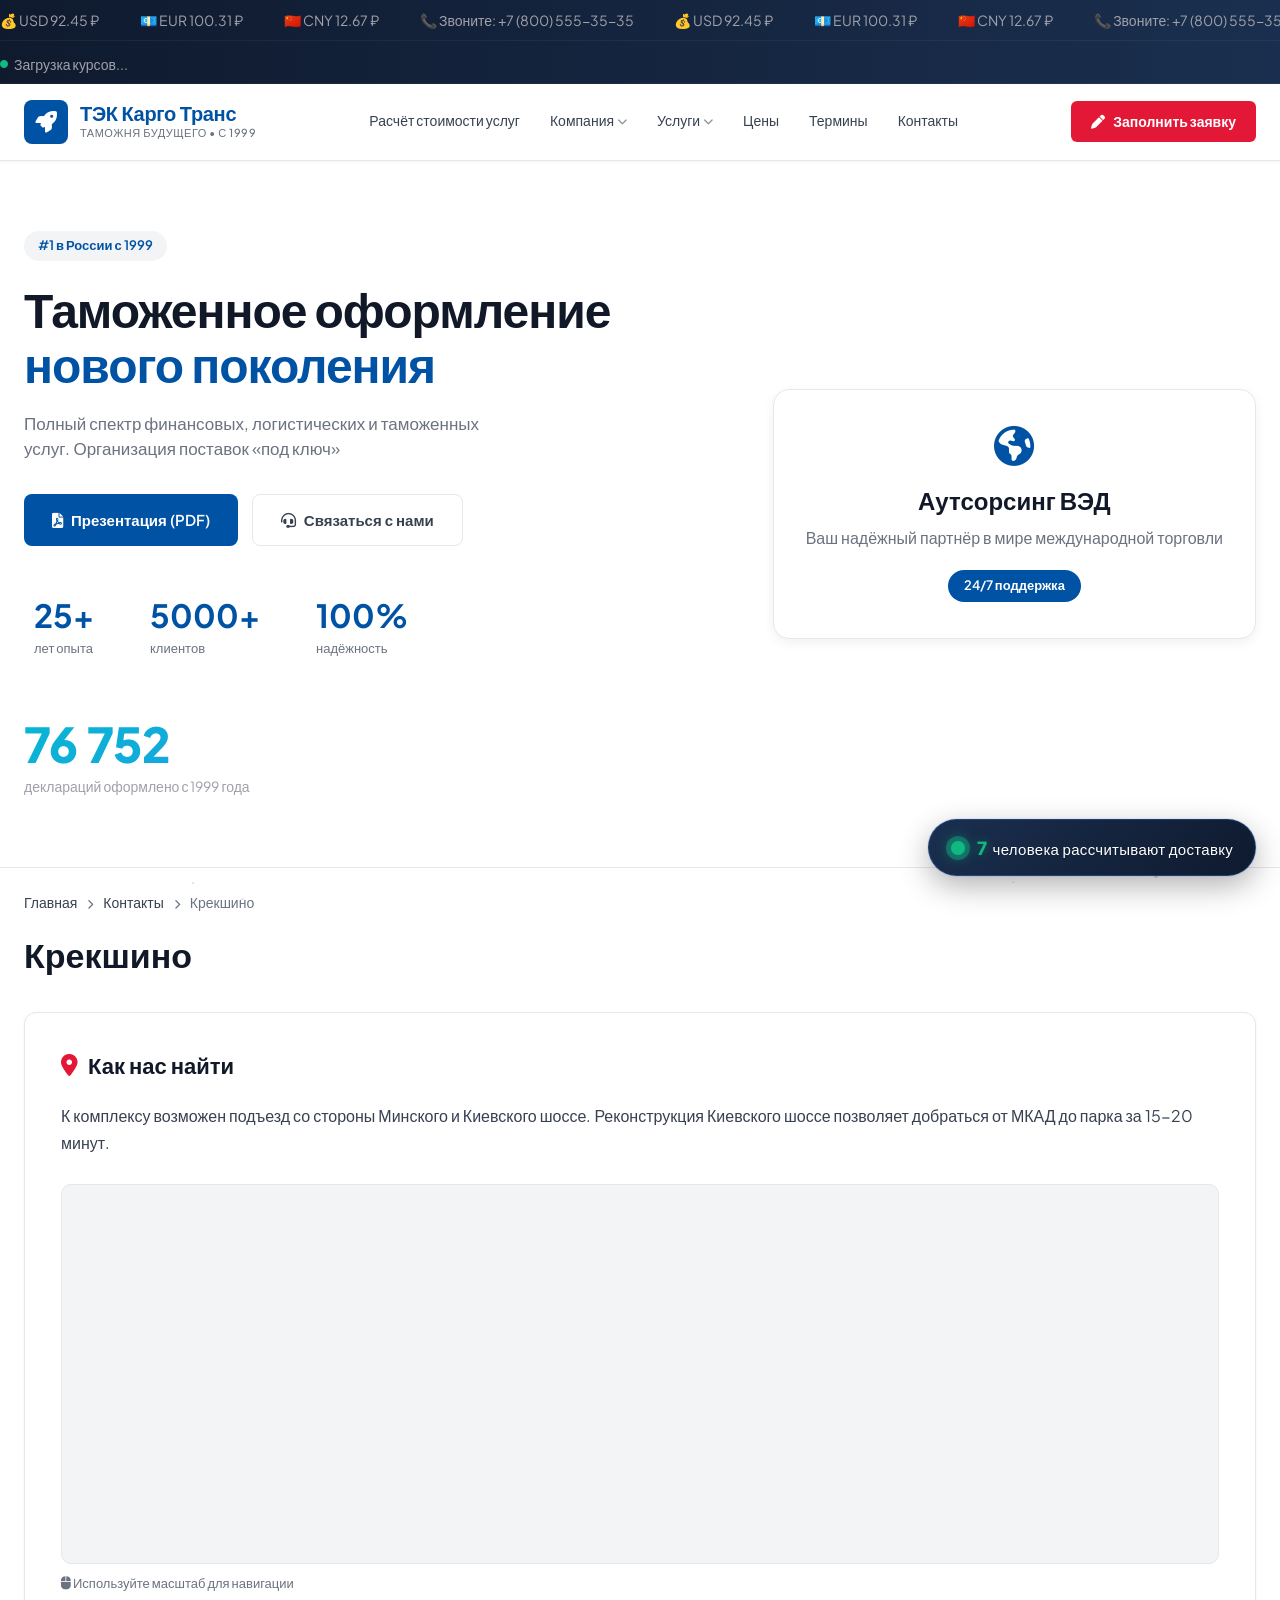
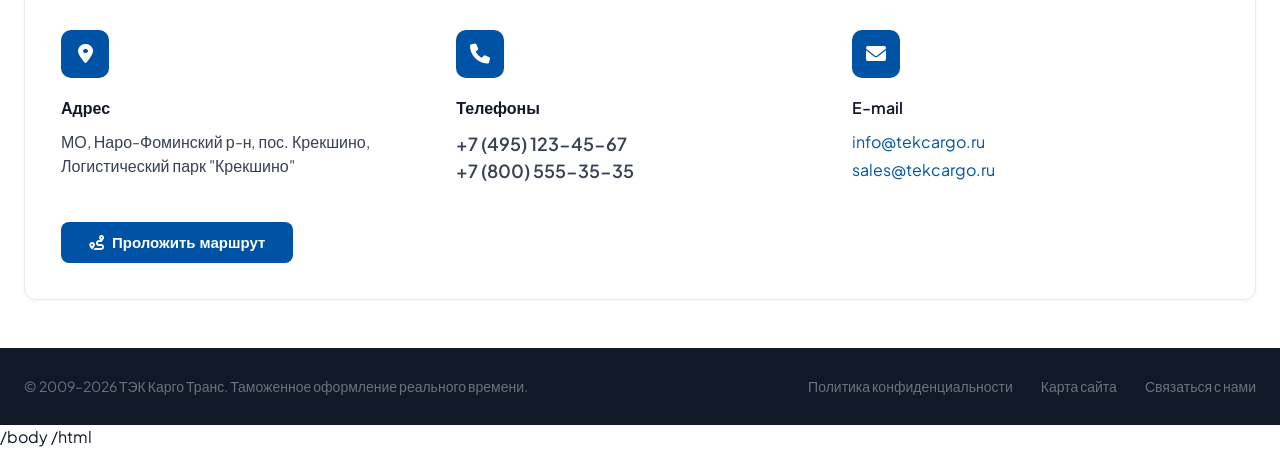
==== commit c10ab310: "Add files via upload" ====
--- a/index.html
+++ b/index.html
@@ -1419,10 +1419,5 @@
     <span class="online-text"><span id="onlineCount">3</span> человека рассчитывают доставку</span>
 </div>
 
-<div class="online-badge" id="onlineBadge">
-    <span class="online-dot"></span>
-    <span class="online-text"><span id="onlineCount">3</span> человека рассчитывают доставку</span>
-</div>
-
 /body
 /html
--- a/style.css
+++ b/style.css
@@ -2374,7 +2374,6 @@
     }
 }
 
-// ===== Стили и цвета шапки Услуги =====
 /* ===== АУТСОРСИНГ ВЭД ===== */
 .outsourcing-header {
     margin-bottom: 40px;
@@ -2591,4 +2590,62 @@
     .advantages-grid {
         grid-template-columns: 1fr;
     }
+}
+
+.term-card {
+    background: var(--white);
+    border-radius: 16px;
+    padding: 28px 24px;
+    border: 1px solid var(--gray-200);
+    transition: all 0.3s ease;
+    cursor: pointer;
+    position: relative;
+    overflow: hidden;
+    display: flex;
+    flex-direction: column;
+}
+
+.term-number {
+    font-size: 48px;
+    font-weight: 800;
+    color: var(--primary-blue);
+    opacity: 0.1;
+    position: absolute;
+    bottom: 10px;
+    right: 20px;
+}
+
+.term-title {
+    font-size: 20px;
+    font-weight: 700;
+    margin-bottom: 12px;
+    color: var(--primary-dark);
+}
+
+.term-short {
+    color: var(--text-muted);
+    font-size: 14px;
+    margin-bottom: 24px;
+    flex: 1;
+}
+
+.btn-read-term {
+    background: transparent;
+    color: var(--primary-blue);
+    border: 1px solid var(--primary-blue);
+    padding: 10px 16px;
+    border-radius: 8px;
+    font-weight: 500;
+    cursor: pointer;
+    display: flex;
+    align-items: center;
+    gap: 8px;
+    transition: all 0.3s ease;
+    margin-top: auto;
+    width: fit-content;
+}
+
+.btn-read-term:hover {
+    background: var(--primary-blue);
+    color: white;
 }
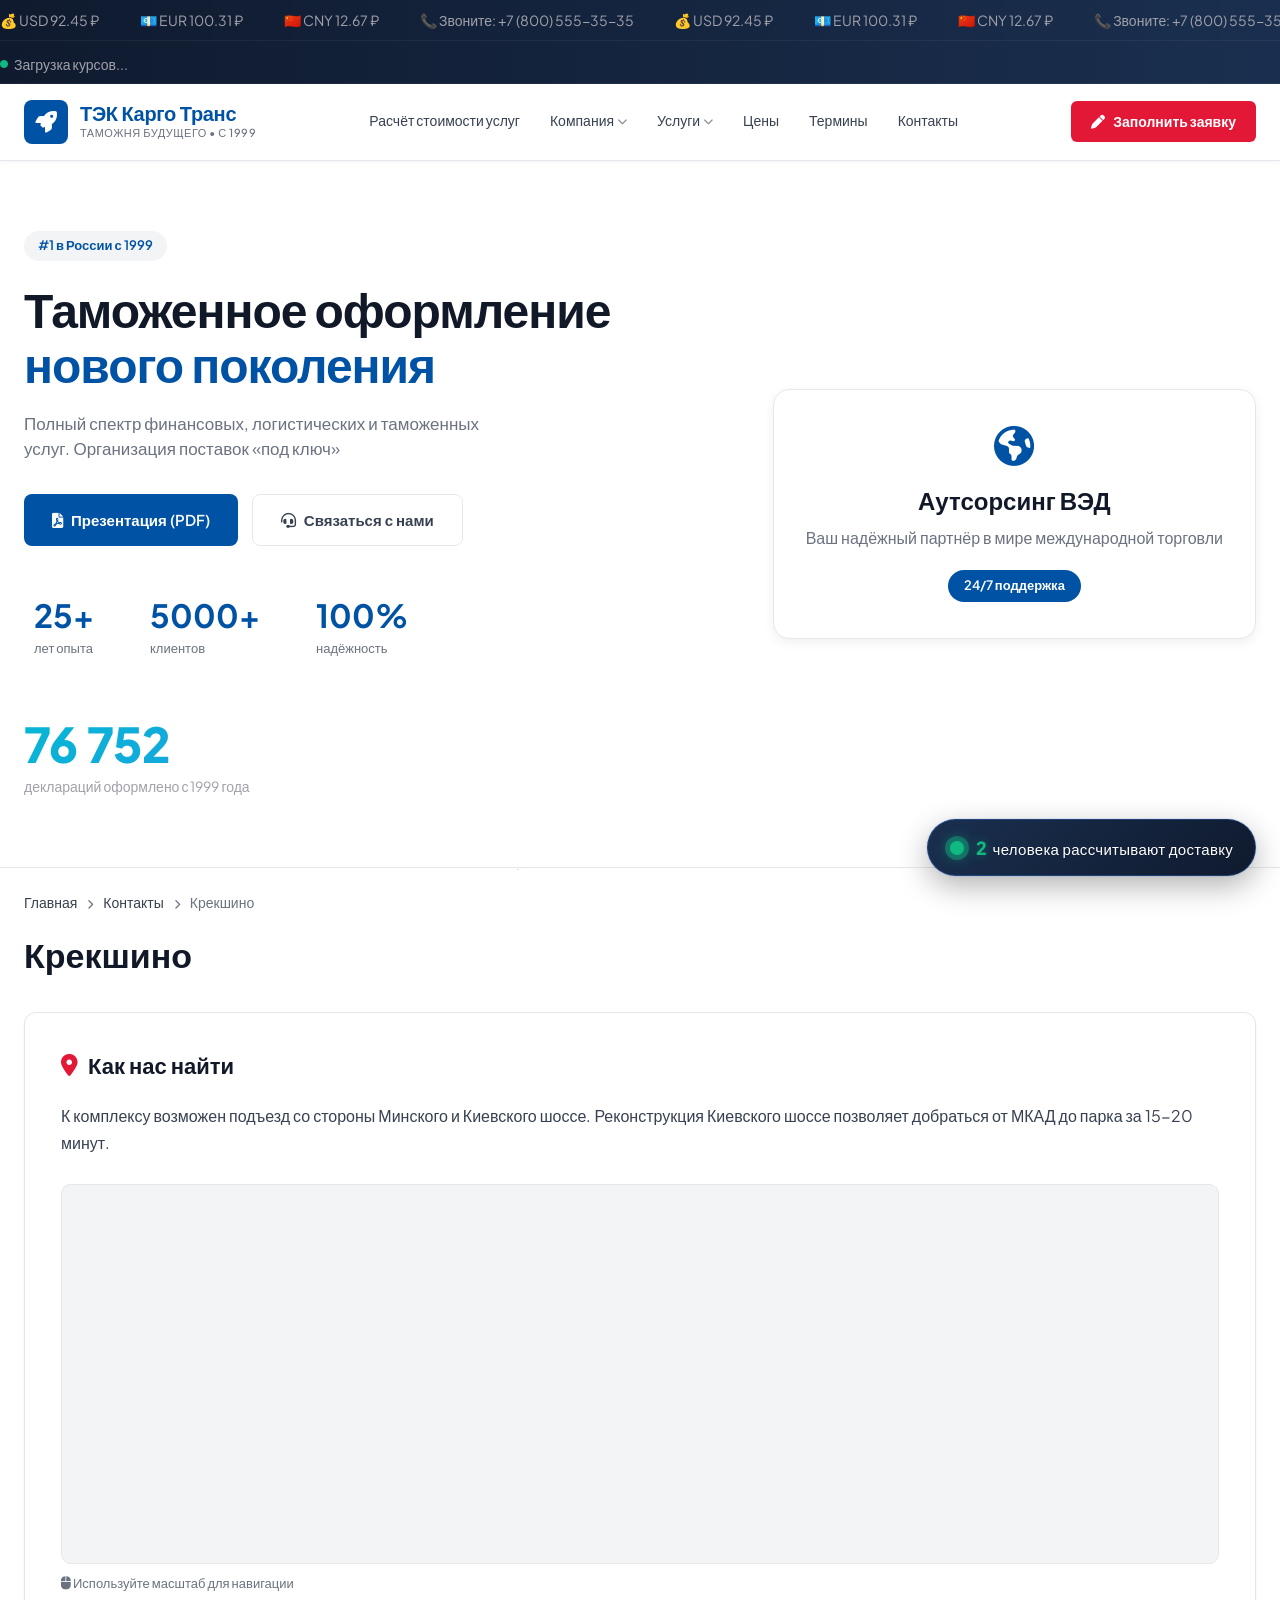
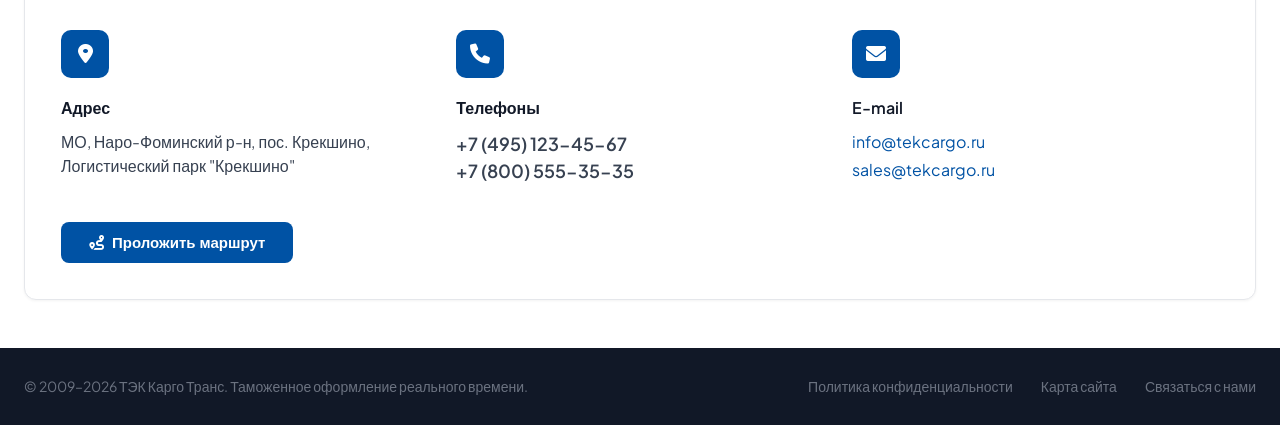
==== commit 22209ad0: "index.html" ====
--- a/index.html
+++ b/index.html
@@ -1418,6 +1418,7 @@
     <span class="online-dot"></span>
     <span class="online-text"><span id="onlineCount">3</span> человека рассчитывают доставку</span>
 </div>
-
-/body
-/html+    
+ </script>
+</body>
+</html>
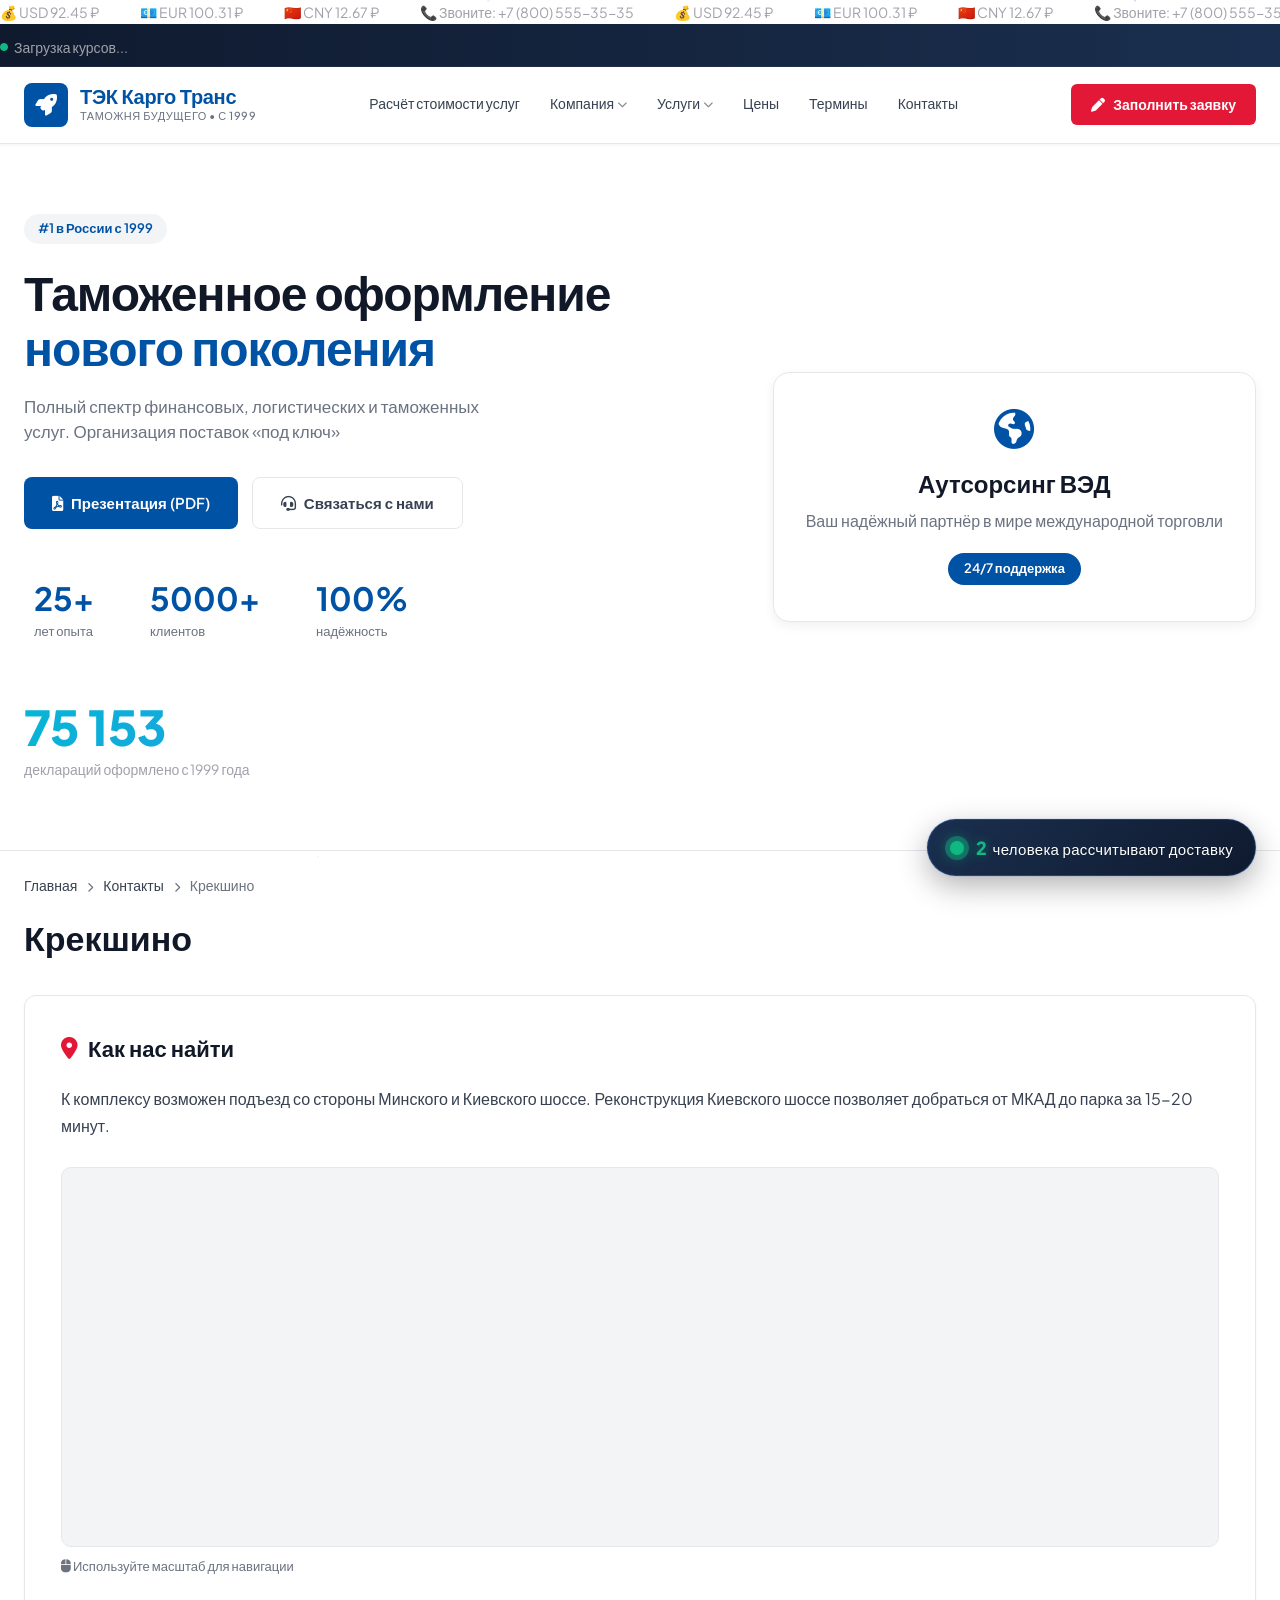
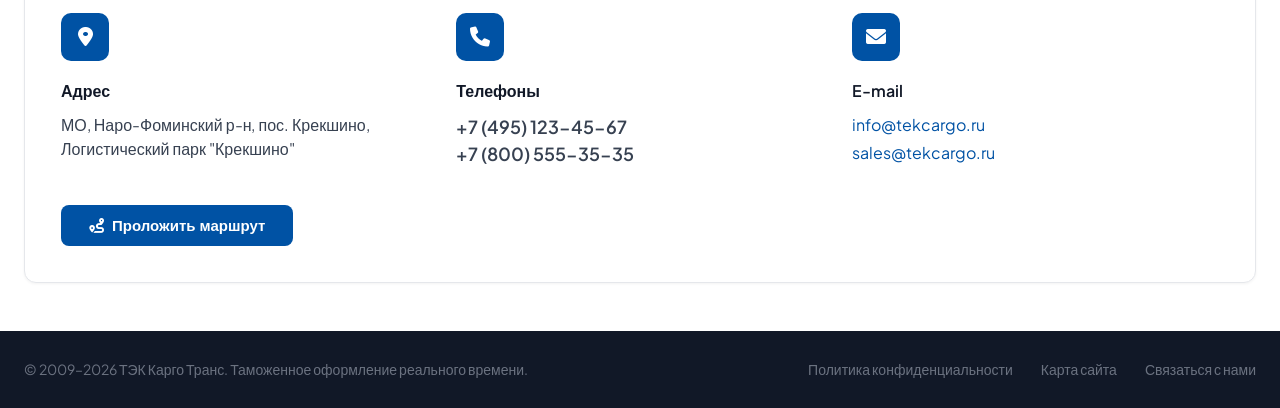
==== commit e5b02a51: "index.html" ====
--- a/index.html
+++ b/index.html
@@ -1,10 +1,12 @@
 <!DOCTYPE html>
 <html lang="ru">
 <head>
-    <div class="ticker-wrapper">
-    <div class="ticker" id="currencyTicker">
-        <span class="ticker-item">💰 Загрузка курсов...</span>
-    </div>
+    
+   <div class="ticker" id="currencyTicker">
+    <span class="ticker-item">💰 USD 92.45 ₽</span>
+    <span class="ticker-item">💶 EUR 100.31 ₽</span>
+    <span class="ticker-item">🇨🇳 CNY 12.67 ₽</span>
+    <span class="ticker-item">📞 +7 (800) 555-35-35</span>
 </div>
 
     <meta charset="UTF-8">
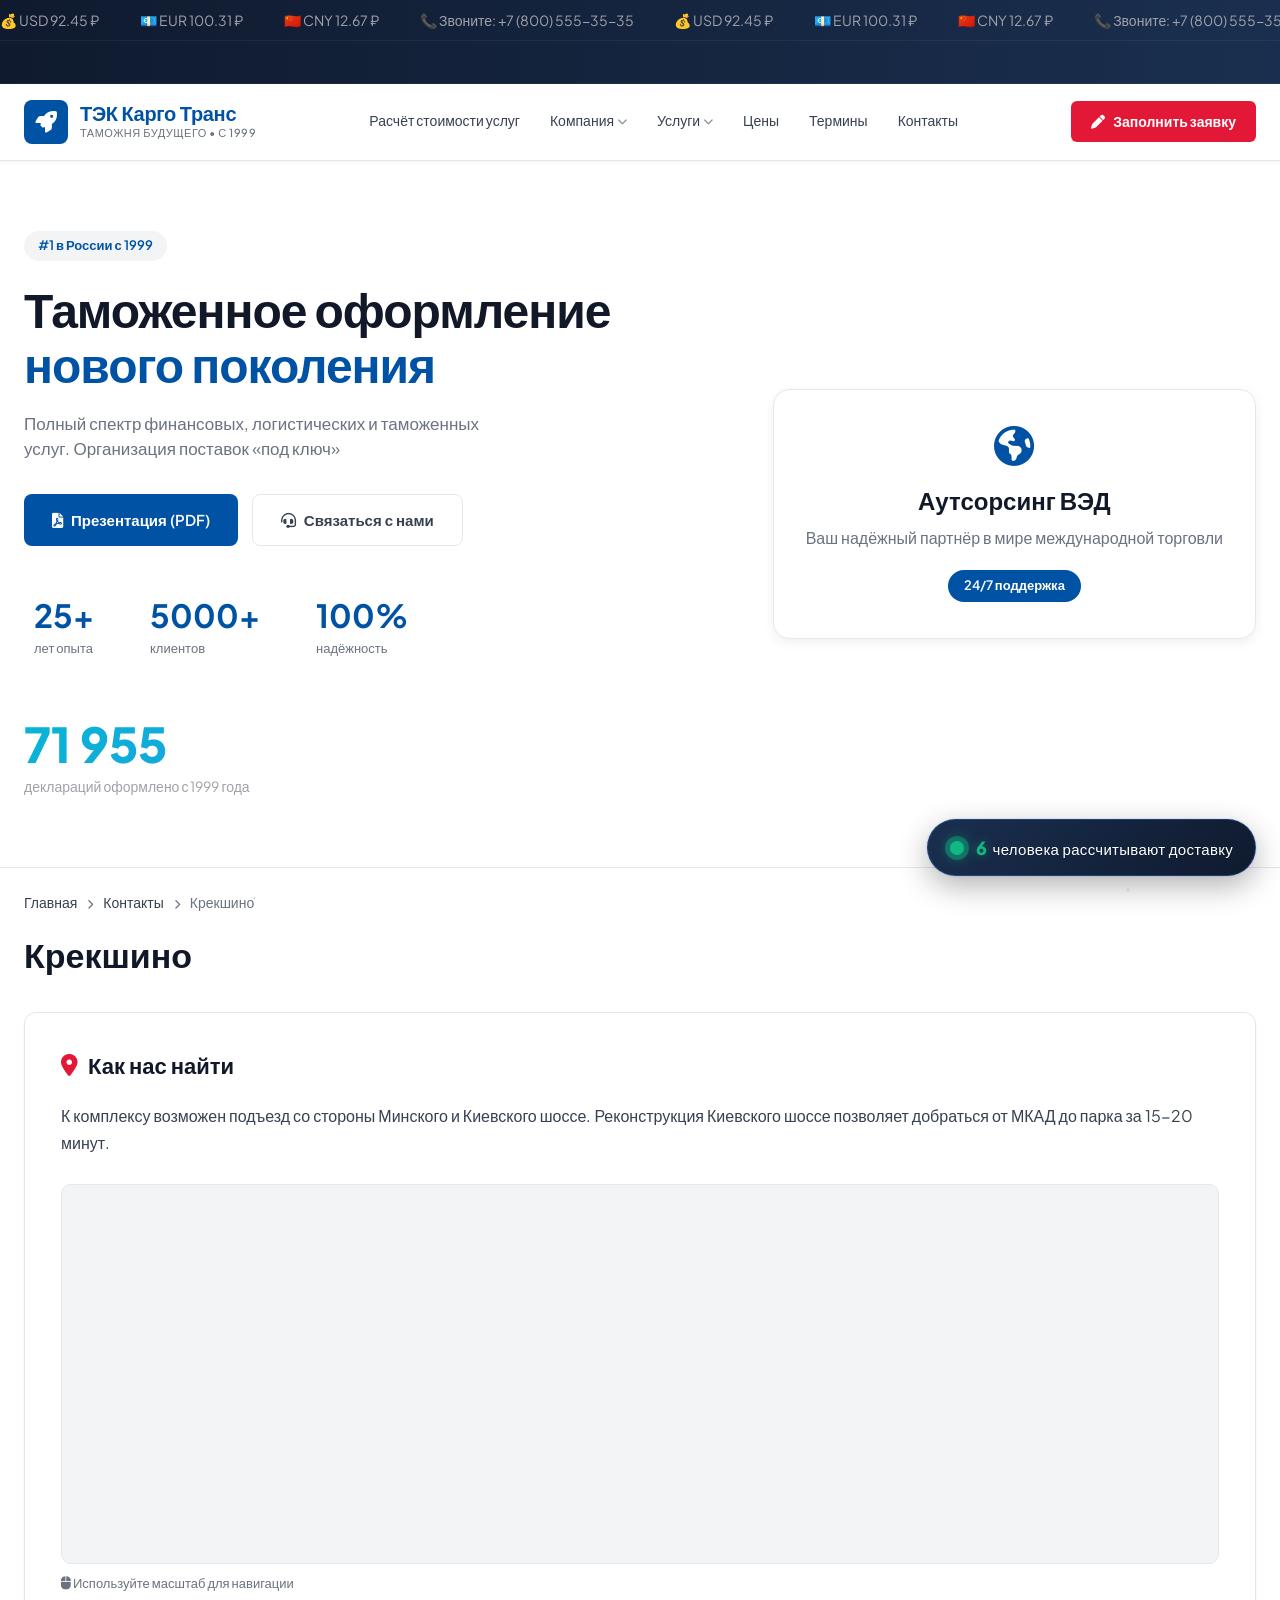
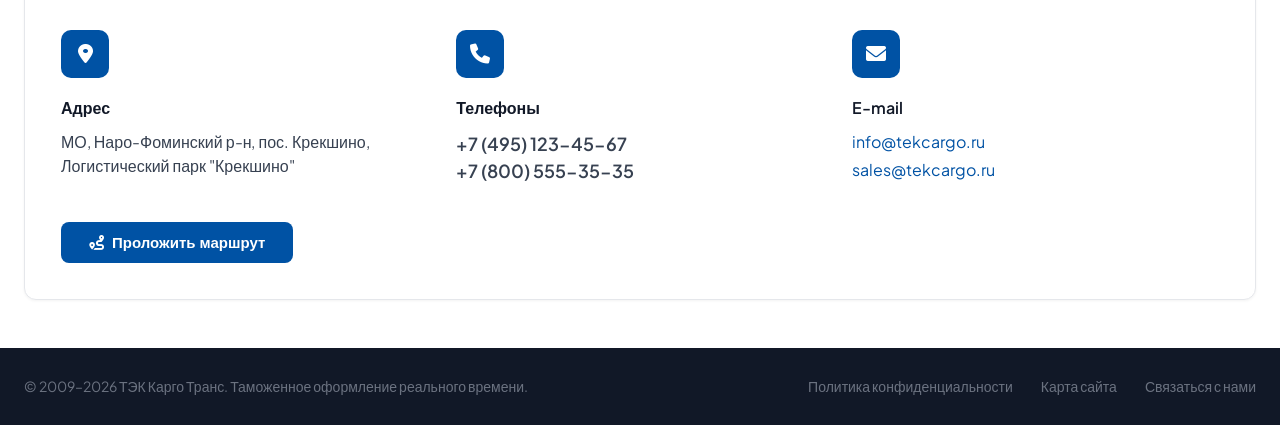
==== commit 819ee647: "Add files via upload" ====
--- a/index.html
+++ b/index.html
@@ -1,12 +1,10 @@
 <!DOCTYPE html>
 <html lang="ru">
 <head>
-    
-   <div class="ticker" id="currencyTicker">
-    <span class="ticker-item">💰 USD 92.45 ₽</span>
-    <span class="ticker-item">💶 EUR 100.31 ₽</span>
-    <span class="ticker-item">🇨🇳 CNY 12.67 ₽</span>
-    <span class="ticker-item">📞 +7 (800) 555-35-35</span>
+    <div class="ticker-wrapper">
+    <div class="ticker" id="currencyTicker">
+        <span class="ticker-item">💰 Загрузка курсов...</span>
+    </div>
 </div>
 
     <meta charset="UTF-8">
@@ -209,9 +207,12 @@
                 <span class="ticker-item"><i class="fas fa-truck"></i> Доставка из Китая</span>
                 <span class="ticker-item"><i class="fas fa-shield-alt"></i> Страхование</span>
             `;
+            ticker.innerHTML = content;
+            ticker.classList.add('loaded'); // ← ВОТ ЗДЕСЬ ДОБАВИЛ
         } catch (error) {
             console.error('Ошибка курсов:', error);
             ticker.innerHTML = '<span class="ticker-item">💰 USD 92.45 ₽</span><span class="ticker-item">💶 EUR 100.31 ₽</span><span class="ticker-item">🇨🇳 CNY 12.67 ₽</span><span class="ticker-item">📞 Звоните: +7 (800) 555-35-35</span>'.repeat(3);
+             ticker.classList.add('loaded');
         }
     }
 
@@ -1420,7 +1421,7 @@
     <span class="online-dot"></span>
     <span class="online-text"><span id="onlineCount">3</span> человека рассчитывают доставку</span>
 </div>
-    
- </script>
+
+    </script>
 </body>
-</html>
+</html>
--- a/style.css
+++ b/style.css
@@ -2648,4 +2648,13 @@
 .btn-read-term:hover {
     background: var(--primary-blue);
     color: white;
+}
+
+.ticker {
+    opacity: 0;
+    transition: opacity 0.3s ease;
+}
+
+.ticker.loaded {
+    opacity: 1;
 }
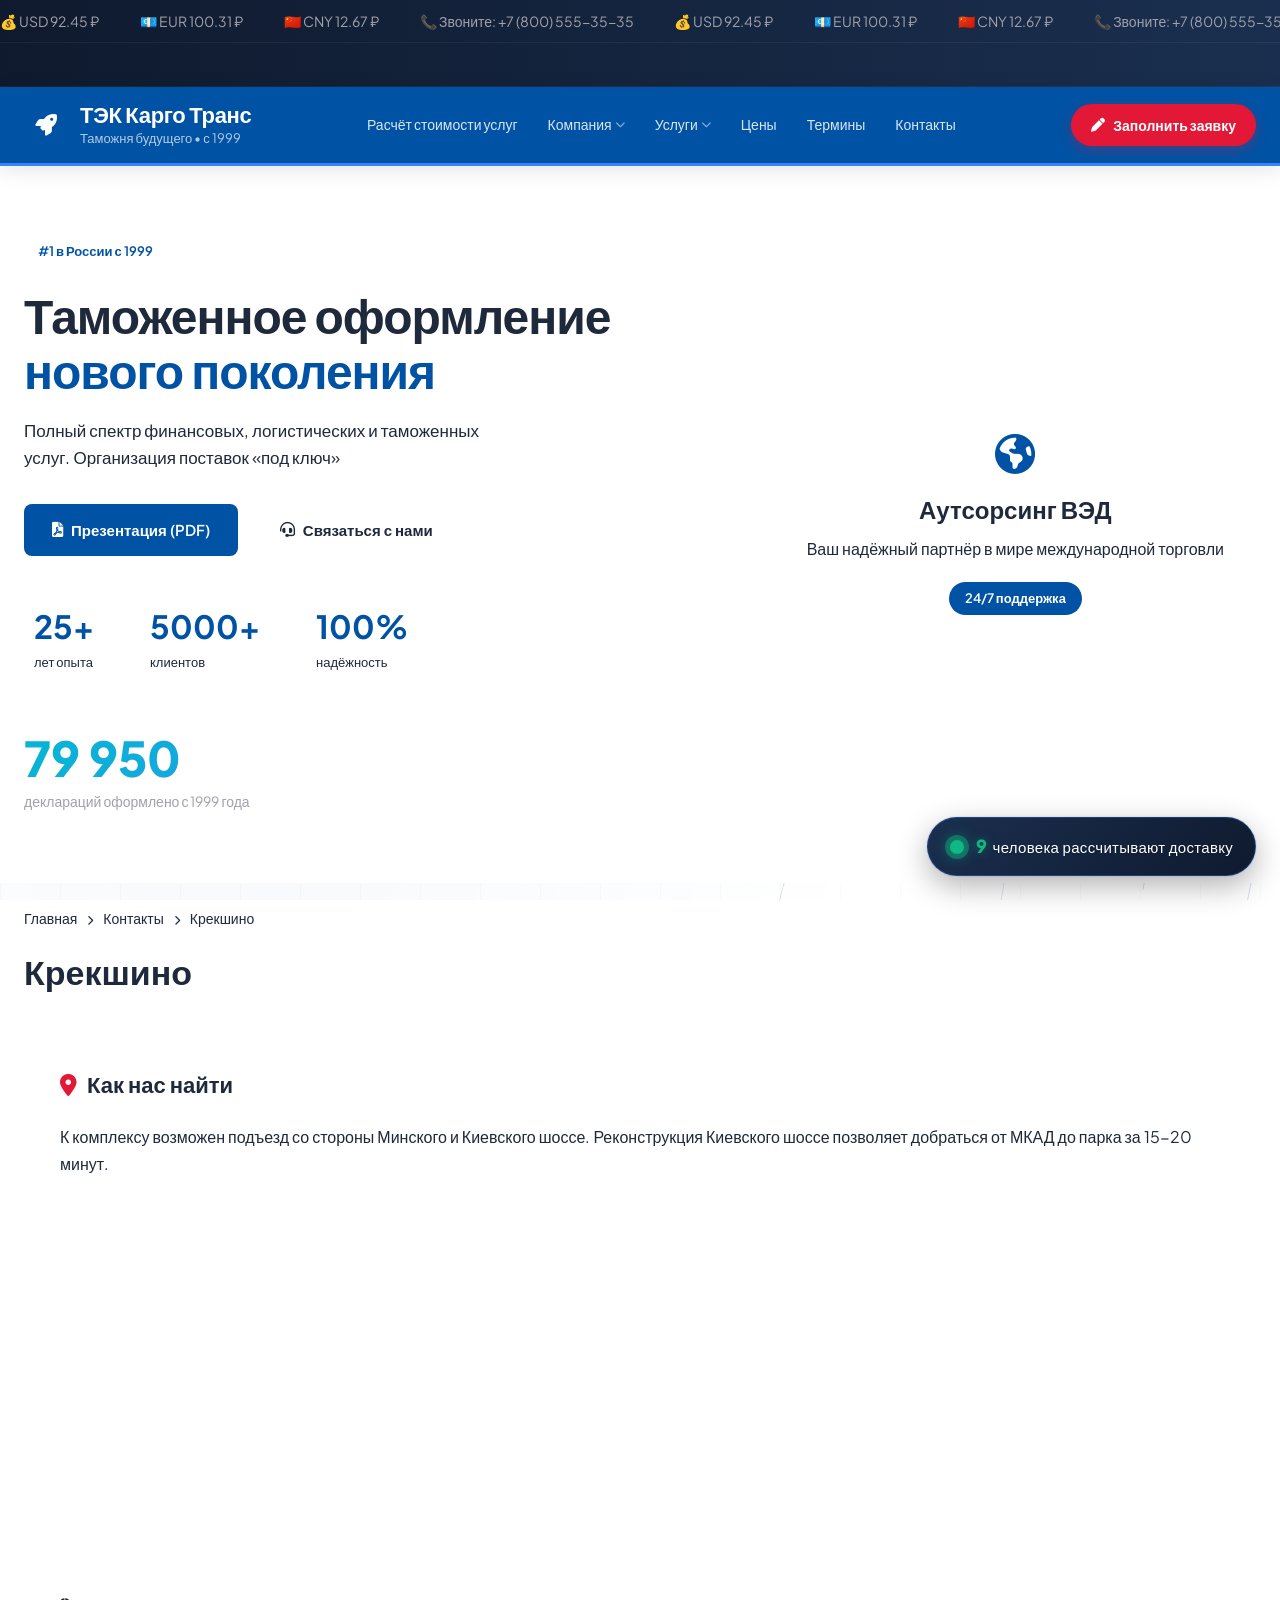
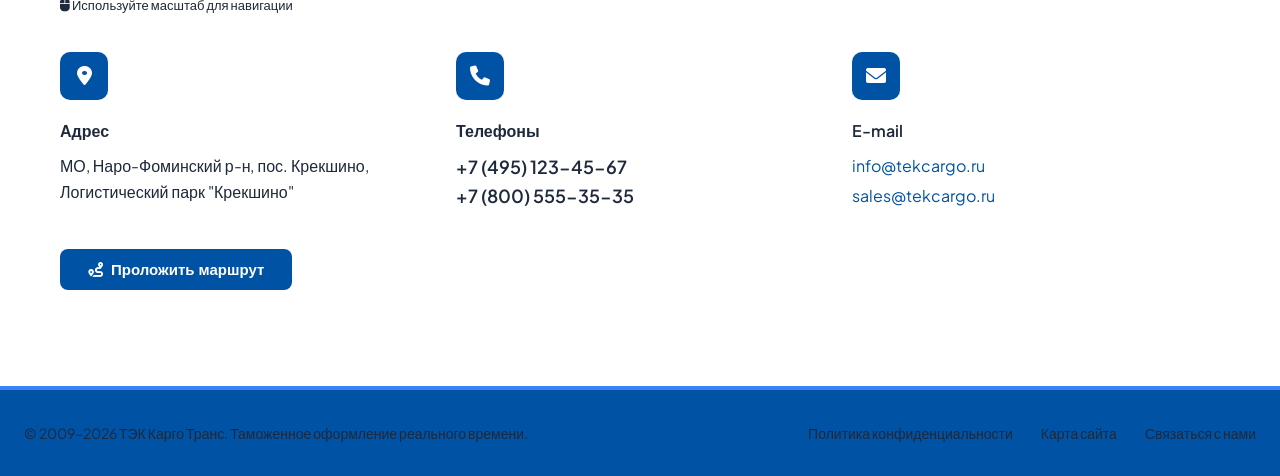
==== commit 5aae6748: "Add files via upload" ====
--- a/index.html
+++ b/index.html
@@ -44,6 +44,7 @@
                     <a href="#" class="nav-link">Компания <i class="fas fa-chevron-down"></i></a>
                     <div class="dropdown-menu">
                         <a href="#" class="dropdown-item" data-page="about">О компании</a>
+                        <a href="#" class="dropdown-item" data-page="certificates">Свидетельства</a>
                         <a href="#" class="dropdown-item" data-page="digest">Дайджест ВЭД</a>
                         <a href="#" class="dropdown-item" data-page="projects">Наши проекты</a>
                     </div>
@@ -169,6 +170,31 @@
 </div>
 
 <script>
+
+function openPDFModal(title, pdfUrl) {
+    const modal = document.getElementById('projectModal');
+    modal.querySelector('.modal-title').textContent = title;
+    modal.querySelector('.modal-body').innerHTML = `
+        <div class="pdf-viewer">
+            <iframe src="${pdfUrl}" width="100%" height="600px" style="border: none; border-radius: 12px;"></iframe>
+            <div class="pdf-controls">
+                <a href="${pdfUrl}" download class="btn-download-pdf">
+                    <i class="fas fa-download"></i> Скачать PDF
+                </a>
+                <a href="${pdfUrl}" target="_blank" class="btn-open-pdf">
+                    <i class="fas fa-external-link-alt"></i> Открыть в новой вкладке
+                </a>
+            </div>
+            <button class="btn-close-modal" onclick="closeModal()">
+                <i class="fas fa-arrow-left"></i> Назад
+            </button>
+        </div>
+    `;
+    modal.classList.add('active');
+    document.body.style.overflow = 'hidden';
+}
+
+
 
     // ===== 1. КУРСЫ ВАЛЮТ (ПРОСТОЙ И РАБОЧИЙ) =====
     async function loadCurrencyRates() {
@@ -1109,6 +1135,127 @@
     `;
 }
 
+function getCertificatesHTML() {
+    return `
+        <h1 class="page-title animate-fadeInUp">Свидетельства и сертификаты</h1>
+        
+        <div class="certificates-container animate-fadeInUp" style="animation-delay: 0.1s;">
+            <!-- Свидетельство СВХ -->
+            <div class="certificate-full-card">
+                <div class="certificate-header">
+                    <h2>Свидетельство СВХ</h2>
+                    <p class="certificate-number">СВИДЕТЕЛЬСТВО № 10009/061210/10011/12</p>
+                    <p class="certificate-subtitle">о включении в реестр владельцев складов временного хранения</p>
+                </div>
+                
+                <div class="certificate-content-wrapper">
+                    <div class="certificate-pdf-viewer">
+                        <iframe src="documents/svid_svkh_11_12.pdf#toolbar=0&navpanes=0&scrollbar=0" 
+                                width="100%" height="100%" 
+                                style="border: none; border-radius: 12px; background: #fff; box-shadow: var(--shadow-md);">
+                        </iframe>
+                    </div>
+                    
+                    <div class="certificate-meta">
+                        <div class="meta-item"><strong>Выдано:</strong> Центральная акцизная таможня</div>
+                        <div class="meta-item"><strong>Владелец:</strong> ООО «ТЭК Карго Транс»</div>
+                        <div class="meta-item"><strong>ИНН:</strong> 5032149588</div>
+                        <div class="meta-item"><strong>Тип склада:</strong> открытый</div>
+                        <div class="meta-item"><strong>Полезный объем:</strong> 2 573,24 куб.м</div>
+                        <div class="meta-item"><strong>Полезная площадь:</strong> 5 499,7 кв.м</div>
+                        <div class="meta-item"><strong>Начальник таможни:</strong> Байков А.А.</div>
+                        <div class="meta-item"><strong>Дата выдачи:</strong> 10 сентября 2025 г.</div>
+                    </div>
+                </div>
+            </div>
+            
+            <!-- Свидетельство Таможенного склада -->
+            <div class="certificate-full-card">
+                <div class="certificate-header">
+                    <h2>Свидетельство Таможенного склада</h2>
+                    <p class="certificate-number">СВИДЕТЕЛЬСТВО № 10132/031/Й</p>
+                    <p class="certificate-subtitle">о включении в реестр владельцев таможенных складов</p>
+                </div>
+                
+                <div class="certificate-content-wrapper">
+                    <div class="certificate-pdf-viewer">
+                        <iframe src="documents/sv_vo_ts_31J.pdf#toolbar=0&navpanes=0&scrollbar=0" 
+                                width="100%" height="100%" 
+                                style="border: none; border-radius: 12px; background: #fff; box-shadow: var(--shadow-md);">
+                        </iframe>
+                    </div>
+                    
+                    <div class="certificate-meta">
+                        <div class="meta-item"><strong>Выдано:</strong> Московская таможня</div>
+                        <div class="meta-item"><strong>Владелец:</strong> ООО «Таможенно-эксплуатационный комплекс Карго Транс»</div>
+                        <div class="meta-item"><strong>ИНН:</strong> 5032149588</div>
+                        <div class="meta-item"><strong>Тип склада:</strong> открытый</div>
+                        <div class="meta-item"><strong>Полезный объем:</strong> 8 161,91 куб.м</div>
+                        <div class="meta-item"><strong>Адрес:</strong> 108810, Москва, поселение Марушкинское, д. Крёкшино, Терминальный пр-д, д. 3, стр. 4</div>
+                        <div class="meta-item"><strong>И.о. начальника таможни:</strong> В.А. Зябко</div>
+                        <div class="meta-item"><strong>Дата выдачи:</strong> 29 июля 2025 г.</div>
+                    </div>
+                </div>
+            </div>
+        </div>
+        
+        <div class="certificates-footer animate-fadeInUp" style="animation-delay: 0.2s;">
+            <h3><i class="fas fa-question-circle"></i> Ответим на все ваши вопросы</h3>
+            <div class="certificates-buttons">
+                <a href="#" class="btn-simple" data-page="calculator">
+                    <i class="fas fa-file-alt"></i> Простая форма
+                </a>
+                <a href="#" class="btn-extended" data-page="calculator">
+                    <i class="fas fa-file-signature"></i> Расширенная форма
+                </a>
+            </div>
+        </div>
+    `;
+}
+
+// Данные сертификатов для модального окна
+const certificatesData = [
+    {
+        title: 'Свидетельство СМА',
+        image: 'https://placehold.co/800x1100/0052a4/white?text=Свидетельство+СМА',
+        description: 'Свидетельство о включении в Реестр таможенных представителей. Выдано Федеральной таможенной службой Российской Федерации.'
+    },
+    {
+        title: 'Свидетельство СГМ',
+        image: 'https://placehold.co/800x1100/003366/white?text=Свидетельство+СГМ',
+        description: 'Свидетельство о включении в Реестр владельцев складов временного хранения. Подтверждает право осуществлять деятельность в качестве владельца СВХ.'
+    },
+    {
+        title: 'Сертификат ISO 9001',
+        image: 'https://placehold.co/800x1100/3b82f6/white?text=Сертификат+ISO+9001',
+        description: 'Сертификат соответствия системы менеджмента качества требованиям международного стандарта ISO 9001:2015.'
+    },
+    {
+        title: 'Лицензия ФСБ',
+        image: 'https://placehold.co/800x1100/06b6d4/white?text=Лицензия+ФСБ',
+        description: 'Лицензия на осуществление деятельности с использованием сведений, составляющих государственную тайну.'
+    }
+];
+
+function openCertificateModal(index) {
+    const cert = certificatesData[index];
+    if (!cert) return;
+    
+    const modal = document.getElementById('projectModal');
+    modal.querySelector('.modal-title').textContent = cert.title;
+    modal.querySelector('.modal-body').innerHTML = `
+        <div style="text-align: center;">
+            <img src="${cert.image}" alt="${cert.title}" style="max-width: 100%; max-height: 70vh; border-radius: 12px; box-shadow: var(--shadow-lg);">
+            <p style="margin-top: 20px; color: var(--text-secondary);">${cert.description}</p>
+            <button class="btn-close-modal" onclick="closeModal()" style="margin-top: 20px;">
+                <i class="fas fa-arrow-left"></i> Назад
+            </button>
+        </div>
+    `;
+    modal.classList.add('active');
+    document.body.style.overflow = 'hidden';
+}
+
     function getContactsHTML() {
         return `
             <h1 class="page-title animate-fadeInUp">Крекшино</h1>
@@ -1216,6 +1363,14 @@
         document.body.style.overflow = '';
         
         switch(page) {
+
+            case 'certificates':
+    mainContent.innerHTML = getCertificatesHTML();
+    if (heroSection) heroSection.style.display = 'none';
+    if (breadcrumbsContainer) breadcrumbsContainer.style.display = 'block';
+    breadParent.textContent = 'Компания';
+    breadCurrent.textContent = 'Свидетельства';
+    break;
 
 case 'outsourcing':
     mainContent.innerHTML = getOutsourcingHTML();
@@ -1414,6 +1569,75 @@
         
         window.closeModal = closeModal;
     });
+    // ===== ПАДАЮЩИЕ ЧАСТИЦЫ (ДОЖДЬ) =====
+function initRainParticles() {
+    const canvas = document.createElement('canvas');
+    canvas.id = 'particlesCanvas';
+    document.body.appendChild(canvas);
+    
+    const ctx = canvas.getContext('2d');
+    let width, height;
+    let particles = [];
+    
+    function resize() {
+        width = window.innerWidth;
+        height = window.innerHeight;
+        canvas.width = width;
+        canvas.height = height;
+    }
+    
+    function createParticles() {
+        const count = 40;
+        particles = [];
+        for (let i = 0; i < count; i++) {
+            particles.push({
+                x: Math.random() * width,
+                y: Math.random() * height,
+                len: Math.random() * 40 + 20,
+                speed: Math.random() * 3 + 2,
+                opacity: Math.random() * 0.15 + 0.05
+            });
+        }
+    }
+    
+    function draw() {
+        ctx.clearRect(0, 0, width, height);
+        ctx.strokeStyle = `rgba(0, 82, 164, 0.15)`;
+        ctx.lineWidth = 1;
+        
+        particles.forEach(p => {
+            ctx.beginPath();
+            ctx.moveTo(p.x, p.y);
+            ctx.lineTo(p.x - 10, p.y + p.len);
+            ctx.strokeStyle = `rgba(0, 82, 164, ${p.opacity})`;
+            ctx.stroke();
+            
+            p.y += p.speed;
+            
+            if (p.y > height) {
+                p.y = -p.len;
+                p.x = Math.random() * width;
+            }
+        });
+        
+        requestAnimationFrame(draw);
+    }
+    
+    resize();
+    createParticles();
+    draw();
+    
+    window.addEventListener('resize', () => {
+        resize();
+        createParticles();
+    });
+}
+
+// Вызови в DOMContentLoaded
+document.addEventListener('DOMContentLoaded', () => {
+    initRainParticles();
+    // ... остальные вызовы ...
+});
 </script>
 
 <!-- ПЛАШКА СЕЙЧАС ОНЛАЙН -->
--- a/style.css
+++ b/style.css
@@ -6,30 +6,72 @@
 }
 
 :root {
-    --primary-blue: #0052a4;
-    --primary-dark: #003366;
+    --bg-dark: #ffffff;                /* было #0a0a0f → белый */
+    --bg-secondary: #f8fafc;           /* было #12121a → светло-серый */
+    --bg-card: rgba(255, 255, 255, 0.9); /* было rgba(20,20,30,0.8) → белый полупрозрачный */
+    --primary-blue: #0052a4;           /* тёмно-синий (лого) */
+    --primary-cyan: #06b6d4;           /* бирюзовый */
+    --primary-purple: #3b82f6;         /* голубой вместо фиолетового */
+    --primary-pink: #ec4899;
     --accent-red: #e31837;
-    --accent-light: #f5f7fa;
+    --accent-orange: #f97316;
+    --accent-green: #10b981;
+    --text-primary: #1e293b;           /* тёмно-серый вместо белого */
+    --text-secondary: #475569;         /* серый */
+    --text-muted: #64748b;             /* светло-серый */
+    --border-light: rgba(0, 0, 0, 0.06); /* тёмная рамка */
+    --border-medium: rgba(0, 0, 0, 0.1);
+    --glass-bg: rgba(255, 255, 255, 0.9);
+    --glass-border: rgba(0, 0, 0, 0.08);
+    --glow-blue: 0 0 20px rgba(0, 82, 164, 0.15);
+    --glow-purple: 0 0 20px rgba(59, 130, 246, 0.15);
+    --glow-cyan: 0 0 20px rgba(6, 182, 212, 0.15);
+    --glow-red: 0 0 20px rgba(227, 24, 55, 0.15);
+    --transition: all 0.3s cubic-bezier(0.4, 0, 0.2, 1);
+
+        --primary-light: #3b82f6;
     --white: #ffffff;
-    --gray-50: #f9fafb;
-    --gray-100: #f3f4f6;
-    --gray-200: #e5e7eb;
-    --gray-500: #6b7280;
-    --gray-700: #374151;
-    --gray-900: #111827;
-    --shadow-sm: 0 1px 3px rgba(0,0,0,0.05);
-    --shadow-md: 0 4px 12px rgba(0,0,0,0.06);
-    --shadow-lg: 0 10px 25px rgba(0,0,0,0.08);
-    --transition: all 0.2s ease;
 }
 
 body {
     font-family: 'Plus Jakarta Sans', 'Inter', -apple-system, BlinkMacSystemFont, sans-serif;
     background: var(--white);
-    color: var(--gray-900);
-    line-height: 1.5;
-}
-
+    color: var(--text-primary);
+    line-height: 1.6;
+    min-height: 100vh;
+    position: relative;
+    overflow-x: hidden;
+}
+
+body::before {
+    content: '';
+    position: fixed;
+    top: 0;
+    left: 0;
+    width: 100%;
+    height: 100%;
+    background: 
+        radial-gradient(circle at 20% 80%, rgba(0, 82, 164, 0.04) 0%, transparent 50%),
+        radial-gradient(circle at 80% 20%, rgba(59, 130, 246, 0.04) 0%, transparent 50%),
+        radial-gradient(circle at 50% 50%, rgba(6, 182, 212, 0.02) 0%, transparent 60%);
+    pointer-events: none;
+    z-index: -2;
+}
+
+body::after {
+    content: '';
+    position: fixed;
+    top: 0;
+    left: 0;
+    width: 100%;
+    height: 100%;
+    background-image: 
+        linear-gradient(rgba(0, 0, 0, 0.02) 1px, transparent 1px),
+        linear-gradient(90deg, rgba(0, 0, 0, 0.02) 1px, transparent 1px);
+    background-size: 60px 60px;
+    pointer-events: none;
+    z-index: -1;
+}
 .container {
     max-width: 1280px;
     margin: 0 auto;
@@ -62,13 +104,15 @@
 
 /* ===== ШАПКА (минимализм) ===== */
 .header {
-    background: var(--white);
+    background: var(--primary-blue);
+    backdrop-filter: none;
+    -webkit-backdrop-filter: none;
     padding: 0;
     position: sticky;
     top: 0;
     z-index: 1000;
-    box-shadow: var(--shadow-sm);
-    border-bottom: 1px solid var(--gray-200);
+    box-shadow: 0 4px 20px rgba(0, 0, 0, 0.1);
+    border-bottom: 3px solid var(--primary-light);
 }
 
 .header-inner {
@@ -103,19 +147,16 @@
 }
 
 .logo-main {
-    color: var(--primary-blue);
-    font-size: 20px;
+    color: var(--white);
+    font-size: 22px;
     font-weight: 700;
     letter-spacing: -0.3px;
     line-height: 1.2;
 }
-
 .logo-sub {
-    color: var(--gray-500);
-    font-size: 11px;
-    font-weight: 500;
-    text-transform: uppercase;
-    letter-spacing: 0.5px;
+    color: rgba(255, 255, 255, 0.7);
+    font-size: 13px;
+    font-weight: 400;
 }
 
 /* Навигация */
@@ -130,7 +171,7 @@
 }
 
 .nav-link {
-    color: var(--gray-700);
+    color: rgba(255, 255, 255, 0.85);
     text-decoration: none;
     padding: 26px 14px;
     display: flex;
@@ -143,8 +184,9 @@
 }
 
 .nav-link:hover {
-    color: var(--primary-blue);
-    border-bottom-color: var(--primary-blue);
+    color: var(--white) !important;
+    background: rgba(255, 255, 255, 0.15);
+    border-bottom-color: var(--white);
 }
 
 .nav-link i {
@@ -191,8 +233,8 @@
 }
 
 .dropdown-menu a:hover {
-    background: var(--gray-50);
-    color: var(--primary-blue);
+    background: var(--primary-blue);
+    color: var(--white) !important;
 }
 
 .dropdown-menu-wide {
@@ -216,8 +258,10 @@
 }
 
 .btn-request:hover {
-    background: #c41230;
-    transform: translateY(-1px);
+    background: var(--white);
+    color: var(--primary-blue) !important;
+    transform: translateY(-2px);
+    box-shadow: 0 5px 15px rgba(255, 255, 255, 0.2);
 }
 
 .mobile-toggle {
@@ -752,9 +796,24 @@
 
 /* ===== ПОДВАЛ ===== */
 .footer {
-    background: var(--gray-900);
-    padding: 28px 0;
-    margin-top: 40px;
+    background: var(--primary-blue);
+    backdrop-filter: none;
+    -webkit-backdrop-filter: none;
+    padding: 32px 0;
+    margin-top: 60px;
+    border-top: 4px solid var(--primary-light);
+}
+
+.footer-copyright {
+    color: rgba(255, 255, 255, 0.7);
+}
+
+.footer-links a {
+    color: rgba(255, 255, 255, 0.7);
+}
+
+.footer-links a:hover {
+    color: var(--white);
 }
 
 .footer-inner {
@@ -1553,13 +1612,27 @@
 
 /* Кнопка заявки в шапке */
 .btn-request {
-    transition: all 0.3s cubic-bezier(0.4, 0, 0.2, 1);
+    background: var(--accent-red);
+    color: var(--white) !important;
+    padding: 10px 20px;
+    border-radius: 40px;
+    text-decoration: none;
+    font-weight: 600;
+    font-size: 14px;
+    display: flex;
+    align-items: center;
+    gap: 8px;
+    transition: var(--transition);
+    white-space: nowrap;
+    box-shadow: 0 4px 12px rgba(227, 24, 55, 0.3);
+    border: none;
 }
 
 .btn-request:hover {
-    transform: scale(1.08) translateY(-2px);
-    background: var(--primary-dark);
-    box-shadow: 0 10px 20px rgba(0, 82, 164, 0.2);
+    background: #c41230;
+    color: var(--white) !important;
+    transform: translateY(-2px);
+    box-shadow: 0 6px 16px rgba(227, 24, 55, 0.4);
 }
 
 /* Плавающая карточка в герое */
@@ -2657,4 +2730,310 @@
 
 .ticker.loaded {
     opacity: 1;
+}
+
+/* ===== СТРАНИЦА СВИДЕТЕЛЬСТВ ===== */
+.certificates-grid {
+    display: grid;
+    grid-template-columns: repeat(4, 1fr);
+    gap: 30px;
+    margin-bottom: 60px;
+}
+
+.certificate-card {
+    background: var(--white);
+    border-radius: 16px;
+    overflow: hidden;
+    border: 1px solid var(--gray-200);
+    transition: var(--transition);
+    box-shadow: var(--shadow-sm);
+}
+
+.certificate-card:hover {
+    transform: translateY(-8px);
+    box-shadow: var(--shadow-lg);
+    border-color: var(--primary-blue);
+}
+
+.certificate-image {
+    width: 100%;
+    aspect-ratio: 4 / 5.6;
+    overflow: hidden;
+    background: var(--gray-100);
+}
+
+.certificate-image img {
+    width: 100%;
+    height: 100%;
+    object-fit: cover;
+    transition: transform 0.4s ease;
+}
+
+.certificate-card:hover .certificate-image img {
+    transform: scale(1.05);
+}
+
+.certificate-content {
+    padding: 20px;
+}
+
+.certificate-content h3 {
+    font-size: 18px;
+    font-weight: 700;
+    color: var(--gray-900);
+    margin-bottom: 8px;
+}
+
+.certificate-content p {
+    font-size: 14px;
+    color: var(--text-muted);
+    margin-bottom: 16px;
+    line-height: 1.5;
+}
+
+.btn-view-cert {
+    display: inline-flex;
+    align-items: center;
+    gap: 8px;
+    color: var(--primary-blue);
+    font-weight: 500;
+    font-size: 14px;
+    text-decoration: none;
+    transition: var(--transition);
+}
+
+.btn-view-cert:hover {
+    color: var(--primary-dark);
+    gap: 12px;
+}
+
+/* Адаптив */
+@media (max-width: 1024px) {
+    .certificates-grid {
+        grid-template-columns: repeat(2, 1fr);
+    }
+}
+
+@media (max-width: 640px) {
+    .certificates-grid {
+        grid-template-columns: 1fr;
+    }
+}
+
+/* ===== СТРАНИЦА СВИДЕТЕЛЬСТВ (PDF ВО ВСЮ ШИРИНУ) ===== */
+.certificates-container {
+    display: flex;
+    flex-direction: column;
+    gap: 50px;
+    margin-bottom: 50px;
+}
+
+.certificate-full-card {
+    background: var(--white);
+    border-radius: 20px;
+    padding: 24px;
+    border: 1px solid var(--gray-200);
+    box-shadow: var(--shadow-md);
+    transition: var(--transition);
+}
+
+.certificate-header {
+    margin-bottom: 20px;
+    text-align: left;
+    border-bottom: 2px solid var(--primary-blue);
+    padding-bottom: 16px;
+}
+
+.certificate-header h2 {
+    font-size: 24px;
+    font-weight: 700;
+    color: var(--gray-900);
+    margin-bottom: 6px;
+}
+
+.certificate-number {
+    font-size: 16px;
+    color: var(--primary-blue);
+    font-weight: 600;
+    letter-spacing: 0.3px;
+    margin-bottom: 4px;
+}
+
+.certificate-subtitle {
+    font-size: 14px;
+    color: var(--text-muted);
+    font-style: italic;
+}
+
+/* Обёртка для PDF + мета-информация */
+.certificate-content-wrapper {
+    display: grid;
+    grid-template-columns: 1fr 280px;
+    gap: 24px;
+    align-items: start;
+}
+
+/* PDF Viewer */
+.certificate-pdf-viewer {
+    background: var(--gray-100);
+    border-radius: 12px;
+    overflow: hidden;
+    border: 1px solid var(--gray-200);
+    min-height: 600px;
+    height: 70vh;
+    max-height: 800px;
+}
+
+.certificate-pdf-viewer iframe {
+    display: block;
+    width: 100%;
+    height: 100%;
+    min-height: 600px;
+}
+
+/* Мета-информация справа */
+.certificate-meta {
+    background: var(--gray-50);
+    padding: 20px;
+    border-radius: 12px;
+    border: 1px solid var(--gray-200);
+    display: flex;
+    flex-direction: column;
+    gap: 12px;
+}
+
+.meta-item {
+    font-size: 14px;
+    color: var(--text-secondary);
+    line-height: 1.5;
+    padding-bottom: 10px;
+    border-bottom: 1px solid var(--gray-200);
+}
+
+.meta-item:last-child {
+    border-bottom: none;
+    padding-bottom: 0;
+}
+
+.meta-item strong {
+    display: block;
+    color: var(--gray-900);
+    font-weight: 600;
+    margin-bottom: 4px;
+    font-size: 13px;
+    text-transform: uppercase;
+    letter-spacing: 0.3px;
+}
+
+/* Подвал */
+.certificates-footer {
+    text-align: center;
+    padding: 36px;
+    background: linear-gradient(135deg, var(--gray-50), var(--white));
+    border-radius: 20px;
+    border: 1px solid var(--gray-200);
+}
+
+.certificates-footer h3 {
+    font-size: 22px;
+    font-weight: 600;
+    color: var(--gray-900);
+    margin-bottom: 24px;
+}
+
+.certificates-footer h3 i {
+    color: var(--primary-blue);
+    margin-right: 10px;
+}
+
+.certificates-buttons {
+    display: flex;
+    justify-content: center;
+    gap: 16px;
+}
+
+.btn-simple,
+.btn-extended {
+    padding: 12px 28px;
+    border-radius: 8px;
+    font-weight: 600;
+    font-size: 15px;
+    text-decoration: none;
+    display: inline-flex;
+    align-items: center;
+    gap: 8px;
+    transition: var(--transition);
+}
+
+.btn-simple {
+    background: var(--white);
+    color: var(--primary-blue);
+    border: 1px solid var(--gray-300);
+}
+
+.btn-simple:hover {
+    background: var(--gray-50);
+    border-color: var(--primary-blue);
+}
+
+.btn-extended {
+    background: var(--primary-blue);
+    color: var(--white);
+}
+
+.btn-extended:hover {
+    background: var(--primary-dark);
+    transform: translateY(-2px);
+    box-shadow: var(--shadow-md);
+}
+
+/* Адаптив */
+@media (max-width: 900px) {
+    .certificate-content-wrapper {
+        grid-template-columns: 1fr;
+    }
+    
+    .certificate-pdf-viewer {
+        height: 500px;
+        min-height: 400px;
+    }
+    
+    .certificate-meta {
+        display: grid;
+        grid-template-columns: repeat(2, 1fr);
+        gap: 12px;
+    }
+    
+    .meta-item {
+        padding-bottom: 0;
+        border-bottom: none;
+    }
+}
+
+@media (max-width: 600px) {
+    .certificate-full-card {
+        padding: 16px;
+    }
+    
+    .certificate-header h2 {
+        font-size: 20px;
+    }
+    
+    .certificate-meta {
+        grid-template-columns: 1fr;
+    }
+    
+    .certificate-pdf-viewer {
+        height: 400px;
+        min-height: 350px;
+    }
+    
+    .certificates-buttons {
+        flex-direction: column;
+    }
+    
+    .btn-simple,
+    .btn-extended {
+        justify-content: center;
+    }
 }
